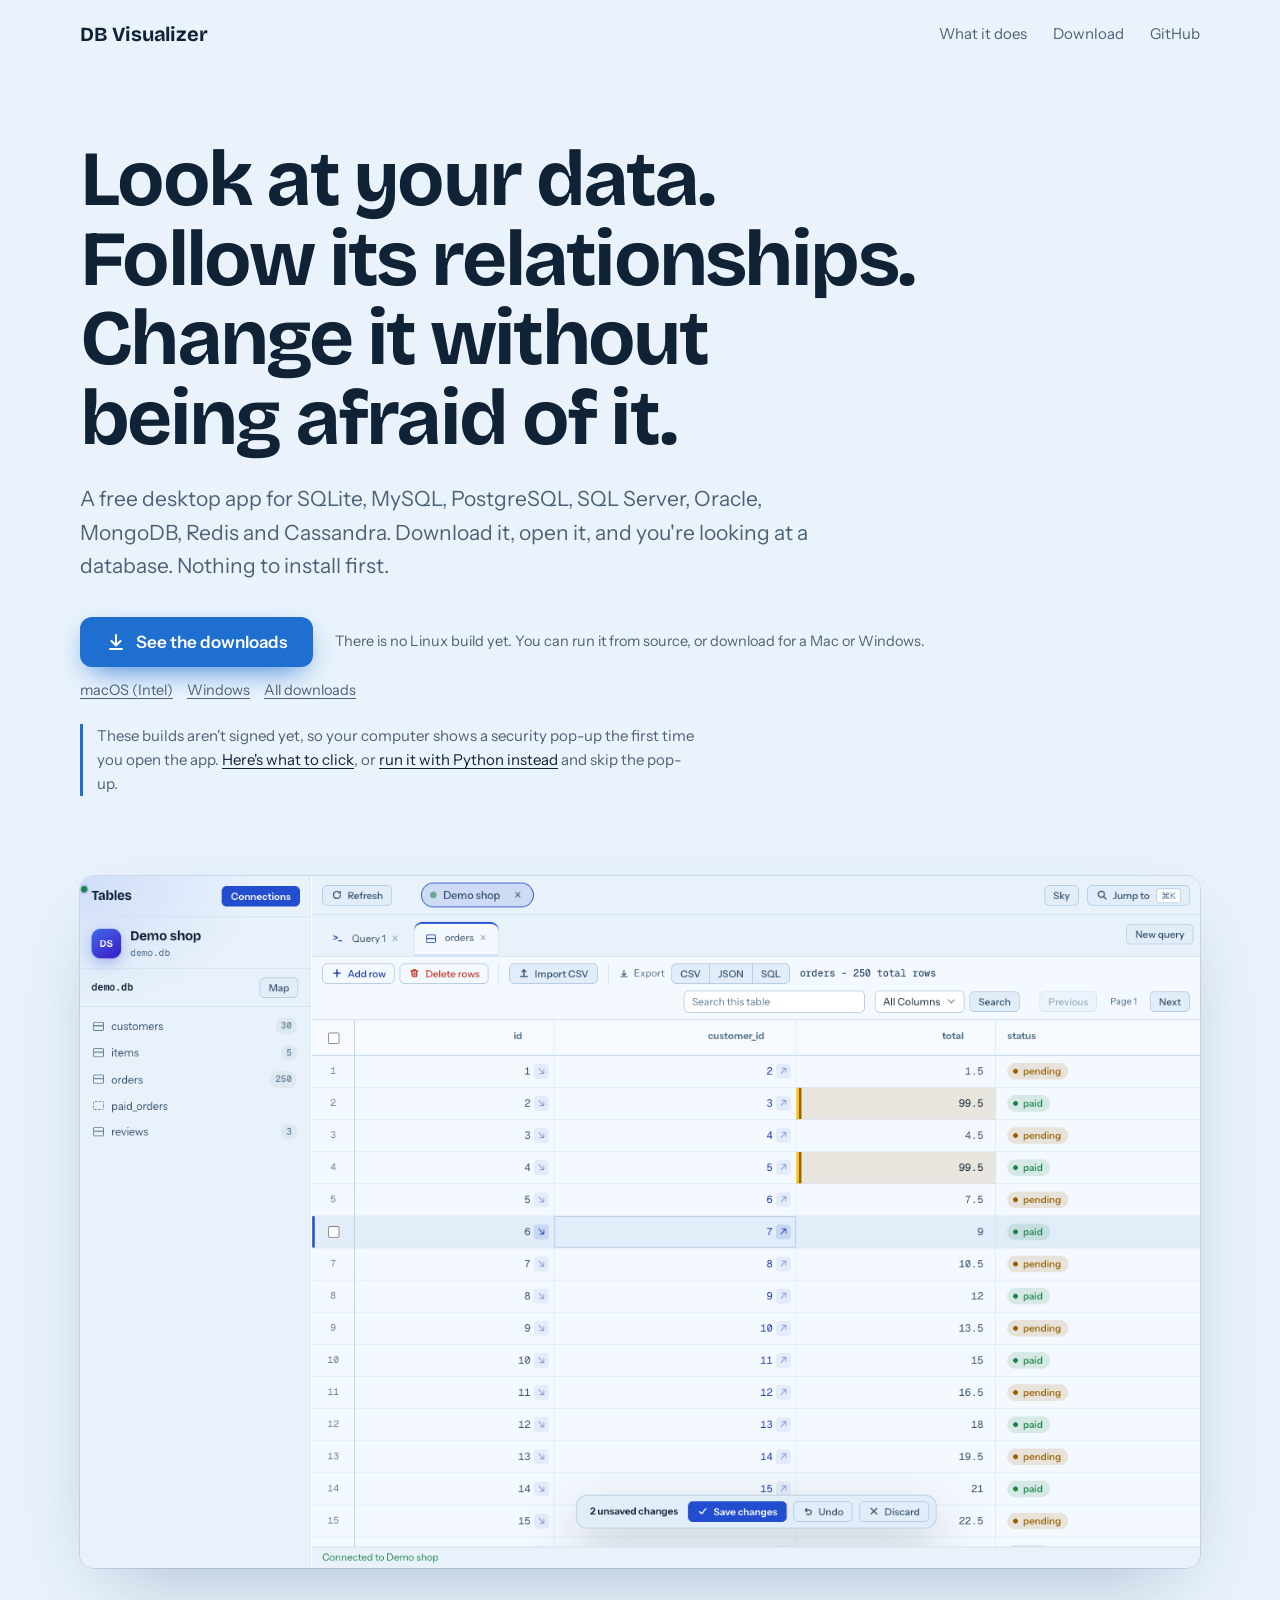
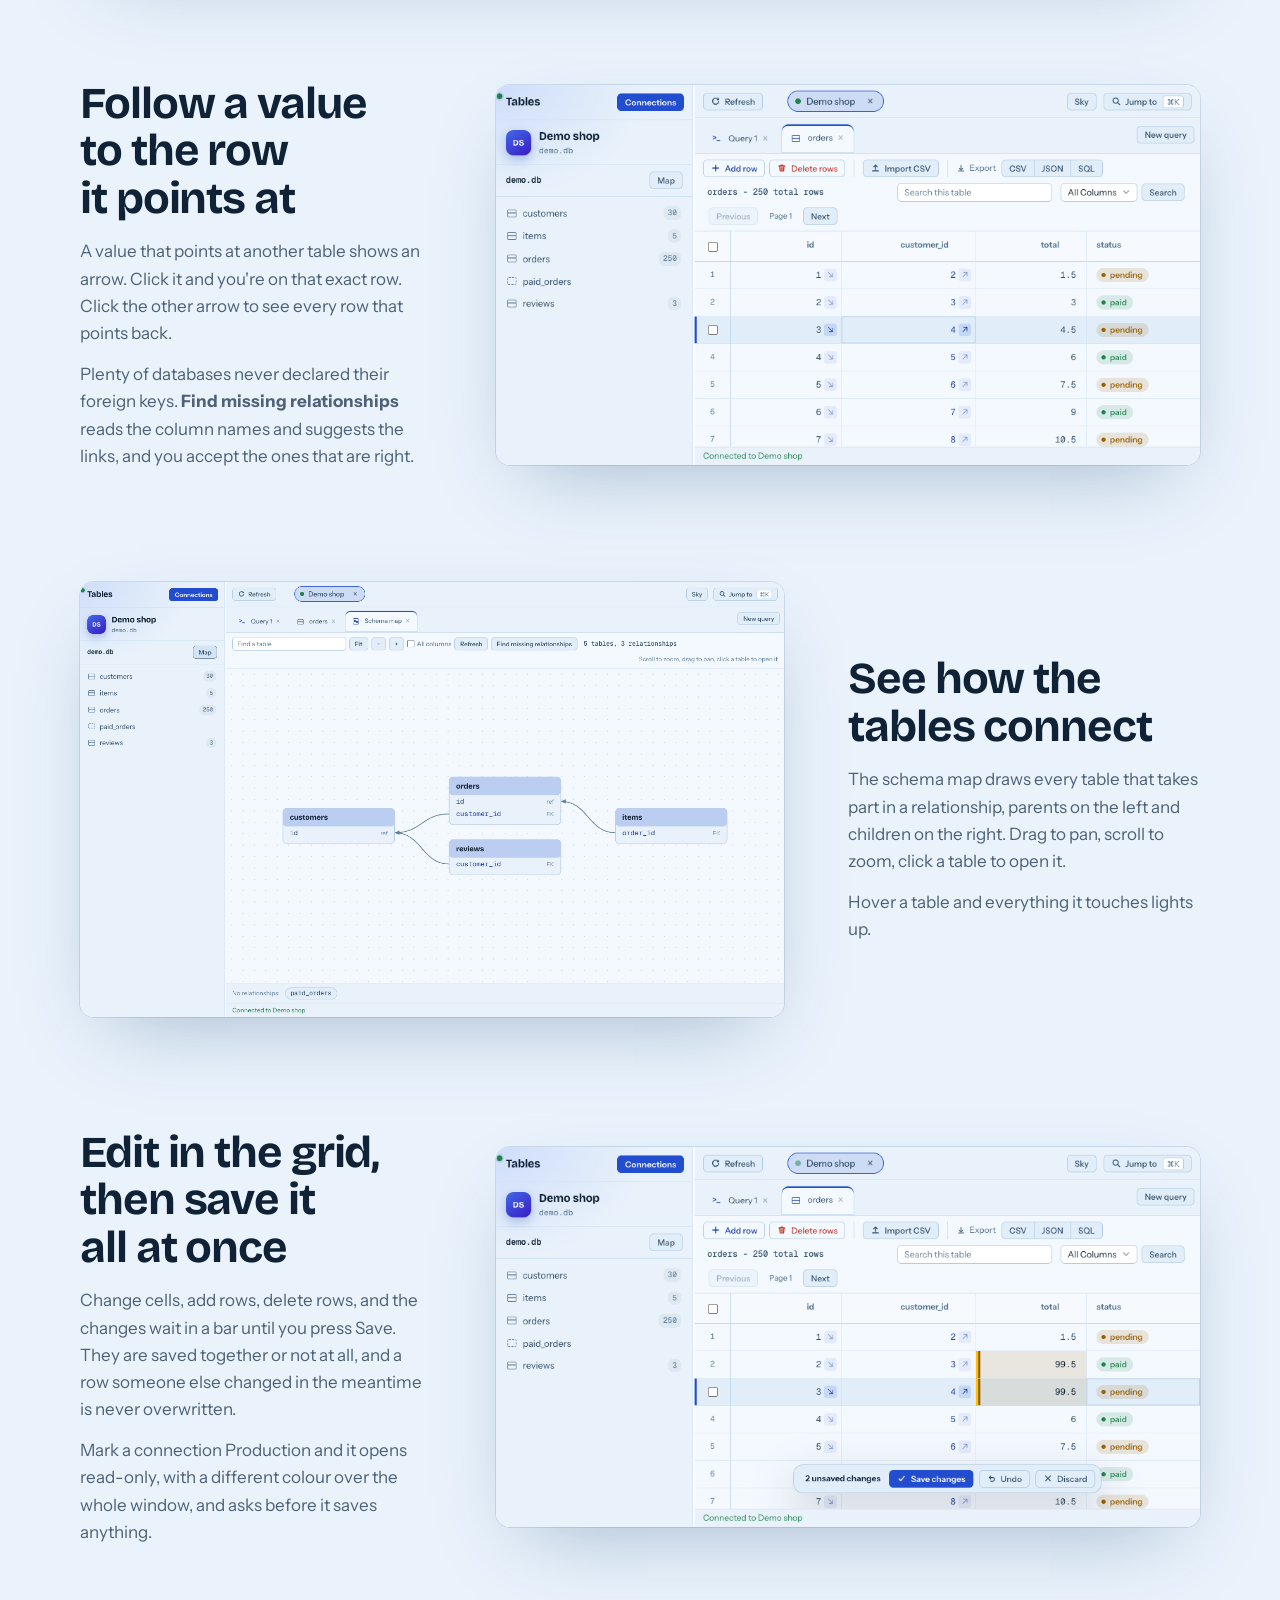
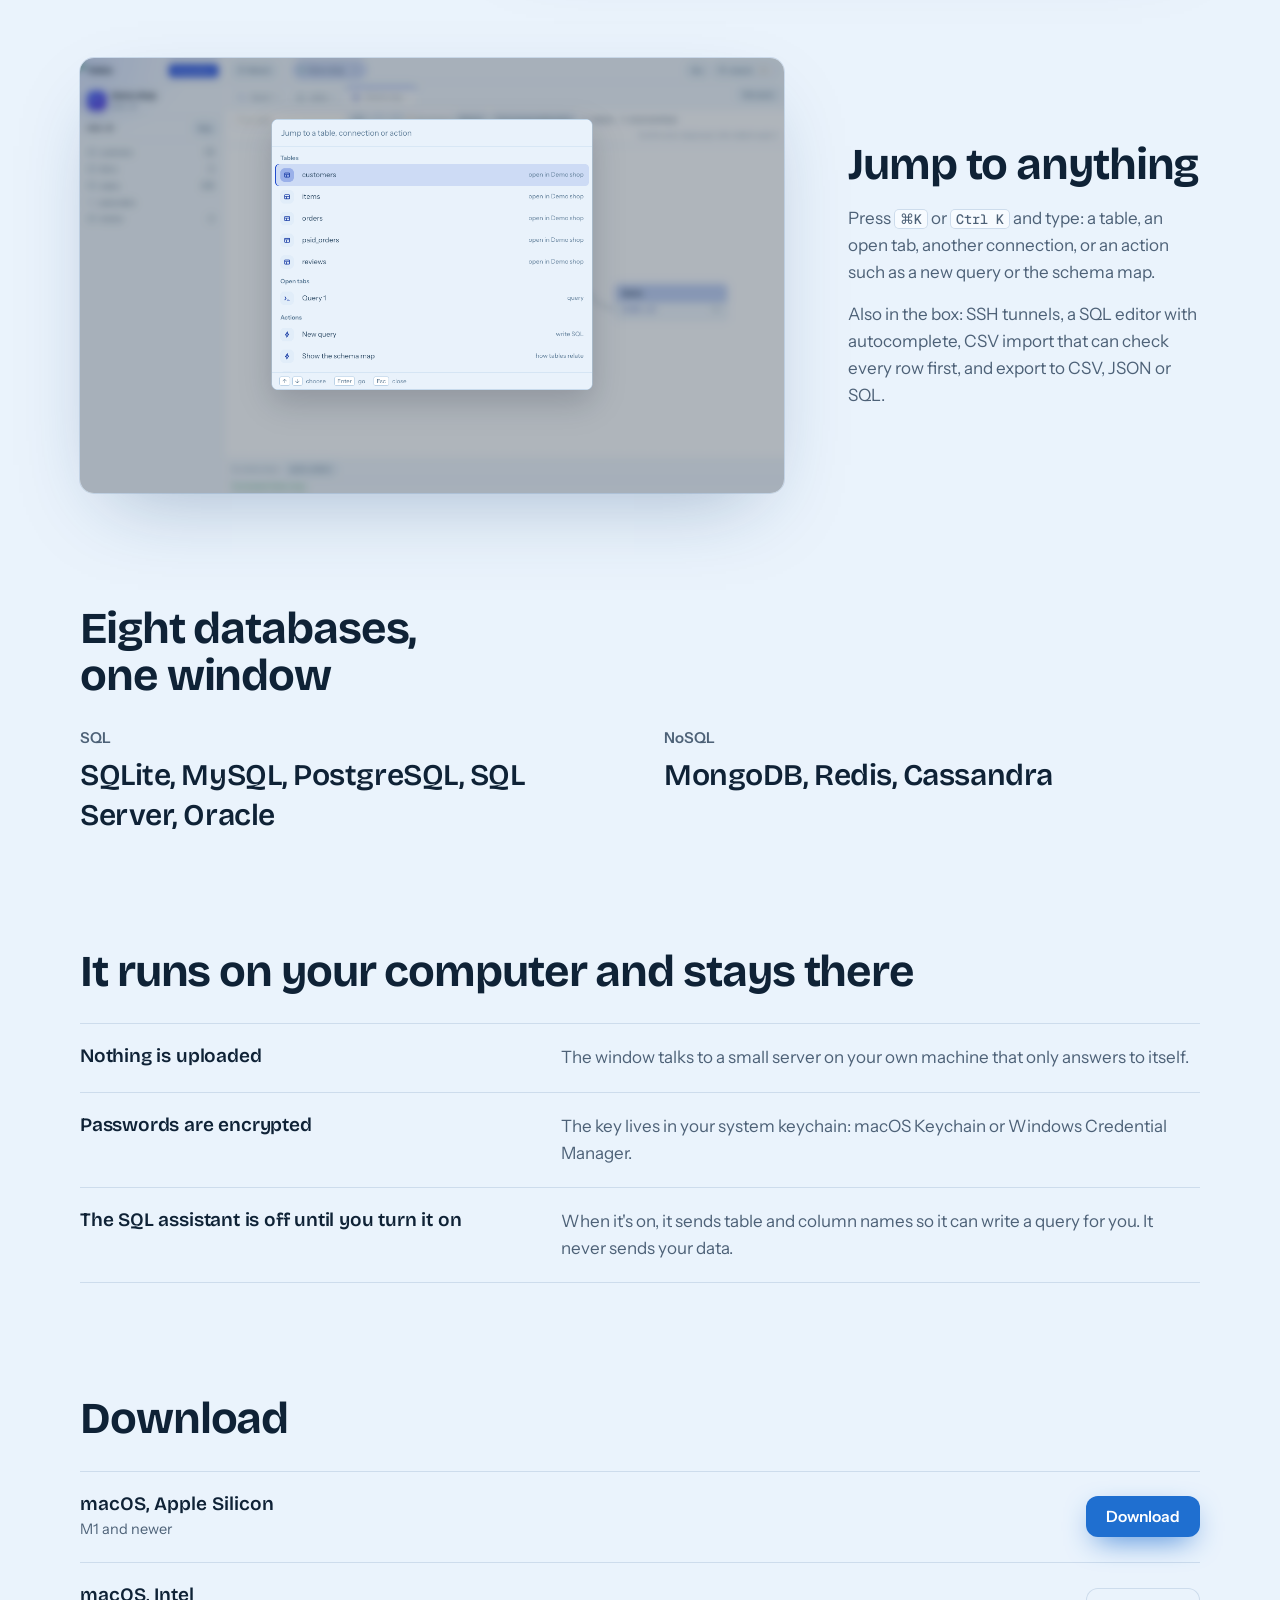
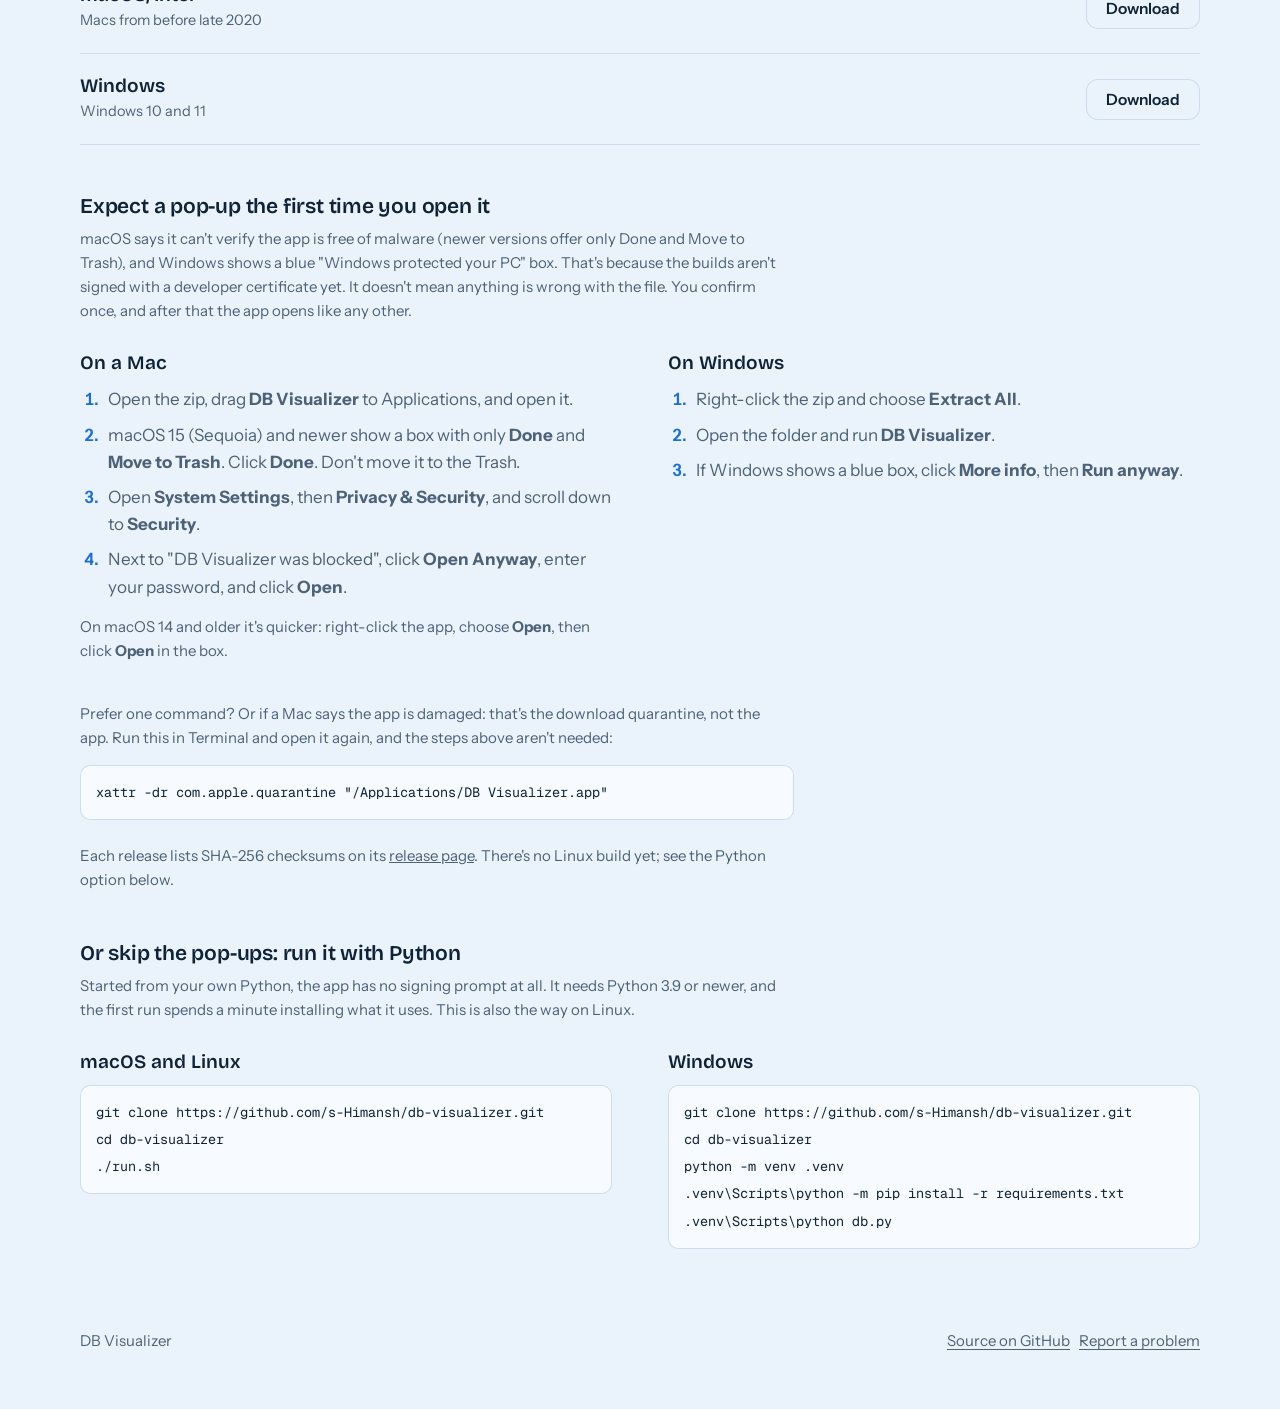
==== site/index.html @ 824e9e9a "First launch on macOS 15 and newer: the dialog has no Open button, so say to use Open Anyway On Sequ" ====
<!doctype html>
<html lang="en">
<head>
<meta charset="utf-8">
<meta name="viewport" content="width=device-width, initial-scale=1">
<title>DB Visualizer: browse and edit your databases</title>
<meta name="description" content="A free desktop app for SQLite, MySQL, PostgreSQL, SQL Server, Oracle, MongoDB, Redis and Cassandra. Follow the links between tables and change data without being afraid of it. Download and open, nothing to install.">
<meta name="color-scheme" content="light dark">
<meta property="og:title" content="DB Visualizer">
<meta property="og:description" content="Look at your data, follow its relationships, and change it without being afraid of it.">
<meta property="og:image" content="img/grid-sky.png">
<link rel="icon" href="data:image/svg+xml,%3Csvg xmlns='http://www.w3.org/2000/svg' viewBox='0 0 32 32'%3E%3Crect width='32' height='32' rx='8' fill='%231f6fd0'/%3E%3Cpath d='M8 11h16M8 16h16M8 21h16' stroke='white' stroke-width='2.4' stroke-linecap='round'/%3E%3C/svg%3E">
<link rel="stylesheet" href="fonts.css">
<link rel="stylesheet" href="style.css">
<link rel="preload" href="fonts/bricolage-grotesque-latin.woff2" as="font" type="font/woff2" crossorigin>
</head>
<body>

<div class="wrap">
  <header class="bar">
    <a class="brand" href="#">DB Visualizer</a>
    <nav aria-label="Page">
      <a href="#features">What it does</a>
      <a href="#download">Download</a>
      <a href="https://github.com/s-Himansh/db-visualizer">GitHub</a>
    </nav>
  </header>

  <main>
  <div class="hero">
    <h1>Look at your data. Follow its relationships. Change it without being afraid of it.</h1>
    <p class="lede">A free desktop app for SQLite, MySQL, PostgreSQL, SQL Server, Oracle, MongoDB, Redis and Cassandra. Download it, open it, and you're looking at a database. Nothing to install first.</p>

    <div class="get" id="get">
      <a class="btn" id="get-btn" data-dl="mac-arm" href="https://github.com/s-Himansh/db-visualizer/releases/latest/download/DB-Visualizer-macOS-AppleSilicon.zip">
        <svg viewBox="0 0 20 20" fill="none" stroke="currentColor" stroke-width="2" stroke-linecap="round" stroke-linejoin="round" aria-hidden="true"><path d="M10 3v10M5.5 9 10 13.5 14.5 9M4 17h12"/></svg>
        <span id="get-label">Download for macOS</span>
      </a>
      <span class="get-note" id="get-note">Free. Your data never leaves your computer.</span>
    </div>
    <p class="other" id="other">
      <a href="#download">macOS (Intel)</a><a href="#download">Windows</a><a href="#download">All downloads</a>
    </p>
    <p class="heads-up">These builds aren't signed yet, so your computer shows a security pop-up the first time you open the app. <a href="#first-launch">Here's what to click</a>, or <a href="#source">run it with Python instead</a> and skip the pop-up.</p>

    <picture class="shot">
      <source srcset="img/grid-obsidian.png" media="(prefers-color-scheme: dark)">
      <img src="img/grid-sky.png" width="1360" height="840" alt="The orders table in DB Visualizer: paid and pending shown as coloured labels, links to related rows, and a bar at the bottom saying two unsaved changes with Save, Undo and Discard.">
    </picture>
  </div>

  <section id="features" aria-labelledby="f1">
    <div class="row">
      <div class="text">
        <h2 id="f1">Follow a value to the row it points at</h2>
        <p>A value that points at another table shows an arrow. Click it and you're on that exact row. Click the other arrow to see every row that points back.</p>
        <p>Plenty of databases never declared their foreign keys. <b>Find missing relationships</b> reads the column names and suggests the links, and you accept the ones that are right.</p>
      </div>
      <picture class="shot">
        <source srcset="img/links-obsidian.png" media="(prefers-color-scheme: dark)">
        <img src="img/links-sky.png" width="1000" height="540" loading="lazy" alt="The orders table with arrows beside each customer_id that open the customer they point at.">
      </picture>
    </div>
  </section>

  <section aria-labelledby="f2">
    <div class="row flip">
      <div class="text">
        <h2 id="f2">See how the tables connect</h2>
        <p>The schema map draws every table that takes part in a relationship, parents on the left and children on the right. Drag to pan, scroll to zoom, click a table to open it.</p>
        <p>Hover a table and everything it touches lights up.</p>
      </div>
      <picture class="shot">
        <source srcset="img/map-obsidian.png" media="(prefers-color-scheme: dark)">
        <img src="img/map-sky.png" width="1360" height="840" loading="lazy" alt="The schema map: customers, orders, reviews and items joined by arrows.">
      </picture>
    </div>
  </section>

  <section aria-labelledby="f3">
    <div class="row">
      <div class="text">
        <h2 id="f3">Edit in the grid, then save it all at once</h2>
        <p>Change cells, add rows, delete rows, and the changes wait in a bar until you press Save. They are saved together or not at all, and a row someone else changed in the meantime is never overwritten.</p>
        <p>Mark a connection Production and it opens read-only, with a different colour over the whole window, and asks before it saves anything.</p>
      </div>
      <picture class="shot">
        <source srcset="img/save-obsidian.png" media="(prefers-color-scheme: dark)">
        <img src="img/save-sky.png" width="1000" height="540" loading="lazy" alt="Two edited cells highlighted, and a bar reading 2 unsaved changes with Save changes, Undo and Discard.">
      </picture>
    </div>
  </section>

  <section aria-labelledby="f4">
    <div class="row flip">
      <div class="text">
        <h2 id="f4">Jump to anything</h2>
        <p>Press <kbd>⌘K</kbd> or <kbd>Ctrl K</kbd> and type: a table, an open tab, another connection, or an action such as a new query or the schema map.</p>
        <p>Also in the box: SSH tunnels, a SQL editor with autocomplete, CSV import that can check every row first, and export to CSV, JSON or SQL.</p>
      </div>
      <picture class="shot">
        <source srcset="img/palette-obsidian.png" media="(prefers-color-scheme: dark)">
        <img src="img/palette-sky.png" width="1360" height="840" loading="lazy" alt="The jump menu listing tables, open tabs and actions.">
      </picture>
    </div>
  </section>

  <section class="dbs" aria-labelledby="dbs">
    <h2 id="dbs">Eight databases, one window</h2>
    <div class="dbgroups">
      <div><h3>SQL</h3><p>SQLite, MySQL, PostgreSQL, SQL Server, Oracle</p></div>
      <div><h3>NoSQL</h3><p>MongoDB, Redis, Cassandra</p></div>
    </div>
  </section>

  <section class="trust" aria-labelledby="trust">
    <h2 id="trust">It runs on your computer and stays there</h2>
    <ul>
      <li><strong>Nothing is uploaded</strong><span>The window talks to a small server on your own machine that only answers to itself.</span></li>
      <li><strong>Passwords are encrypted</strong><span>The key lives in your system keychain: macOS Keychain or Windows Credential Manager.</span></li>
      <li><strong>The SQL assistant is off until you turn it on</strong><span>When it's on, it sends table and column names so it can write a query for you. It never sends your data.</span></li>
    </ul>
  </section>

  <section id="download" aria-labelledby="dl">
    <h2 id="dl">Download</h2>
    <div class="all">
      <div class="item"><div><b>macOS, Apple Silicon</b><small>M1 and newer <span data-size="mac-arm"></span></small></div><a class="btn" data-dl="mac-arm" href="https://github.com/s-Himansh/db-visualizer/releases/latest/download/DB-Visualizer-macOS-AppleSilicon.zip">Download</a></div>
      <div class="item"><div><b>macOS, Intel</b><small>Macs from before late 2020 <span data-size="mac-intel"></span></small></div><a class="btn quiet" data-dl="mac-intel" href="https://github.com/s-Himansh/db-visualizer/releases/latest/download/DB-Visualizer-macOS-Intel.zip">Download</a></div>
      <div class="item"><div><b>Windows</b><small>Windows 10 and 11 <span data-size="win"></span></small></div><a class="btn quiet" data-dl="win" href="https://github.com/s-Himansh/db-visualizer/releases/latest/download/DB-Visualizer-Windows.zip">Download</a></div>
    </div>

    <h3 class="sub" id="first-launch">Expect a pop-up the first time you open it</h3>
    <p class="fine">macOS says it can't verify the app is free of malware (newer versions offer only Done and Move to Trash), and Windows shows a blue "Windows protected your PC" box. That's because the builds aren't signed with a developer certificate yet. It doesn't mean anything is wrong with the file. You confirm once, and after that the app opens like any other.</p>
    <div class="launch">
      <div>
        <h3>On a Mac</h3>
        <ol>
          <li>Open the zip, drag <b>DB Visualizer</b> to Applications, and open it.</li>
          <li>macOS 15 (Sequoia) and newer show a box with only <b>Done</b> and <b>Move to Trash</b>. Click <b>Done</b>. Don't move it to the Trash.</li>
          <li>Open <b>System Settings</b>, then <b>Privacy &amp; Security</b>, and scroll down to <b>Security</b>.</li>
          <li>Next to "DB Visualizer was blocked", click <b>Open Anyway</b>, enter your password, and click <b>Open</b>.</li>
        </ol>
        <p class="fine" style="margin-top: 14px">On macOS 14 and older it's quicker: right-click the app, choose <b>Open</b>, then click <b>Open</b> in the box.</p>
      </div>
      <div>
        <h3>On Windows</h3>
        <ol>
          <li>Right-click the zip and choose <b>Extract All</b>.</li>
          <li>Open the folder and run <b>DB Visualizer</b>.</li>
          <li>If Windows shows a blue box, click <b>More info</b>, then <b>Run anyway</b>.</li>
        </ol>
      </div>
    </div>
    <p class="fine">Prefer one command? Or if a Mac says the app is damaged: that's the download quarantine, not the app. Run this in Terminal and open it again, and the steps above aren't needed:</p>
    <pre class="narrow"><code>xattr -dr com.apple.quarantine "/Applications/DB Visualizer.app"</code></pre>
    <p class="fine">Each release lists SHA-256 checksums on its <a href="https://github.com/s-Himansh/db-visualizer/releases/latest">release page</a>. There's no Linux build yet; see the Python option below.</p>

    <h3 class="sub" id="source">Or skip the pop-ups: run it with Python</h3>
    <p class="fine">Started from your own Python, the app has no signing prompt at all. It needs Python 3.9 or newer, and the first run spends a minute installing what it uses. This is also the way on Linux.</p>
    <div class="launch">
      <div>
        <h3>macOS and Linux</h3>
        <pre><code>git clone https://github.com/s-Himansh/db-visualizer.git
cd db-visualizer
./run.sh</code></pre>
      </div>
      <div>
        <h3>Windows</h3>
        <pre><code>git clone https://github.com/s-Himansh/db-visualizer.git
cd db-visualizer
python -m venv .venv
.venv\Scripts\python -m pip install -r requirements.txt
.venv\Scripts\python db.py</code></pre>
      </div>
    </div>
  </section>
  </main>

  <footer>
    <span>DB Visualizer <span id="version"></span></span>
    <span><a href="https://github.com/s-Himansh/db-visualizer">Source on GitHub</a> &nbsp; <a href="https://github.com/s-Himansh/db-visualizer/issues">Report a problem</a></span>
  </footer>
</div>

<script src="app.js"></script>
</body>
</html>
---- site/fonts.css ----
/* The same three typefaces as the app (SIL Open Font License, see fonts/), served from this site: nothing comes from the internet. */

/* Instrument Sans: the interface */
@font-face { font-family: 'Instrument Sans'; font-style: normal; font-weight: 400 700; font-display: swap;
  src: url('fonts/instrument-sans-latin-ext.woff2') format('woff2');
  unicode-range: U+0100-02BA, U+02BD-02C5, U+02C7-02CC, U+02CE-02D7, U+02DD-02FF, U+0304, U+0308, U+0329, U+1D00-1DBF, U+1E00-1E9F, U+1EF2-1EFF, U+2020, U+20A0-20AB, U+20AD-20C0, U+2113, U+2C60-2C7F, U+A720-A7FF; }
@font-face { font-family: 'Instrument Sans'; font-style: normal; font-weight: 400 700; font-display: swap;
  src: url('fonts/instrument-sans-latin.woff2') format('woff2');
  unicode-range: U+0000-00FF, U+0131, U+0152-0153, U+02BB-02BC, U+02C6, U+02DA, U+02DC, U+0304, U+0308, U+0329, U+2000-206F, U+20AC, U+2122, U+2191, U+2193, U+2212, U+2215, U+FEFF, U+FFFD; }

/* Bricolage Grotesque: titles and the big headline on the picker screen */
@font-face { font-family: 'Bricolage Grotesque'; font-style: normal; font-weight: 200 800; font-display: swap;
  src: url('fonts/bricolage-grotesque-latin-ext.woff2') format('woff2');
  unicode-range: U+0100-02BA, U+02BD-02C5, U+02C7-02CC, U+02CE-02D7, U+02DD-02FF, U+0304, U+0308, U+0329, U+1D00-1DBF, U+1E00-1E9F, U+1EF2-1EFF, U+2020, U+20A0-20AB, U+20AD-20C0, U+2113, U+2C60-2C7F, U+A720-A7FF; }
@font-face { font-family: 'Bricolage Grotesque'; font-style: normal; font-weight: 200 800; font-display: swap;
  src: url('fonts/bricolage-grotesque-latin.woff2') format('woff2');
  unicode-range: U+0000-00FF, U+0131, U+0152-0153, U+02BB-02BC, U+02C6, U+02DA, U+02DC, U+0304, U+0308, U+0329, U+2000-206F, U+20AC, U+2122, U+2191, U+2193, U+2212, U+2215, U+FEFF, U+FFFD; }

/* Geist Mono: data, numbers, SQL and addresses */
@font-face { font-family: 'Geist Mono'; font-style: normal; font-weight: 100 900; font-display: swap;
  src: url('fonts/geist-mono-latin-ext.woff2') format('woff2');
  unicode-range: U+0100-02BA, U+02BD-02C5, U+02C7-02CC, U+02CE-02D7, U+02DD-02FF, U+0304, U+0308, U+0329, U+1D00-1DBF, U+1E00-1E9F, U+1EF2-1EFF, U+2020, U+20A0-20AB, U+20AD-20C0, U+2113, U+2C60-2C7F, U+A720-A7FF; }
@font-face { font-family: 'Geist Mono'; font-style: normal; font-weight: 100 900; font-display: swap;
  src: url('fonts/geist-mono-latin.woff2') format('woff2');
  unicode-range: U+0000-00FF, U+0131, U+0152-0153, U+02BB-02BC, U+02C6, U+02DA, U+02DC, U+0304, U+0308, U+0329, U+2000-206F, U+20AC, U+2122, U+2191, U+2193, U+2212, U+2215, U+FEFF, U+FFFD; }
---- site/style.css ----
/* The page wears the app's own two looks: Sky when your system is light, Obsidian when it is dark. */
:root {
  --bg: #eaf3fc; --surface: #f7fbff; --ink: #0f2236; --muted: #4d6177; --faint: #7a8da1;
  --line: #cddcec; --accent: #1f6fd0; --accent-ink: #ffffff; --accent-wash: #dbe9fa; --shadow: 0 30px 80px -30px rgba(20, 60, 110, .35);
  --display: 'Bricolage Grotesque', 'Instrument Sans', system-ui, sans-serif;
  --body: 'Instrument Sans', system-ui, -apple-system, 'Segoe UI', sans-serif;
  --mono: 'Geist Mono', ui-monospace, 'SF Mono', Menlo, Consolas, monospace;
  --gutter: clamp(16px, 4vw, 40px);
}
@media (prefers-color-scheme: dark) {
  :root { --bg: #0b0b0d; --surface: #141418; --ink: #ece9f7; --muted: #a29fb6; --faint: #77748a;
    --line: #26262e; --accent: #8b7cf6; --accent-ink: #0b0b0d; --accent-wash: #1d1a33; --shadow: 0 30px 80px -30px rgba(0, 0, 0, .8); }
}
* { box-sizing: border-box; }
html { scroll-behavior: smooth; }
body { margin: 0; background: var(--bg); color: var(--ink); font: 400 17px/1.6 var(--body); -webkit-font-smoothing: antialiased; }
img { display: block; max-width: 100%; height: auto; }
a { color: inherit; }
:focus-visible { outline: 2px solid var(--accent); outline-offset: 3px; border-radius: 4px; }
.wrap { width: min(1120px, 100% - 2 * var(--gutter)); margin-inline: auto; }

/* top bar */
.bar { display: flex; align-items: center; justify-content: space-between; padding-block: 22px; }
.brand { white-space: nowrap; font: 700 20px var(--display); letter-spacing: -.01em; text-decoration: none; }
.bar nav { display: flex; gap: 26px; font-size: 15px; color: var(--muted); }
.bar nav a { text-decoration: none; }
.bar nav a:hover { color: var(--ink); }

/* hero */
.hero { padding-top: clamp(28px, 6vw, 72px); }
h1 { font: 700 clamp(38px, 6.4vw, 78px)/1.02 var(--display); letter-spacing: -.035em; margin: 0; max-width: 17ch; text-wrap: balance; }
.lede { font-size: clamp(18px, 2vw, 21px); color: var(--muted); max-width: 52ch; margin: 24px 0 0; }
.get { margin-top: 34px; display: flex; flex-wrap: wrap; align-items: center; gap: 14px 22px; }
.btn { display: inline-flex; align-items: center; gap: 10px; background: var(--accent); color: var(--accent-ink); font: 600 17px var(--body);
  padding: 15px 26px; border-radius: 12px; text-decoration: none; box-shadow: 0 10px 30px -10px var(--accent); transition: transform .15s, box-shadow .15s; }
.btn:hover { transform: translateY(-2px); box-shadow: 0 16px 34px -10px var(--accent); }
.btn svg { width: 20px; height: 20px; flex: none; }
.btn.quiet { background: transparent; color: var(--ink); box-shadow: inset 0 0 0 1px var(--line); }
.btn.quiet:hover { box-shadow: inset 0 0 0 1px var(--accent); }
.get-note { font-size: 14.5px; color: var(--muted); }
.get-note a { color: var(--ink); text-underline-offset: 3px; }
.get-note .mono { font-family: var(--mono); font-size: 13px; }
.other { margin-top: 12px; font-size: 14.5px; color: var(--muted); }
.other a { margin-right: 14px; text-underline-offset: 3px; }

/* the product, framed. This is the one big thing on the page. */
picture.shot { display: block; }
.shot { border-radius: 14px; overflow: hidden; background: var(--surface); box-shadow: var(--shadow), 0 0 0 1px var(--line); }
.shot img { width: 100%; }
.hero .shot { margin-top: clamp(40px, 7vw, 80px); animation: rise .9s cubic-bezier(.2, .8, .2, 1) both .15s; }
@keyframes rise { from { opacity: 0; transform: translateY(28px); } }
@media (prefers-reduced-motion: reduce) { .hero .shot { animation: none; } html { scroll-behavior: auto; } .btn { transition: none; } }

/* feature rows: text beside a picture, sides alternate */
section { padding-block: clamp(56px, 9vw, 112px) 0; }
.row { display: grid; grid-template-columns: minmax(0, 4fr) minmax(0, 8fr); gap: clamp(28px, 5vw, 72px); align-items: center; }
.row.flip { grid-template-columns: minmax(0, 8fr) minmax(0, 4fr); }
.row.flip .text { order: 2; }
h2 { font: 700 clamp(28px, 3.6vw, 44px)/1.08 var(--display); letter-spacing: -.025em; margin: 0 0 16px; text-wrap: balance; }
.text p { margin: 0 0 14px; color: var(--muted); max-width: 46ch; }
.text p:last-child { margin-bottom: 0; }
kbd { font: 500 .8em var(--mono); background: var(--surface); box-shadow: inset 0 0 0 1px var(--line); border-radius: 5px; padding: 1px 6px; }

/* databases */
.dbs h2 { max-width: 20ch; }
.dbgroups { display: grid; grid-template-columns: repeat(2, minmax(0, 1fr)); gap: 28px 48px; margin-top: 28px; }
.dbgroups h3 { font: 600 15px var(--body); color: var(--muted); margin: 0 0 8px; }
.dbgroups p { font: 600 clamp(22px, 2.6vw, 30px)/1.35 var(--display); letter-spacing: -.015em; margin: 0; }

/* trust: a plain list, not cards */
.trust ul { list-style: none; padding: 0; margin: 28px 0 0; border-top: 1px solid var(--line); }
.trust li { display: grid; grid-template-columns: minmax(0, 5fr) minmax(0, 7fr); gap: 24px; padding: 20px 0; border-bottom: 1px solid var(--line); }
.trust strong { font: 600 19px var(--display); letter-spacing: -.01em; }
.trust span { color: var(--muted); }

/* first launch: a real sequence, so it is numbered */
.launch { display: grid; grid-template-columns: repeat(2, minmax(0, 1fr)); gap: 28px 56px; margin-top: 28px; }
.launch h3 { font: 600 19px var(--display); margin: 0 0 12px; }
.launch ol { margin: 0; padding: 0 0 0 1.3em; color: var(--muted); }
.launch li { padding-left: 6px; margin-bottom: 8px; }
.launch li::marker { color: var(--accent); font-weight: 600; }
.launch code, .fine code { font: 13px var(--mono); background: var(--surface); box-shadow: inset 0 0 0 1px var(--line); border-radius: 6px; padding: 2px 7px; word-break: break-all; }
.fine { font-size: 15px; color: var(--muted); margin-top: 24px; max-width: 70ch; }

/* the heads-up under the big button, and the sub-headings in the download section */
.heads-up { margin: 22px 0 0; max-width: 62ch; font-size: 15px; color: var(--muted); padding-left: 14px; border-left: 3px solid var(--accent); }
.heads-up a { color: var(--ink); text-underline-offset: 3px; }
h3.sub { font: 600 21px var(--display); letter-spacing: -.01em; margin: 48px 0 0; scroll-margin-top: 20px; }
h3.sub + .fine { margin-top: 8px; }
pre { margin: 0; background: var(--surface); box-shadow: inset 0 0 0 1px var(--line); border-radius: 10px; padding: 14px 16px; overflow-x: auto; }
pre.narrow { max-width: 70ch; margin-top: 12px; }
pre code, .launch pre code { font: 13.5px/1.7 var(--mono); background: none; box-shadow: none; padding: 0; word-break: normal; white-space: pre; }

/* all downloads */
.all { margin-top: 28px; border-top: 1px solid var(--line); }
.all .item { display: flex; flex-wrap: wrap; align-items: center; justify-content: space-between; gap: 12px 24px; padding: 20px 0; border-bottom: 1px solid var(--line); }
.item b { font: 600 19px var(--display); display: block; }
.item small { color: var(--muted); font-size: 14.5px; }
.item .btn { padding: 11px 20px; font-size: 15.5px; }

footer { padding-block: 80px 56px; color: var(--muted); font-size: 15px; display: flex; flex-wrap: wrap; gap: 12px 32px; justify-content: space-between; }
footer a { text-underline-offset: 3px; }

@media (max-width: 560px) { .bar nav a:first-child { display: none; } }
@media (max-width: 860px) {
  .row, .row.flip { grid-template-columns: 1fr; }
  .row.flip .text { order: 0; }
  .trust li, .launch, .dbgroups { grid-template-columns: minmax(0, 1fr); }
  .bar nav { gap: 18px; }
}
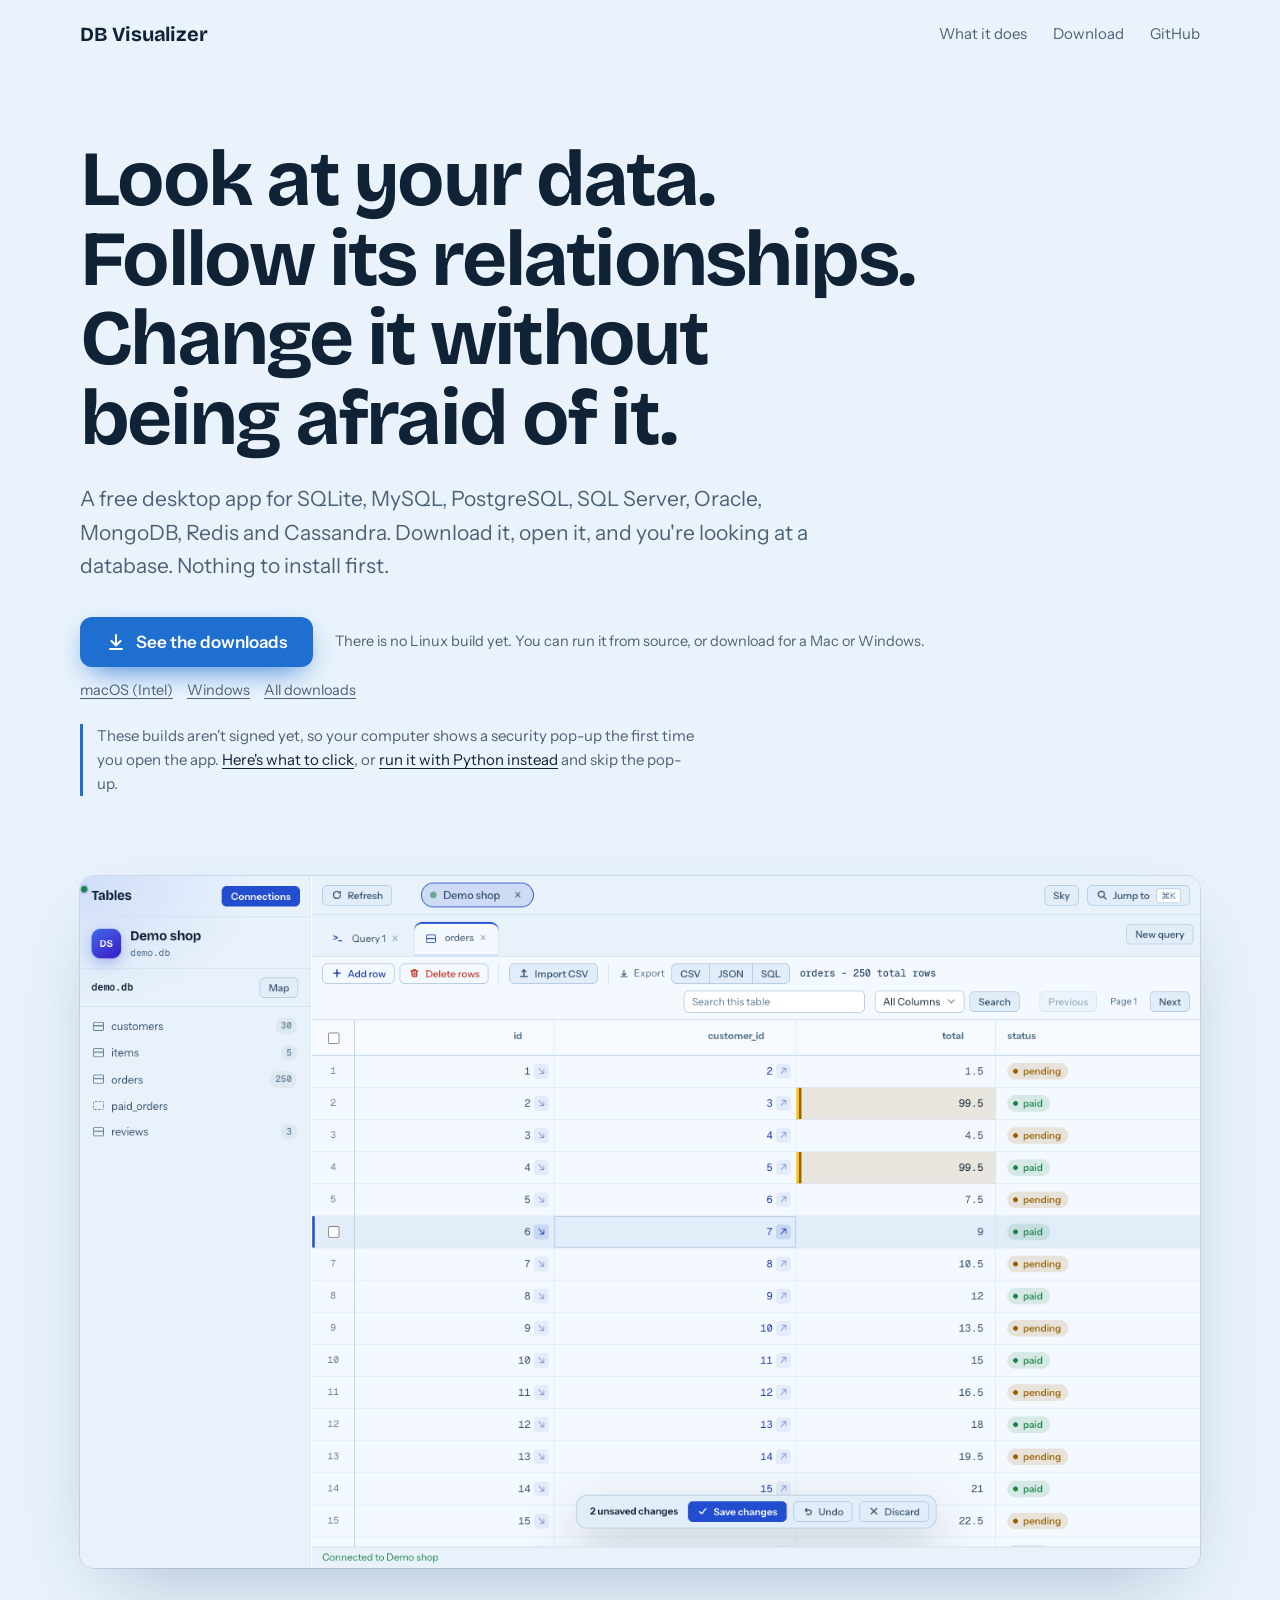
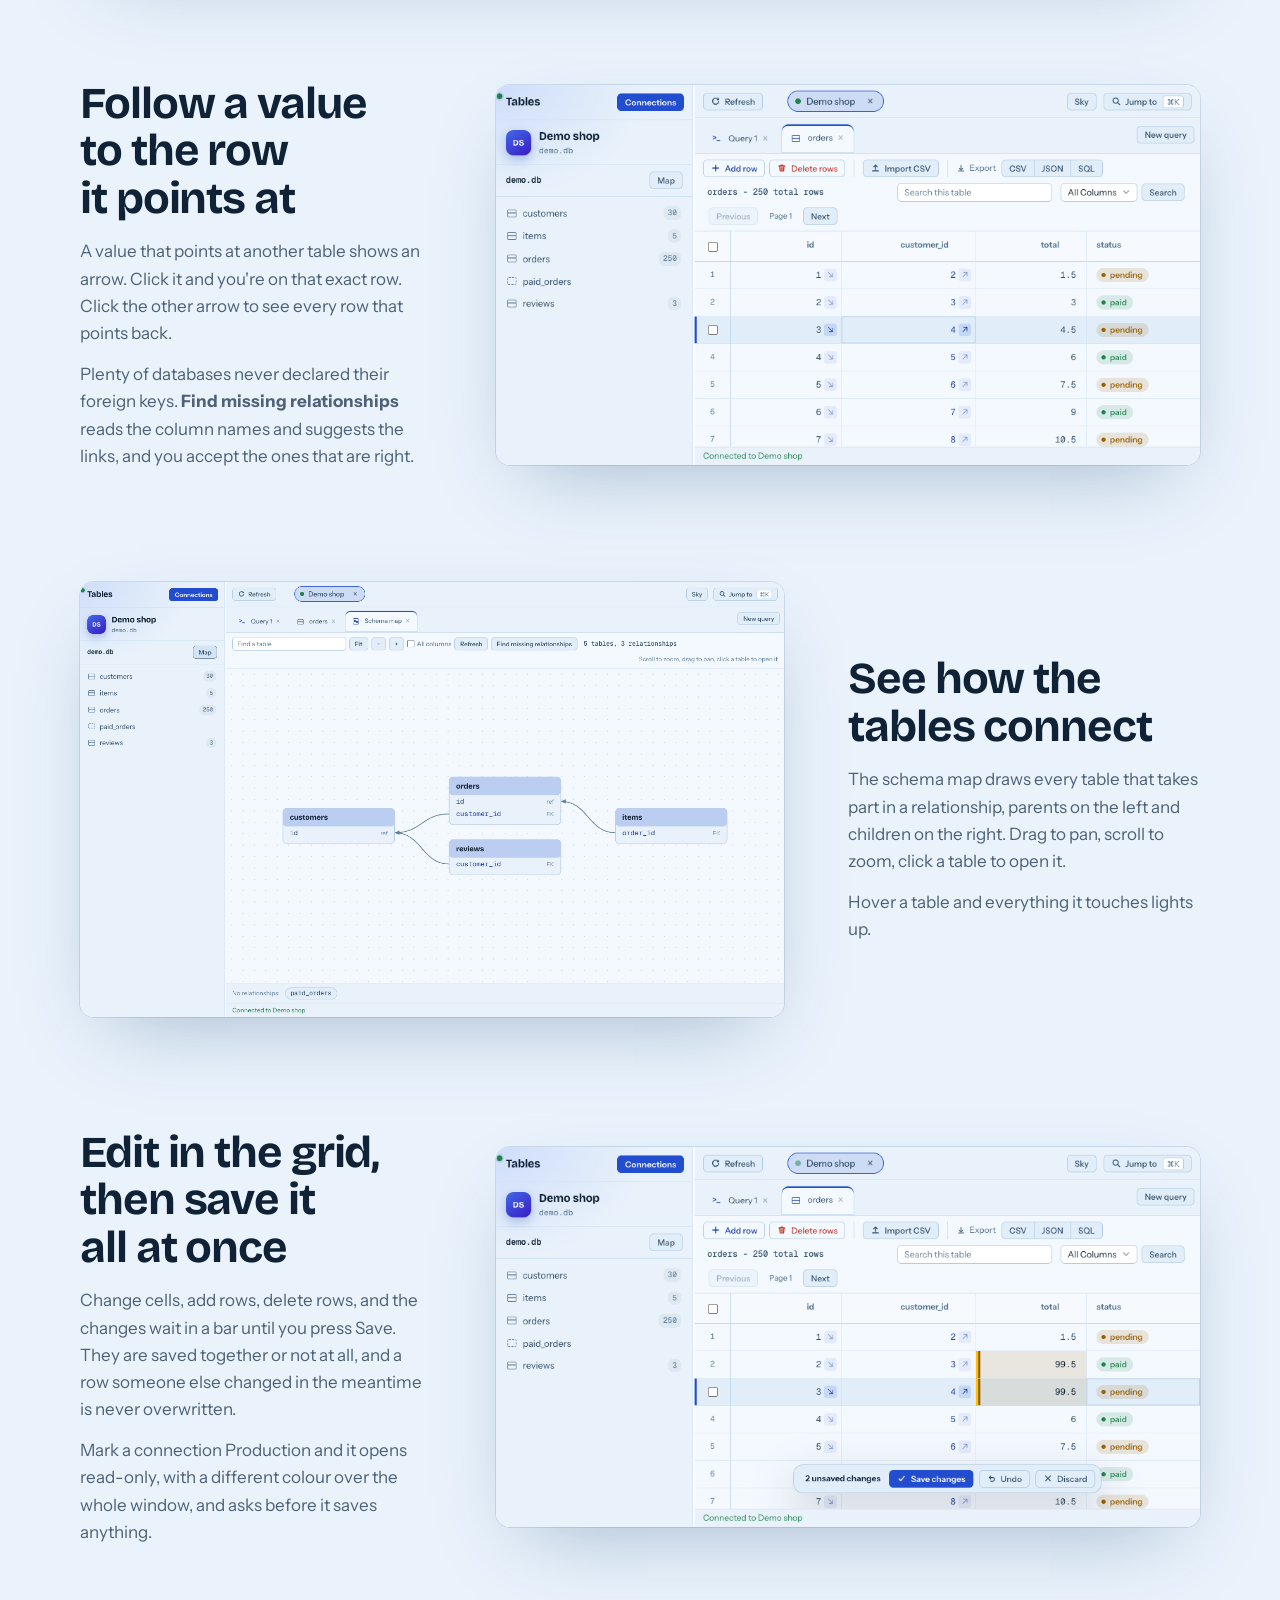
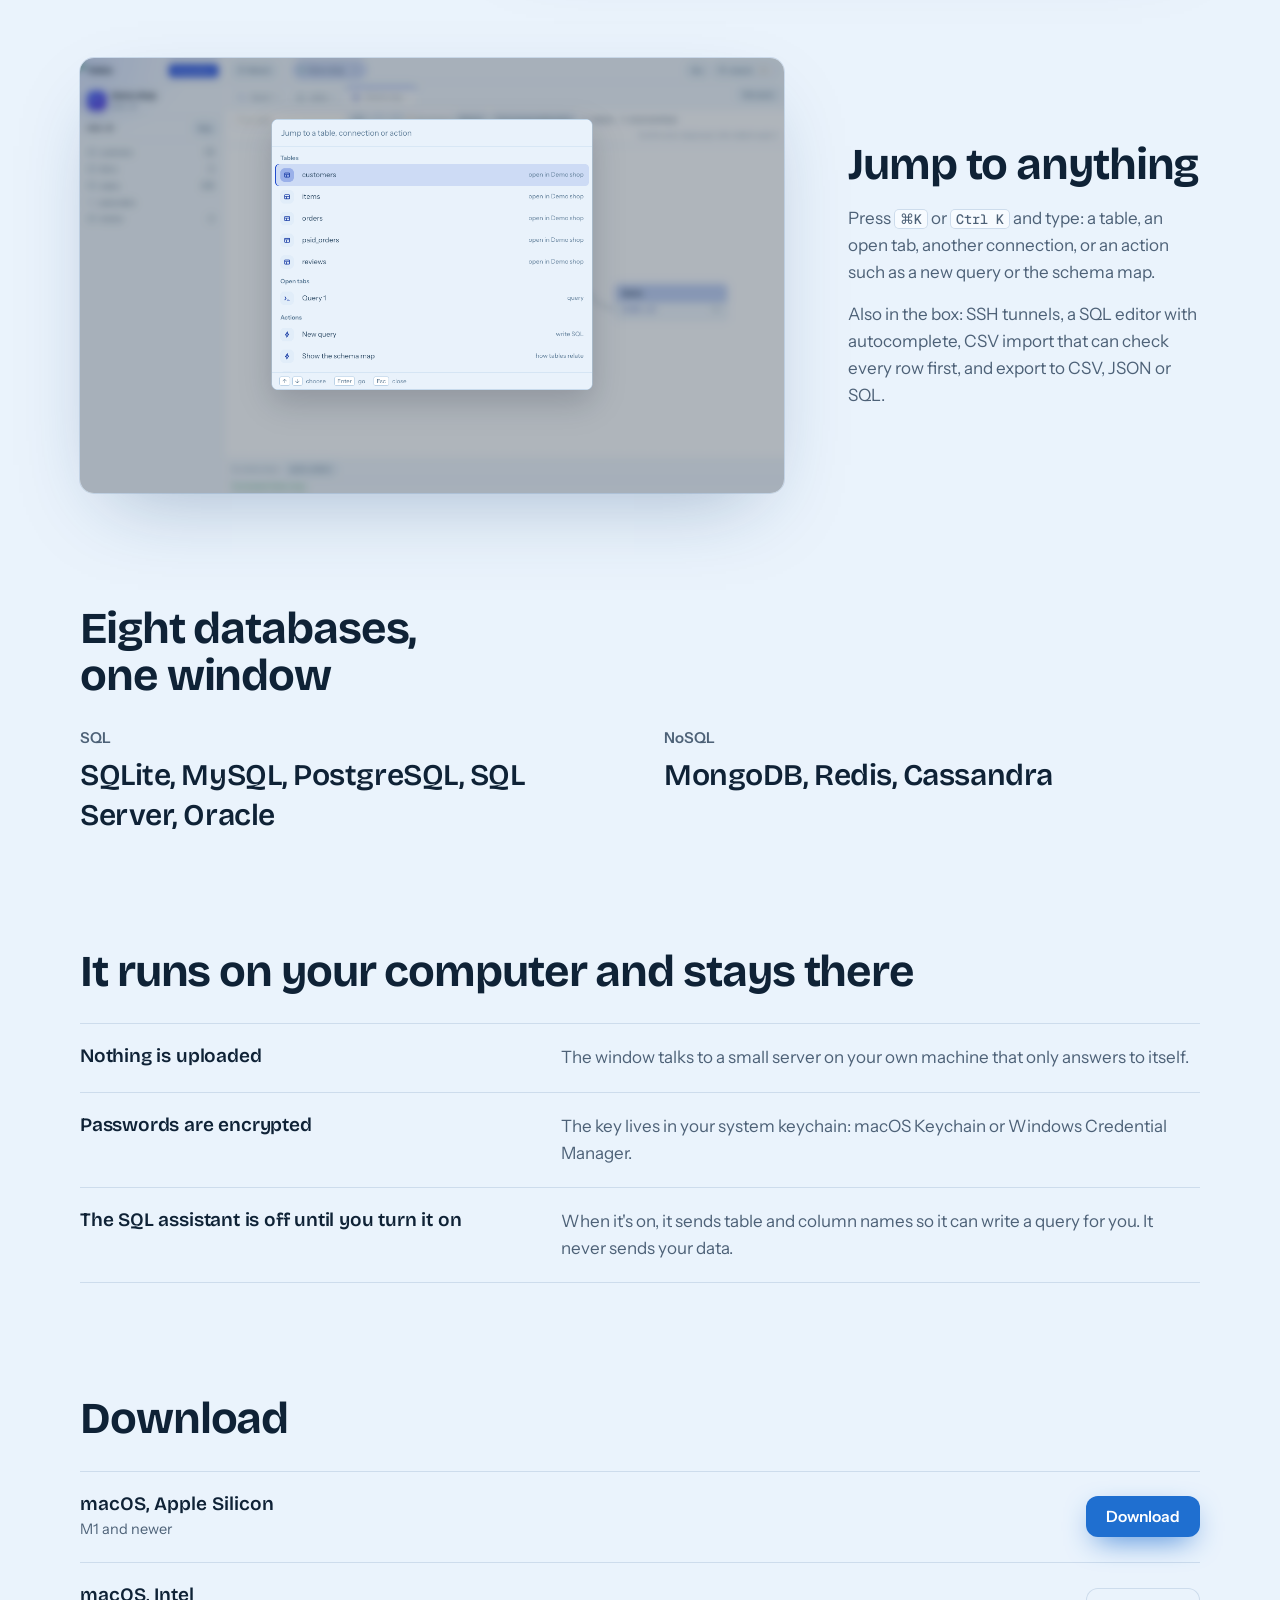
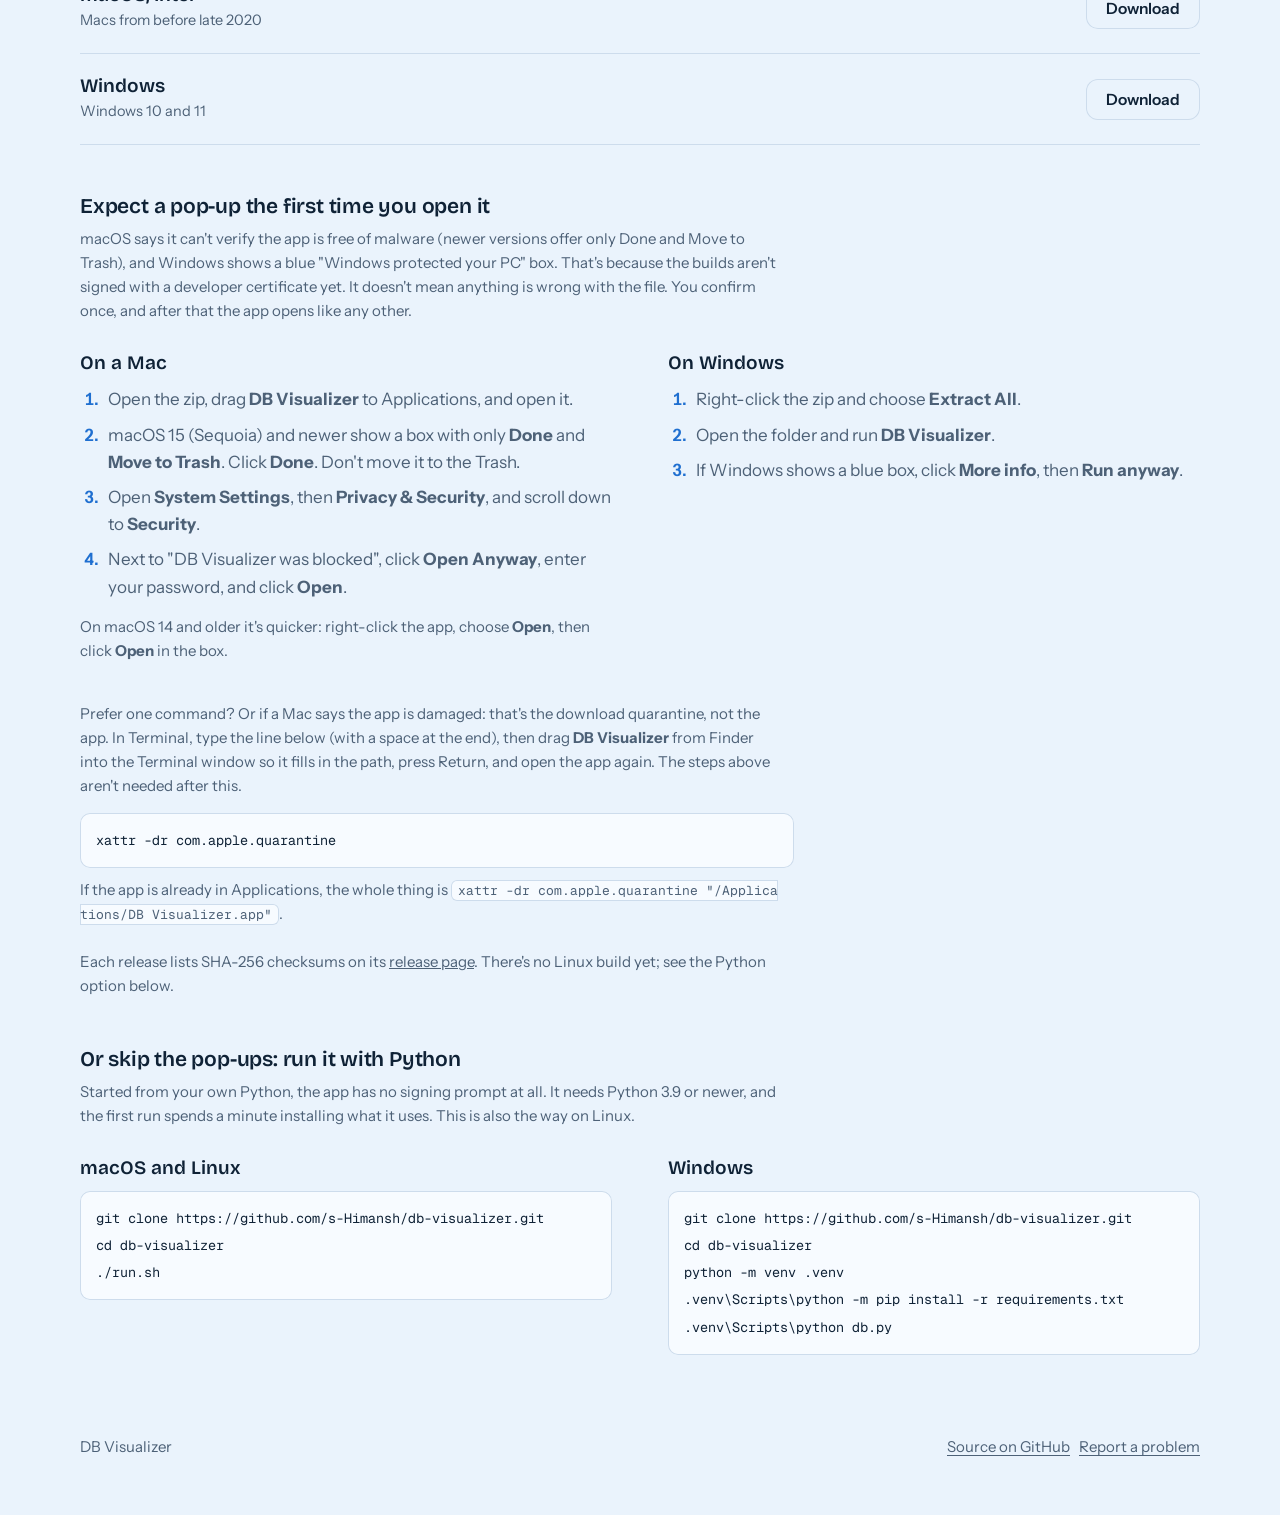
==== commit 2812b0dc: "Page: the quarantine command works wherever the app is (drag it into Terminal)" ====
--- a/site/index.html
+++ b/site/index.html
@@ -152,8 +152,9 @@
         </ol>
       </div>
     </div>
-    <p class="fine">Prefer one command? Or if a Mac says the app is damaged: that's the download quarantine, not the app. Run this in Terminal and open it again, and the steps above aren't needed:</p>
-    <pre class="narrow"><code>xattr -dr com.apple.quarantine "/Applications/DB Visualizer.app"</code></pre>
+    <p class="fine">Prefer one command? Or if a Mac says the app is damaged: that's the download quarantine, not the app. In Terminal, type the line below (with a space at the end), then drag <b>DB Visualizer</b> from Finder into the Terminal window so it fills in the path, press Return, and open the app again. The steps above aren't needed after this.</p>
+    <pre class="narrow"><code>xattr -dr com.apple.quarantine </code></pre>
+    <p class="fine" style="margin-top: 10px">If the app is already in Applications, the whole thing is <code>xattr -dr com.apple.quarantine "/Applications/DB Visualizer.app"</code>.</p>
     <p class="fine">Each release lists SHA-256 checksums on its <a href="https://github.com/s-Himansh/db-visualizer/releases/latest">release page</a>. There's no Linux build yet; see the Python option below.</p>
 
     <h3 class="sub" id="source">Or skip the pop-ups: run it with Python</h3>
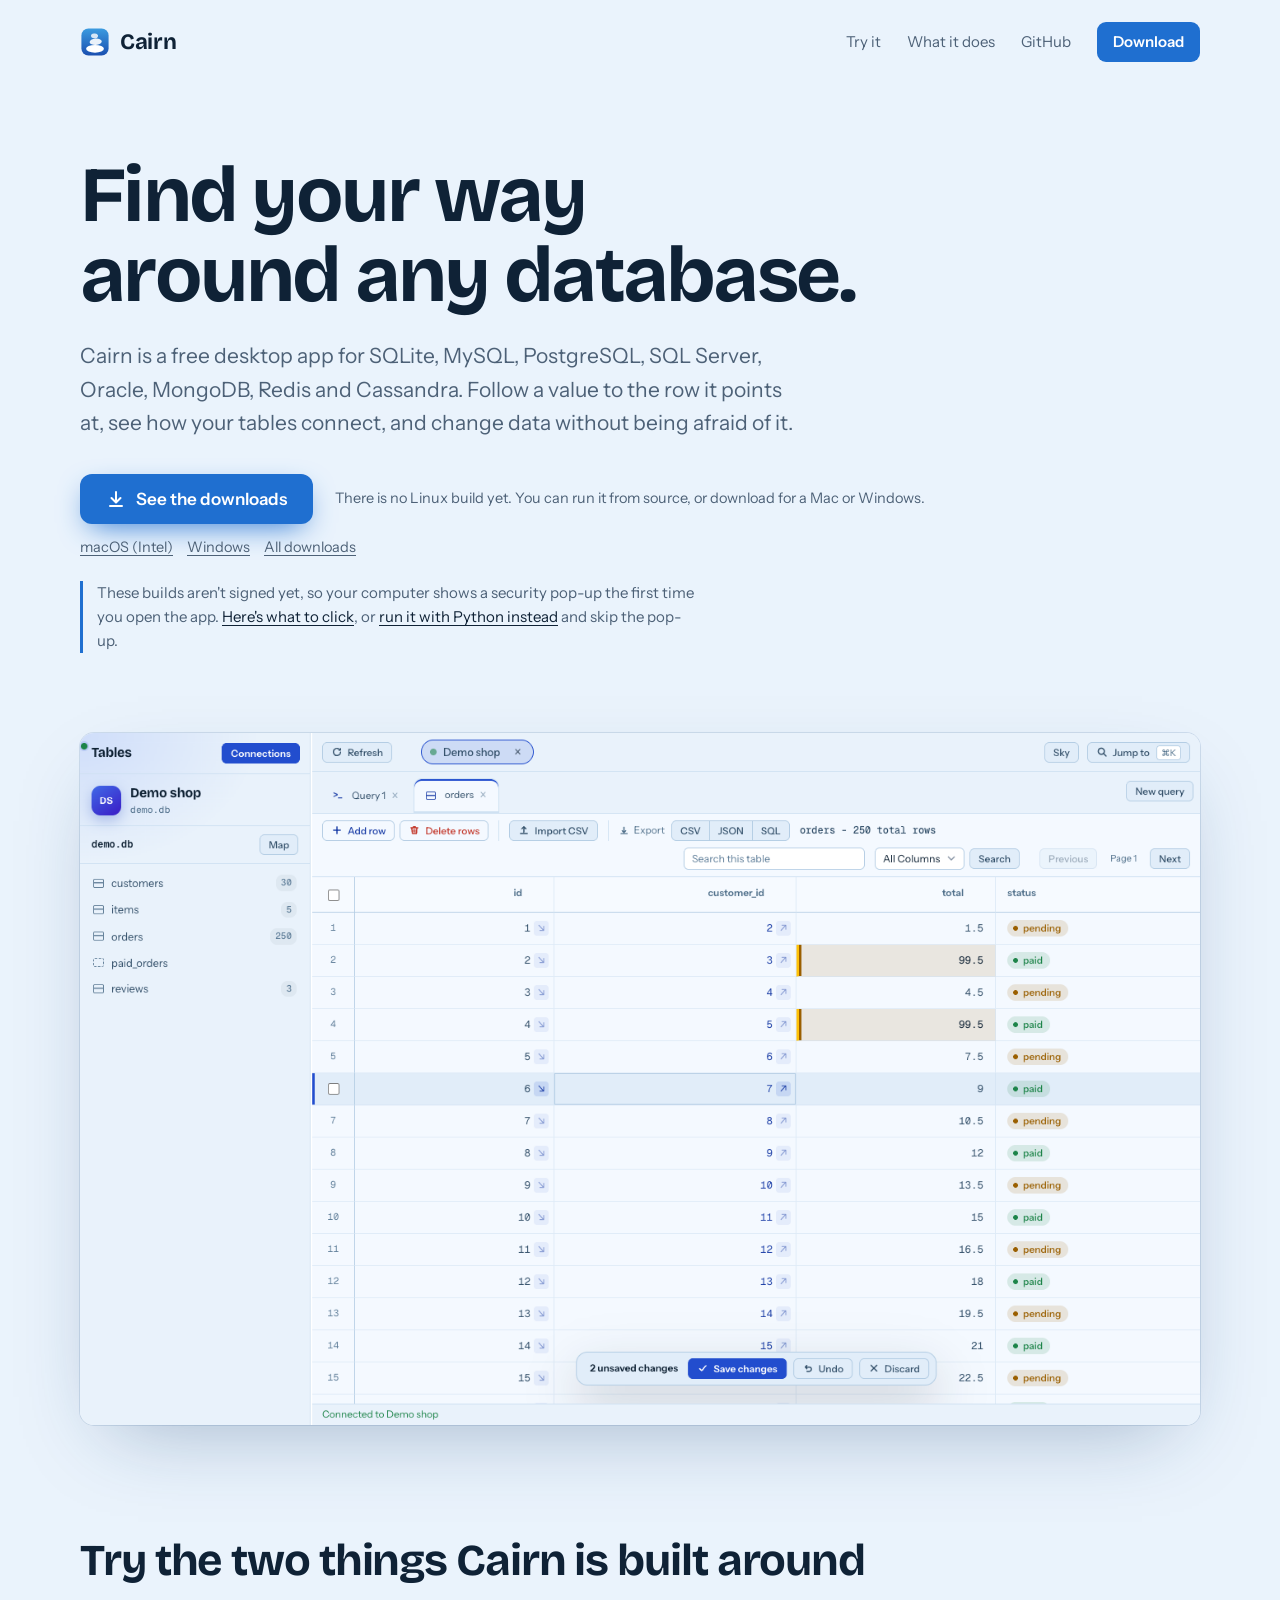
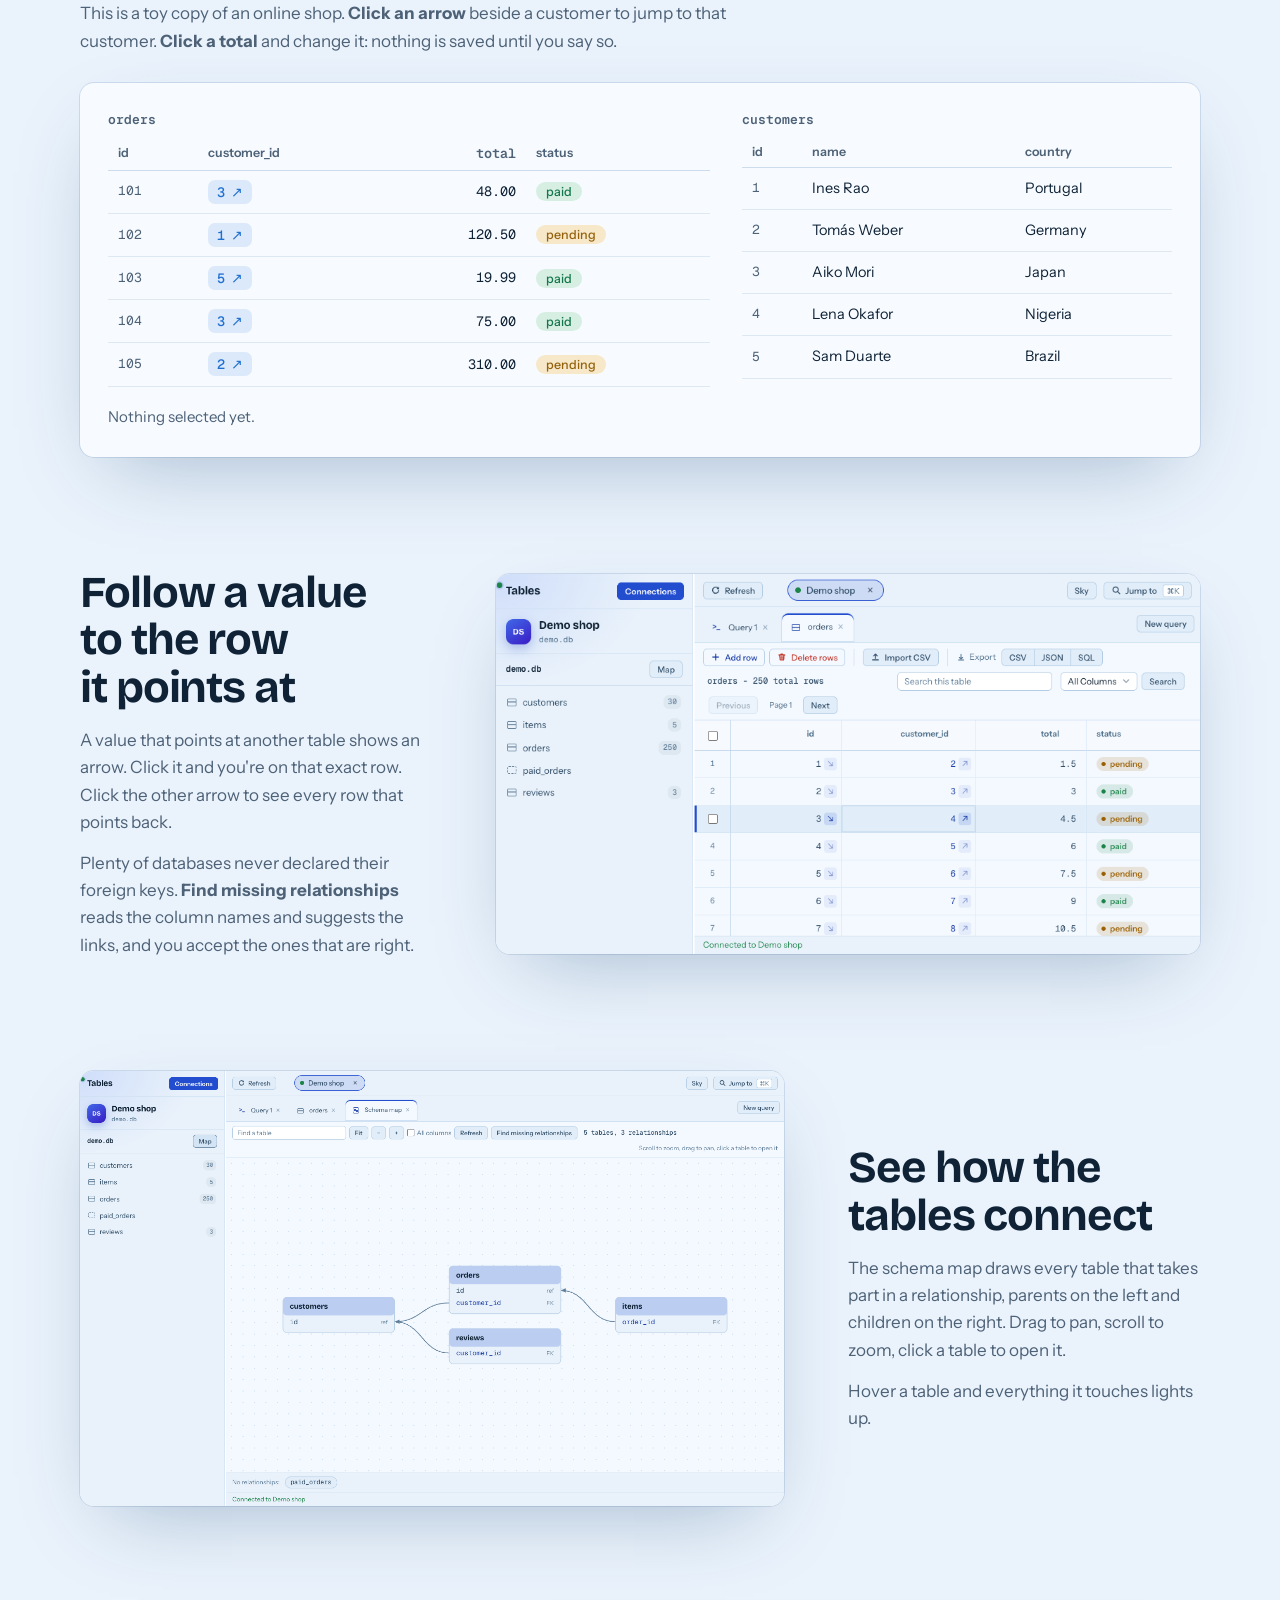
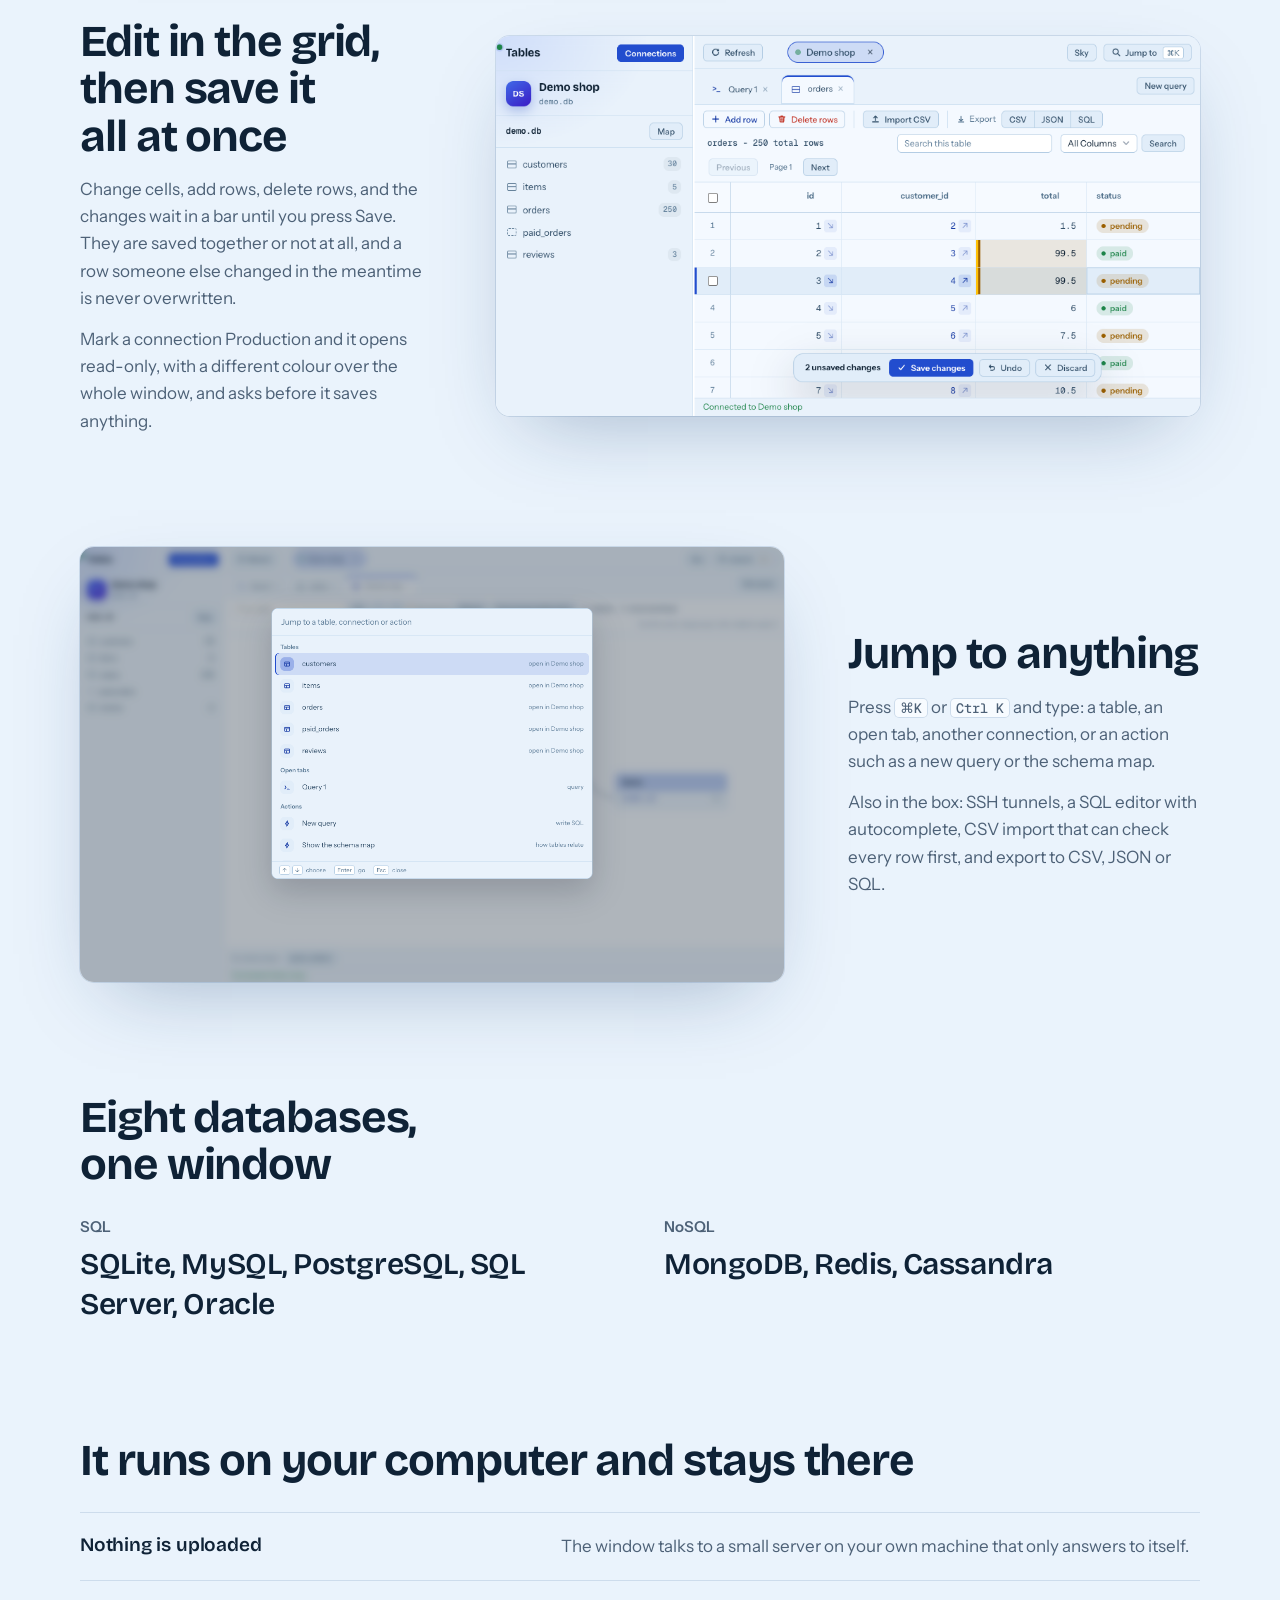
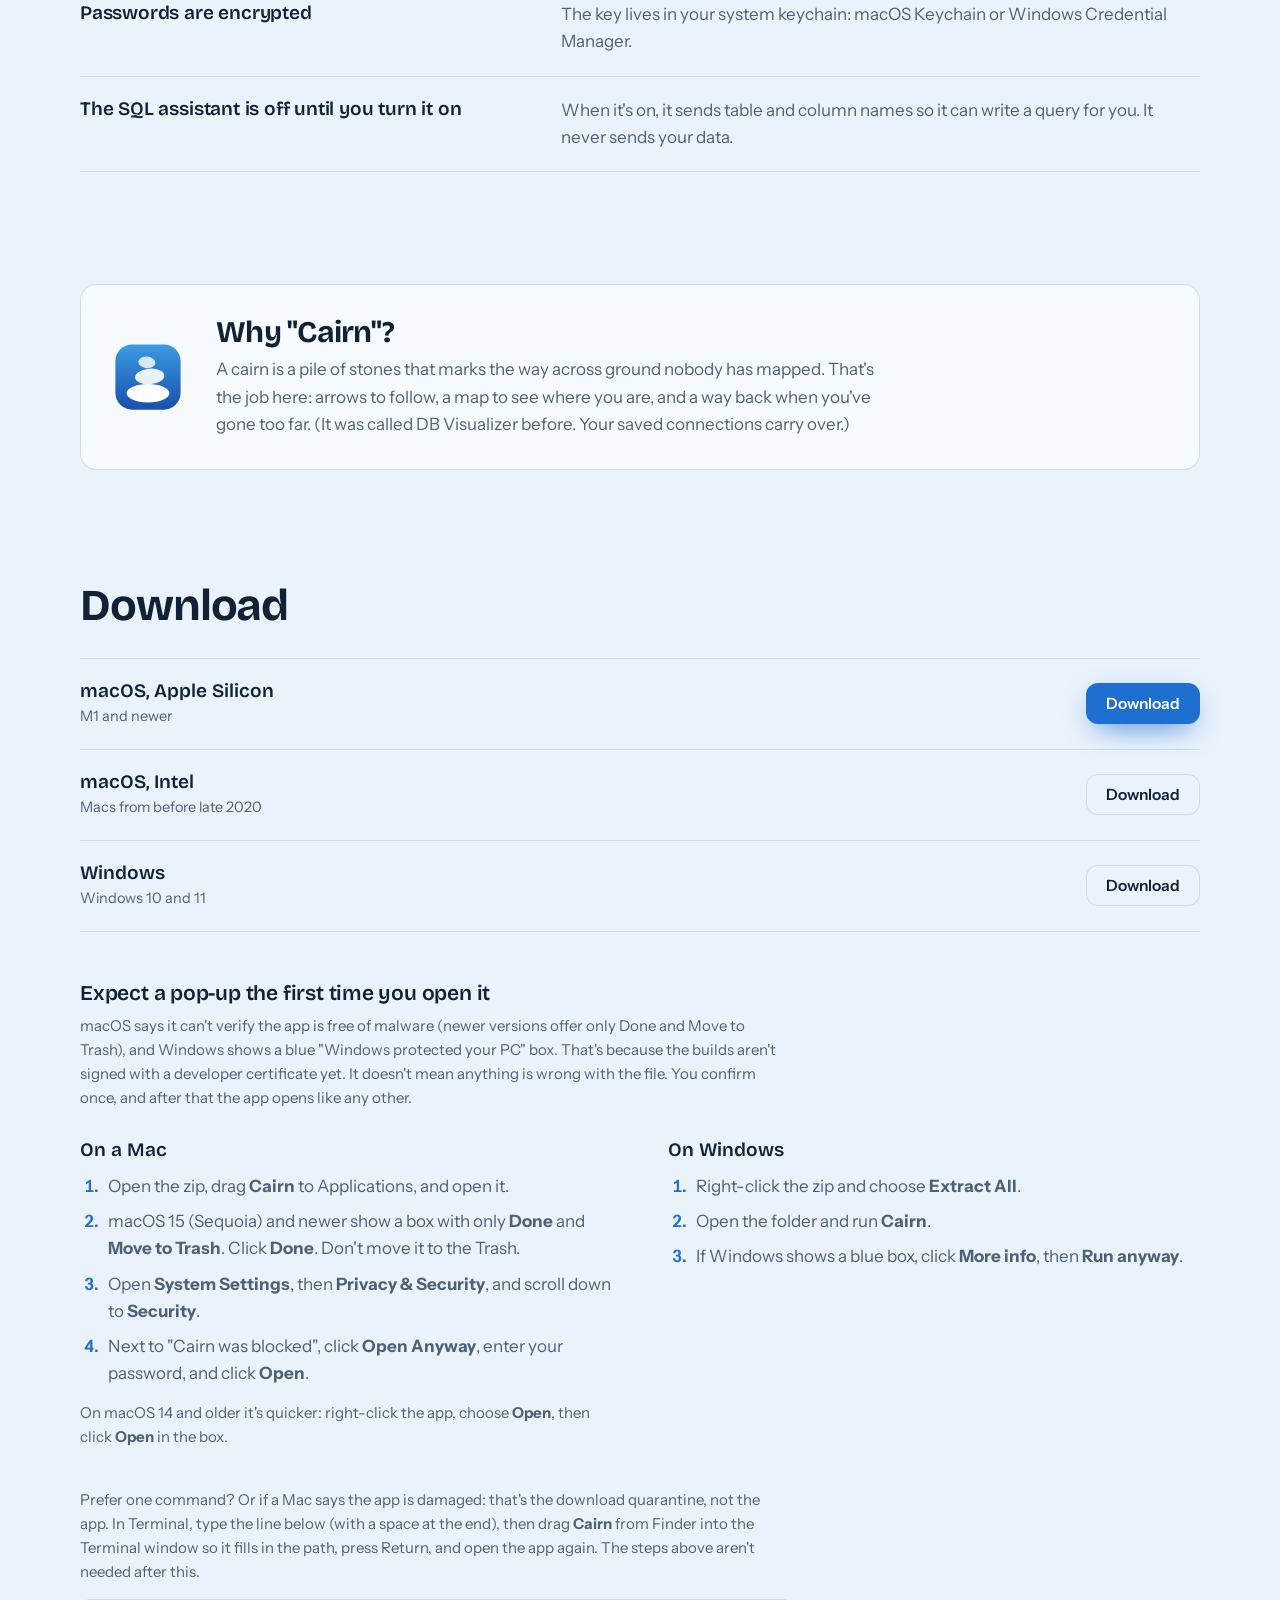
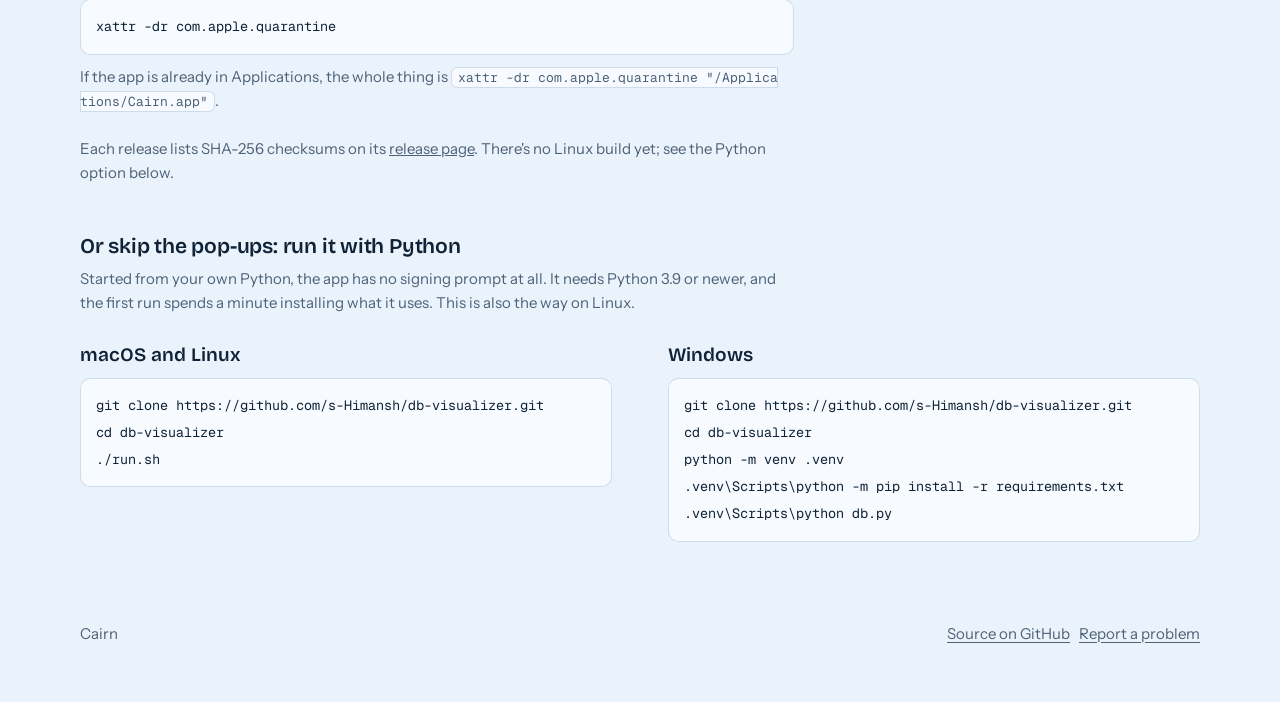
==== commit 55866aee: "Rebrand to Cairn: new name, logo and app icons, and a landing page you can touch DB Visualizer becom" ====
--- a/site/index.html
+++ b/site/index.html
@@ -3,13 +3,13 @@
 <head>
 <meta charset="utf-8">
 <meta name="viewport" content="width=device-width, initial-scale=1">
-<title>DB Visualizer: browse and edit your databases</title>
-<meta name="description" content="A free desktop app for SQLite, MySQL, PostgreSQL, SQL Server, Oracle, MongoDB, Redis and Cassandra. Follow the links between tables and change data without being afraid of it. Download and open, nothing to install.">
+<title>Cairn: find your way around any database</title>
+<meta name="description" content="Cairn is a free desktop app for SQLite, MySQL, PostgreSQL, SQL Server, Oracle, MongoDB, Redis and Cassandra. Follow a value to the row it points at, see how tables connect, and change data without being afraid of it. Download and open, nothing to install.">
 <meta name="color-scheme" content="light dark">
-<meta property="og:title" content="DB Visualizer">
-<meta property="og:description" content="Look at your data, follow its relationships, and change it without being afraid of it.">
+<meta property="og:title" content="Cairn: find your way around any database">
+<meta property="og:description" content="Follow a value to the row it points at, see how tables connect, and change data without being afraid of it.">
 <meta property="og:image" content="img/grid-sky.png">
-<link rel="icon" href="data:image/svg+xml,%3Csvg xmlns='http://www.w3.org/2000/svg' viewBox='0 0 32 32'%3E%3Crect width='32' height='32' rx='8' fill='%231f6fd0'/%3E%3Cpath d='M8 11h16M8 16h16M8 21h16' stroke='white' stroke-width='2.4' stroke-linecap='round'/%3E%3C/svg%3E">
+<link rel="icon" type="image/svg+xml" href="img/cairn.svg">
 <link rel="stylesheet" href="fonts.css">
 <link rel="stylesheet" href="style.css">
 <link rel="preload" href="fonts/bricolage-grotesque-latin.woff2" as="font" type="font/woff2" crossorigin>
@@ -18,21 +18,22 @@
 
 <div class="wrap">
   <header class="bar">
-    <a class="brand" href="#">DB Visualizer</a>
+    <a class="brand" href="#"><img src="img/cairn.svg" width="30" height="30" alt="">Cairn</a>
     <nav aria-label="Page">
+      <a href="#try">Try it</a>
       <a href="#features">What it does</a>
-      <a href="#download">Download</a>
       <a href="https://github.com/s-Himansh/db-visualizer">GitHub</a>
+      <a class="nav-get" href="#download">Download</a>
     </nav>
   </header>
 
   <main>
   <div class="hero">
-    <h1>Look at your data. Follow its relationships. Change it without being afraid of it.</h1>
-    <p class="lede">A free desktop app for SQLite, MySQL, PostgreSQL, SQL Server, Oracle, MongoDB, Redis and Cassandra. Download it, open it, and you're looking at a database. Nothing to install first.</p>
+    <h1>Find your way around any database.</h1>
+    <p class="lede">Cairn is a free desktop app for SQLite, MySQL, PostgreSQL, SQL Server, Oracle, MongoDB, Redis and Cassandra. Follow a value to the row it points at, see how your tables connect, and change data without being afraid of it.</p>
 
     <div class="get" id="get">
-      <a class="btn" id="get-btn" data-dl="mac-arm" href="https://github.com/s-Himansh/db-visualizer/releases/latest/download/DB-Visualizer-macOS-AppleSilicon.zip">
+      <a class="btn" id="get-btn" data-dl="mac-arm" href="https://github.com/s-Himansh/db-visualizer/releases/latest/download/Cairn-macOS-AppleSilicon.zip">
         <svg viewBox="0 0 20 20" fill="none" stroke="currentColor" stroke-width="2" stroke-linecap="round" stroke-linejoin="round" aria-hidden="true"><path d="M10 3v10M5.5 9 10 13.5 14.5 9M4 17h12"/></svg>
         <span id="get-label">Download for macOS</span>
       </a>
@@ -45,9 +46,39 @@
 
     <picture class="shot">
       <source srcset="img/grid-obsidian.png" media="(prefers-color-scheme: dark)">
-      <img src="img/grid-sky.png" width="1360" height="840" alt="The orders table in DB Visualizer: paid and pending shown as coloured labels, links to related rows, and a bar at the bottom saying two unsaved changes with Save, Undo and Discard.">
+      <img src="img/grid-sky.png" width="1360" height="840" alt="The orders table in Cairn: paid and pending shown as coloured labels, links to related rows, and a bar at the bottom saying two unsaved changes with Save, Undo and Discard.">
     </picture>
   </div>
+
+  <section id="try" class="try" aria-labelledby="try-h">
+    <h2 id="try-h">Try the two things Cairn is built around</h2>
+    <p class="try-lede">This is a toy copy of an online shop. <b>Click an arrow</b> beside a customer to jump to that customer. <b>Click a total</b> and change it: nothing is saved until you say so.</p>
+
+    <div class="demo" id="demo">
+      <div class="demo-tables">
+        <div class="demo-pane">
+          <div class="demo-name">orders</div>
+          <table aria-label="Orders">
+            <thead><tr><th>id</th><th>customer_id</th><th class="num">total</th><th>status</th></tr></thead>
+            <tbody id="demo-orders"></tbody>
+          </table>
+        </div>
+        <div class="demo-pane">
+          <div class="demo-name">customers</div>
+          <table aria-label="Customers">
+            <thead><tr><th>id</th><th>name</th><th>country</th></tr></thead>
+            <tbody id="demo-customers"></tbody>
+          </table>
+        </div>
+      </div>
+      <p class="demo-live" id="demo-live" aria-live="polite">Nothing selected yet.</p>
+      <div class="demo-bar" id="demo-bar" hidden>
+        <b id="demo-count">1 unsaved change</b>
+        <button type="button" class="demo-save" id="demo-save">Save changes</button>
+        <button type="button" id="demo-undo">Undo</button>
+      </div>
+    </div>
+  </section>
 
   <section id="features" aria-labelledby="f1">
     <div class="row">
@@ -122,12 +153,22 @@
     </ul>
   </section>
 
+  <section class="name" aria-labelledby="name">
+    <div class="name-row">
+      <img src="img/cairn.svg" width="72" height="72" alt="">
+      <div>
+        <h2 id="name">Why "Cairn"?</h2>
+        <p>A cairn is a pile of stones that marks the way across ground nobody has mapped. That's the job here: arrows to follow, a map to see where you are, and a way back when you've gone too far. (It was called DB Visualizer before. Your saved connections carry over.)</p>
+      </div>
+    </div>
+  </section>
+
   <section id="download" aria-labelledby="dl">
     <h2 id="dl">Download</h2>
     <div class="all">
-      <div class="item"><div><b>macOS, Apple Silicon</b><small>M1 and newer <span data-size="mac-arm"></span></small></div><a class="btn" data-dl="mac-arm" href="https://github.com/s-Himansh/db-visualizer/releases/latest/download/DB-Visualizer-macOS-AppleSilicon.zip">Download</a></div>
-      <div class="item"><div><b>macOS, Intel</b><small>Macs from before late 2020 <span data-size="mac-intel"></span></small></div><a class="btn quiet" data-dl="mac-intel" href="https://github.com/s-Himansh/db-visualizer/releases/latest/download/DB-Visualizer-macOS-Intel.zip">Download</a></div>
-      <div class="item"><div><b>Windows</b><small>Windows 10 and 11 <span data-size="win"></span></small></div><a class="btn quiet" data-dl="win" href="https://github.com/s-Himansh/db-visualizer/releases/latest/download/DB-Visualizer-Windows.zip">Download</a></div>
+      <div class="item"><div><b>macOS, Apple Silicon</b><small>M1 and newer <span data-size="mac-arm"></span></small></div><a class="btn" data-dl="mac-arm" href="https://github.com/s-Himansh/db-visualizer/releases/latest/download/Cairn-macOS-AppleSilicon.zip">Download</a></div>
+      <div class="item"><div><b>macOS, Intel</b><small>Macs from before late 2020 <span data-size="mac-intel"></span></small></div><a class="btn quiet" data-dl="mac-intel" href="https://github.com/s-Himansh/db-visualizer/releases/latest/download/Cairn-macOS-Intel.zip">Download</a></div>
+      <div class="item"><div><b>Windows</b><small>Windows 10 and 11 <span data-size="win"></span></small></div><a class="btn quiet" data-dl="win" href="https://github.com/s-Himansh/db-visualizer/releases/latest/download/Cairn-Windows.zip">Download</a></div>
     </div>
 
     <h3 class="sub" id="first-launch">Expect a pop-up the first time you open it</h3>
@@ -136,10 +177,10 @@
       <div>
         <h3>On a Mac</h3>
         <ol>
-          <li>Open the zip, drag <b>DB Visualizer</b> to Applications, and open it.</li>
+          <li>Open the zip, drag <b>Cairn</b> to Applications, and open it.</li>
           <li>macOS 15 (Sequoia) and newer show a box with only <b>Done</b> and <b>Move to Trash</b>. Click <b>Done</b>. Don't move it to the Trash.</li>
           <li>Open <b>System Settings</b>, then <b>Privacy &amp; Security</b>, and scroll down to <b>Security</b>.</li>
-          <li>Next to "DB Visualizer was blocked", click <b>Open Anyway</b>, enter your password, and click <b>Open</b>.</li>
+          <li>Next to "Cairn was blocked", click <b>Open Anyway</b>, enter your password, and click <b>Open</b>.</li>
         </ol>
         <p class="fine" style="margin-top: 14px">On macOS 14 and older it's quicker: right-click the app, choose <b>Open</b>, then click <b>Open</b> in the box.</p>
       </div>
@@ -147,14 +188,14 @@
         <h3>On Windows</h3>
         <ol>
           <li>Right-click the zip and choose <b>Extract All</b>.</li>
-          <li>Open the folder and run <b>DB Visualizer</b>.</li>
+          <li>Open the folder and run <b>Cairn</b>.</li>
           <li>If Windows shows a blue box, click <b>More info</b>, then <b>Run anyway</b>.</li>
         </ol>
       </div>
     </div>
-    <p class="fine">Prefer one command? Or if a Mac says the app is damaged: that's the download quarantine, not the app. In Terminal, type the line below (with a space at the end), then drag <b>DB Visualizer</b> from Finder into the Terminal window so it fills in the path, press Return, and open the app again. The steps above aren't needed after this.</p>
+    <p class="fine">Prefer one command? Or if a Mac says the app is damaged: that's the download quarantine, not the app. In Terminal, type the line below (with a space at the end), then drag <b>Cairn</b> from Finder into the Terminal window so it fills in the path, press Return, and open the app again. The steps above aren't needed after this.</p>
     <pre class="narrow"><code>xattr -dr com.apple.quarantine </code></pre>
-    <p class="fine" style="margin-top: 10px">If the app is already in Applications, the whole thing is <code>xattr -dr com.apple.quarantine "/Applications/DB Visualizer.app"</code>.</p>
+    <p class="fine" style="margin-top: 10px">If the app is already in Applications, the whole thing is <code>xattr -dr com.apple.quarantine "/Applications/Cairn.app"</code>.</p>
     <p class="fine">Each release lists SHA-256 checksums on its <a href="https://github.com/s-Himansh/db-visualizer/releases/latest">release page</a>. There's no Linux build yet; see the Python option below.</p>
 
     <h3 class="sub" id="source">Or skip the pop-ups: run it with Python</h3>
@@ -179,7 +220,7 @@
   </main>
 
   <footer>
-    <span>DB Visualizer <span id="version"></span></span>
+    <span>Cairn <span id="version"></span></span>
     <span><a href="https://github.com/s-Himansh/db-visualizer">Source on GitHub</a> &nbsp; <a href="https://github.com/s-Himansh/db-visualizer/issues">Report a problem</a></span>
   </footer>
 </div>
--- a/site/style.css
+++ b/site/style.css
@@ -1,7 +1,7 @@
 /* The page wears the app's own two looks: Sky when your system is light, Obsidian when it is dark. */
 :root {
   --bg: #eaf3fc; --surface: #f7fbff; --ink: #0f2236; --muted: #4d6177; --faint: #7a8da1;
-  --line: #cddcec; --accent: #1f6fd0; --accent-ink: #ffffff; --accent-wash: #dbe9fa; --shadow: 0 30px 80px -30px rgba(20, 60, 110, .35);
+  --ok: #14764a; --ok-wash: #d6efe2; --warn: #94600a; --warn-wash: #f6e8c9; --line: #cddcec; --accent: #1f6fd0; --accent-ink: #ffffff; --accent-wash: #dbe9fa; --shadow: 0 30px 80px -30px rgba(20, 60, 110, .35);
   --display: 'Bricolage Grotesque', 'Instrument Sans', system-ui, sans-serif;
   --body: 'Instrument Sans', system-ui, -apple-system, 'Segoe UI', sans-serif;
   --mono: 'Geist Mono', ui-monospace, 'SF Mono', Menlo, Consolas, monospace;
@@ -9,7 +9,7 @@
 }
 @media (prefers-color-scheme: dark) {
   :root { --bg: #0b0b0d; --surface: #141418; --ink: #ece9f7; --muted: #a29fb6; --faint: #77748a;
-    --line: #26262e; --accent: #8b7cf6; --accent-ink: #0b0b0d; --accent-wash: #1d1a33; --shadow: 0 30px 80px -30px rgba(0, 0, 0, .8); }
+    --ok: #5fd39a; --ok-wash: #14291f; --warn: #f0b955; --warn-wash: #2e2410; --line: #26262e; --accent: #8b7cf6; --accent-ink: #0b0b0d; --accent-wash: #1d1a33; --shadow: 0 30px 80px -30px rgba(0, 0, 0, .8); }
 }
 * { box-sizing: border-box; }
 html { scroll-behavior: smooth; }
@@ -21,8 +21,11 @@
 
 /* top bar */
 .bar { display: flex; align-items: center; justify-content: space-between; padding-block: 22px; }
-.brand { white-space: nowrap; font: 700 20px var(--display); letter-spacing: -.01em; text-decoration: none; }
-.bar nav { display: flex; gap: 26px; font-size: 15px; color: var(--muted); }
+.brand { display: inline-flex; align-items: center; gap: 10px; white-space: nowrap; font: 700 22px var(--display); letter-spacing: -.015em; text-decoration: none; }
+.brand img { border-radius: 8px; }
+.bar nav { display: flex; align-items: center; gap: 26px; font-size: 15px; color: var(--muted); }
+.bar nav .nav-get { color: var(--accent-ink); background: var(--accent); padding: 8px 16px; border-radius: 9px; font-weight: 600; }
+.bar nav .nav-get:hover { color: var(--accent-ink); filter: brightness(1.08); }
 .bar nav a { text-decoration: none; }
 .bar nav a:hover { color: var(--ink); }
 
@@ -101,10 +104,48 @@
 footer { padding-block: 80px 56px; color: var(--muted); font-size: 15px; display: flex; flex-wrap: wrap; gap: 12px 32px; justify-content: space-between; }
 footer a { text-underline-offset: 3px; }
 
-@media (max-width: 560px) { .bar nav a:first-child { display: none; } }
+@media (max-width: 640px) { .bar nav a:not(.nav-get) { display: none; } }
 @media (max-width: 860px) {
   .row, .row.flip { grid-template-columns: 1fr; }
   .row.flip .text { order: 0; }
   .trust li, .launch, .dbgroups { grid-template-columns: minmax(0, 1fr); }
   .bar nav { gap: 18px; }
 }
+
+
+/* the live demo */
+.try-lede { color: var(--muted); max-width: 60ch; margin: 0 0 28px; }
+.demo { background: var(--surface); border-radius: 14px; box-shadow: var(--shadow), 0 0 0 1px var(--line); padding: clamp(14px, 3vw, 28px); position: relative; }
+.demo-tables { display: grid; grid-template-columns: minmax(0, 7fr) minmax(0, 5fr); gap: clamp(16px, 3vw, 32px); }
+.demo-name { font: 600 13px var(--mono); color: var(--muted); margin-bottom: 8px; }
+.demo table { width: 100%; border-collapse: collapse; font-size: 14.5px; }
+.demo th { text-align: left; font: 600 12.5px var(--body); color: var(--muted); padding: 8px 10px; border-bottom: 1px solid var(--line); }
+.demo td { padding: 9px 10px; border-bottom: 1px solid color-mix(in srgb, var(--line) 60%, transparent); font-variant-numeric: tabular-nums; transition: background .2s, box-shadow .2s; }
+.demo .num, .demo td.num { text-align: right; font-family: var(--mono); font-size: 13.5px; }
+.demo td.idc { font-family: var(--mono); font-size: 13px; color: var(--muted); }
+.demo .link { font: 500 13.5px var(--mono); color: var(--accent); background: var(--accent-wash); border: 0; border-radius: 7px; padding: 3px 9px; cursor: pointer; display: inline-flex; gap: 6px; align-items: center; }
+.demo .link:hover { filter: brightness(.96); }
+.demo .edit { cursor: text; border-radius: 6px; outline: none; }
+.demo .edit:hover { box-shadow: inset 0 0 0 1px var(--line); }
+.demo .edit:focus { box-shadow: inset 0 0 0 2px var(--accent); background: var(--bg); }
+.demo td.changed { background: var(--warn-wash); box-shadow: inset 3px 0 0 var(--warn); }
+.demo tr.target td { background: var(--accent-wash); }
+.demo tr.target td:first-child { box-shadow: inset 3px 0 0 var(--accent); }
+.pill { display: inline-block; font: 500 12.5px var(--body); padding: 2px 10px; border-radius: 99px; }
+.pill.paid { color: var(--ok); background: var(--ok-wash); }
+.pill.pending { color: var(--warn); background: var(--warn-wash); }
+.demo-live { margin: 18px 0 0; min-height: 1.6em; font-size: 15px; color: var(--muted); }
+.demo-bar { display: flex; align-items: center; gap: 12px; flex-wrap: wrap; margin-top: 14px; padding: 10px 12px 10px 16px; border-radius: 12px; background: var(--bg); box-shadow: 0 10px 30px -12px rgba(0, 0, 0, .35), 0 0 0 1px var(--line); width: fit-content; animation: pop .35s cubic-bezier(.2, .9, .3, 1.2) both; }
+.demo-bar[hidden] { display: none; }
+.demo-bar button { font: 600 14.5px var(--body); border: 0; border-radius: 8px; padding: 8px 14px; cursor: pointer; background: transparent; color: var(--ink); box-shadow: inset 0 0 0 1px var(--line); }
+.demo-bar .demo-save { background: var(--accent); color: var(--accent-ink); box-shadow: none; }
+@keyframes pop { from { opacity: 0; transform: translateY(10px) scale(.98); } }
+@media (prefers-reduced-motion: reduce) { .demo-bar { animation: none; } .demo td { transition: none; } }
+@media (max-width: 860px) { .demo-tables { grid-template-columns: minmax(0, 1fr); } .demo { overflow-x: auto; } }
+
+/* why the name */
+.name-row { display: flex; gap: clamp(18px, 3vw, 32px); align-items: center; padding: clamp(20px, 3vw, 32px); border-radius: 16px; background: var(--surface); box-shadow: inset 0 0 0 1px var(--line); }
+.name-row img { flex: none; border-radius: 18px; }
+.name-row h2 { font-size: clamp(22px, 2.6vw, 30px); margin-bottom: 8px; }
+.name-row p { margin: 0; color: var(--muted); max-width: 62ch; }
+@media (max-width: 560px) { .name-row { flex-direction: column; align-items: flex-start; } }
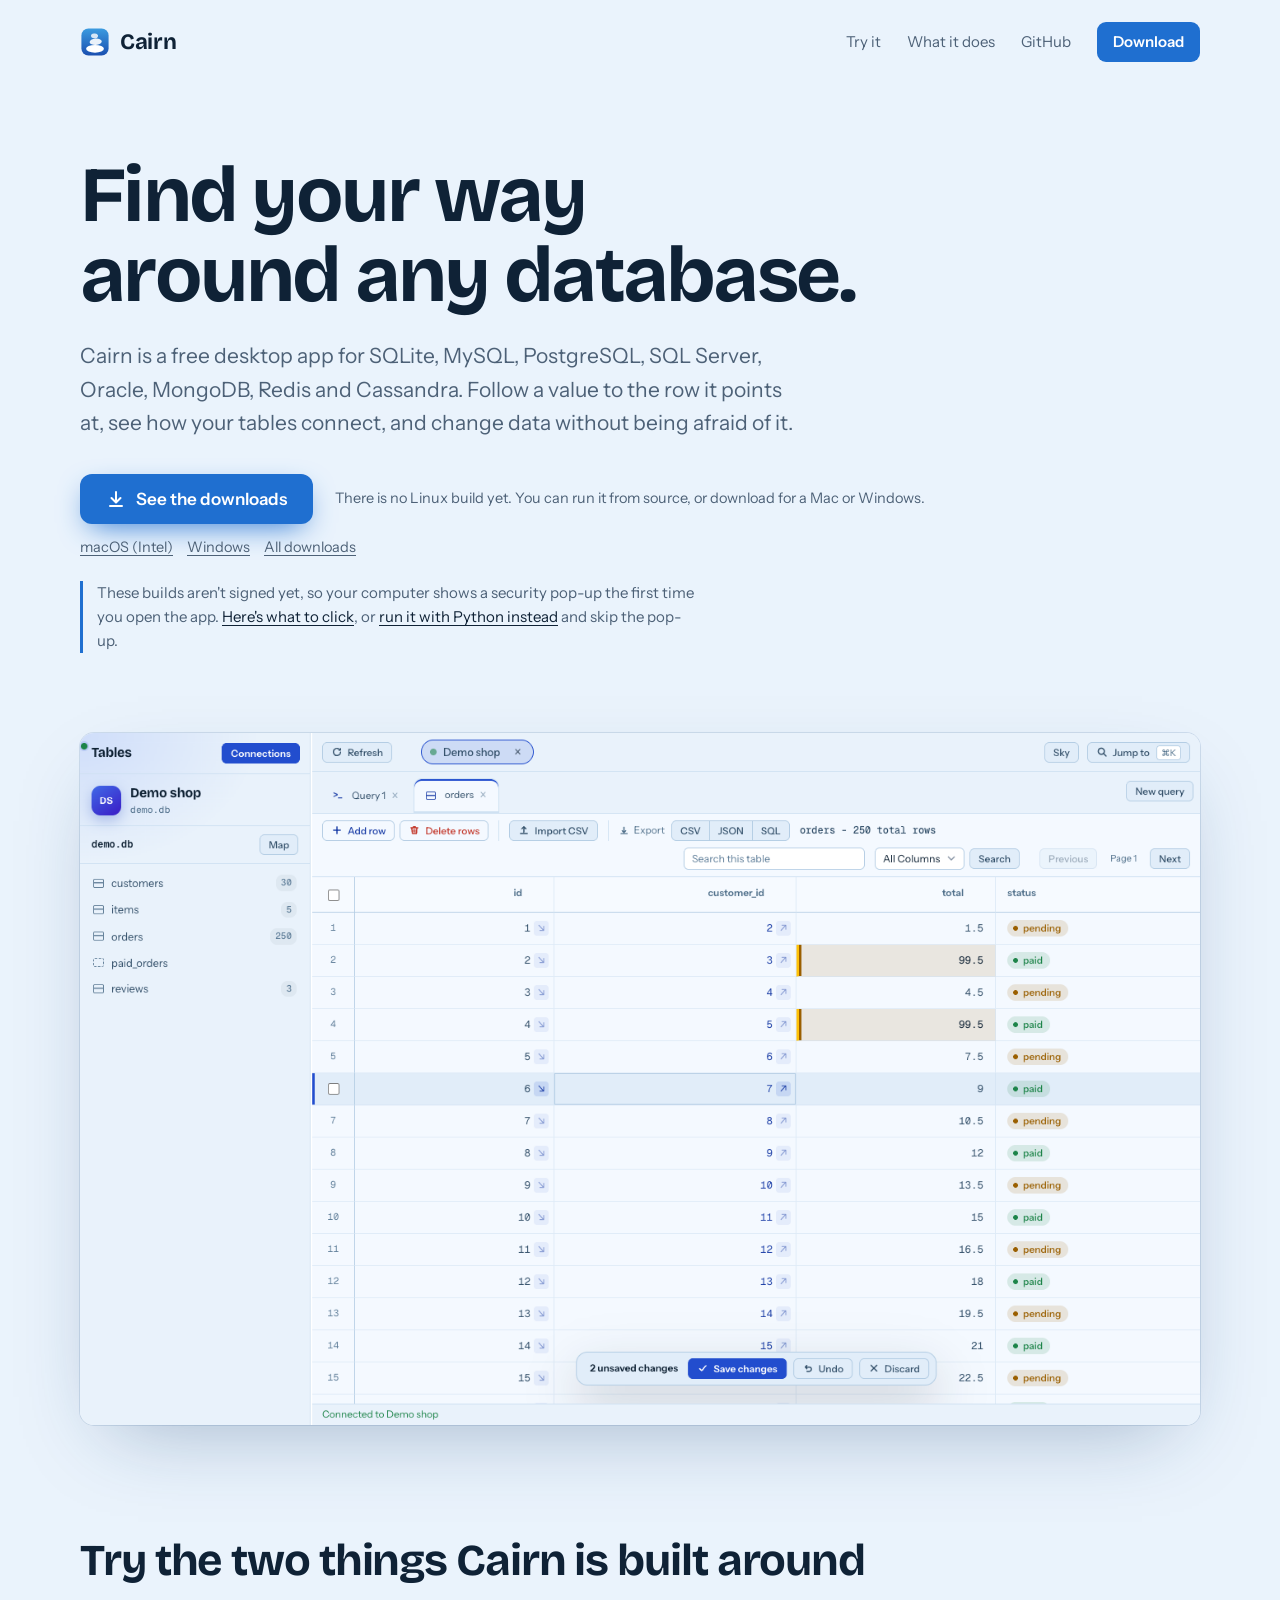
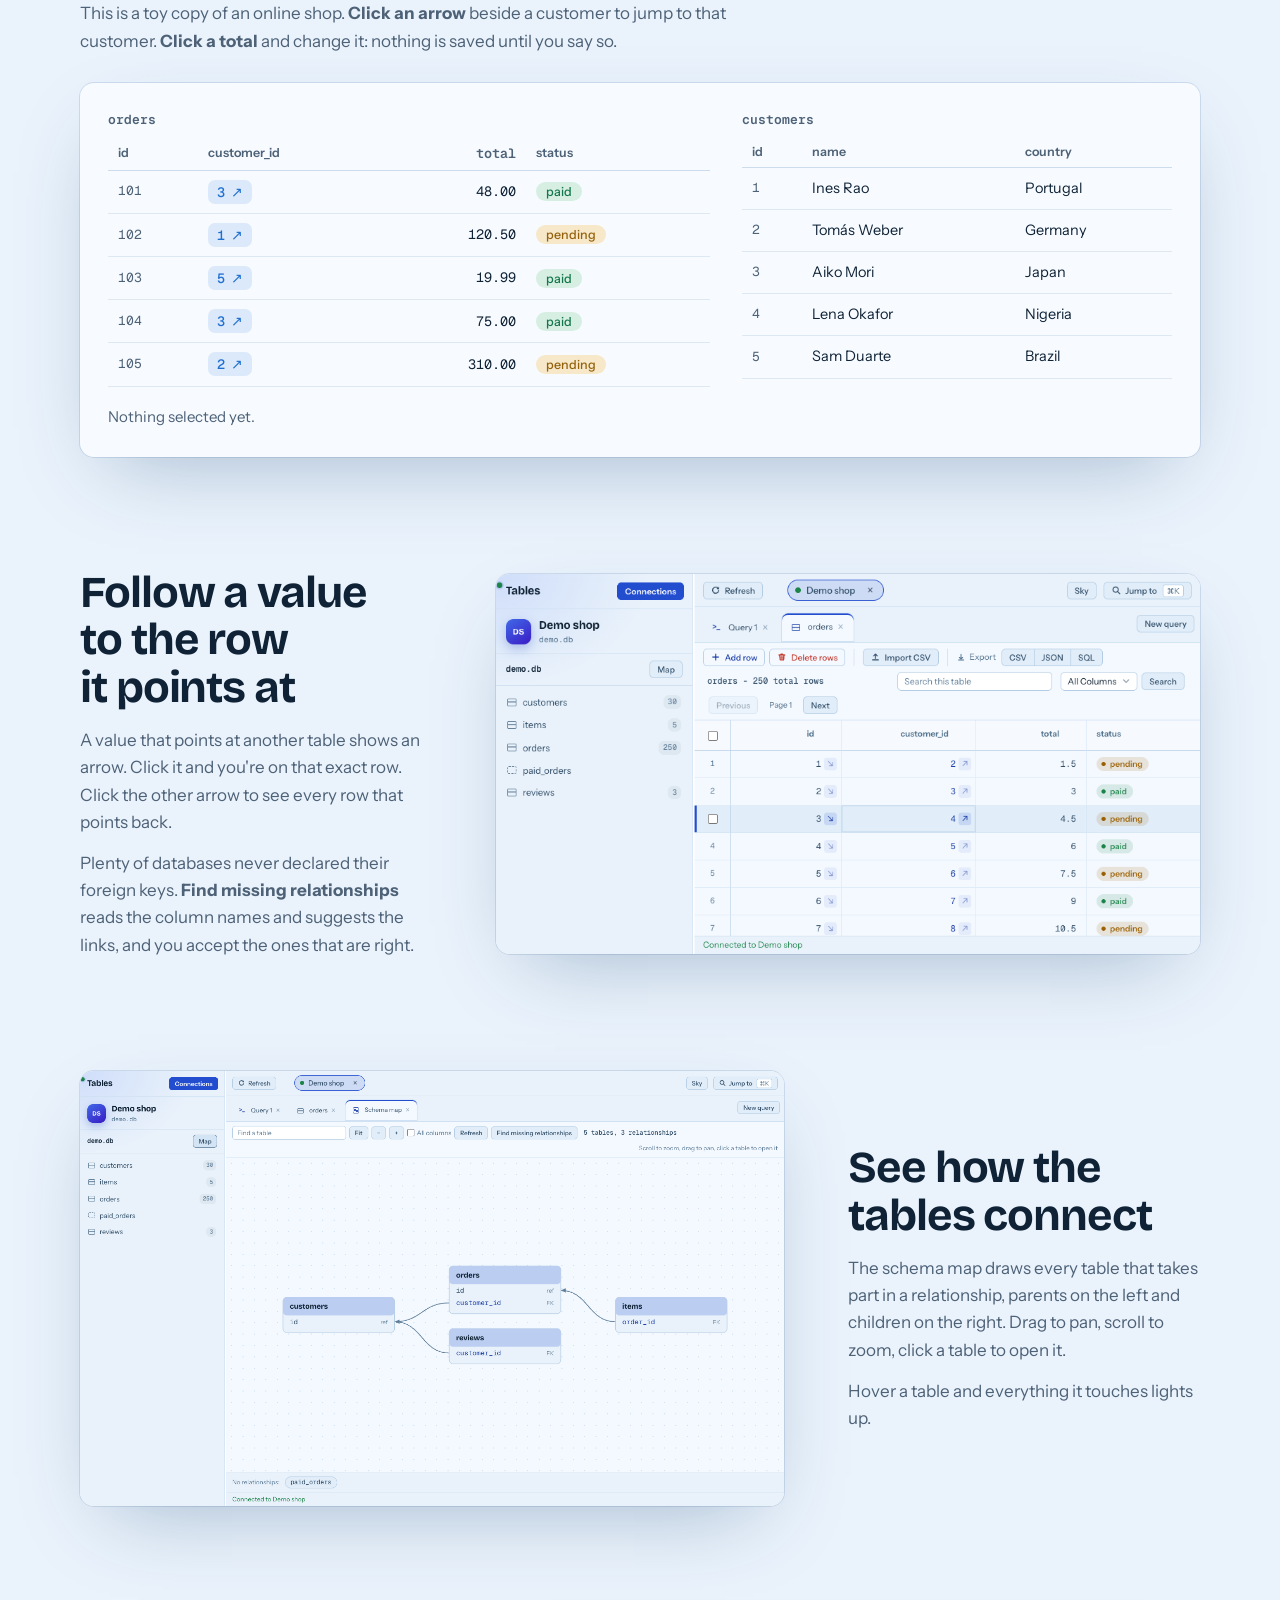
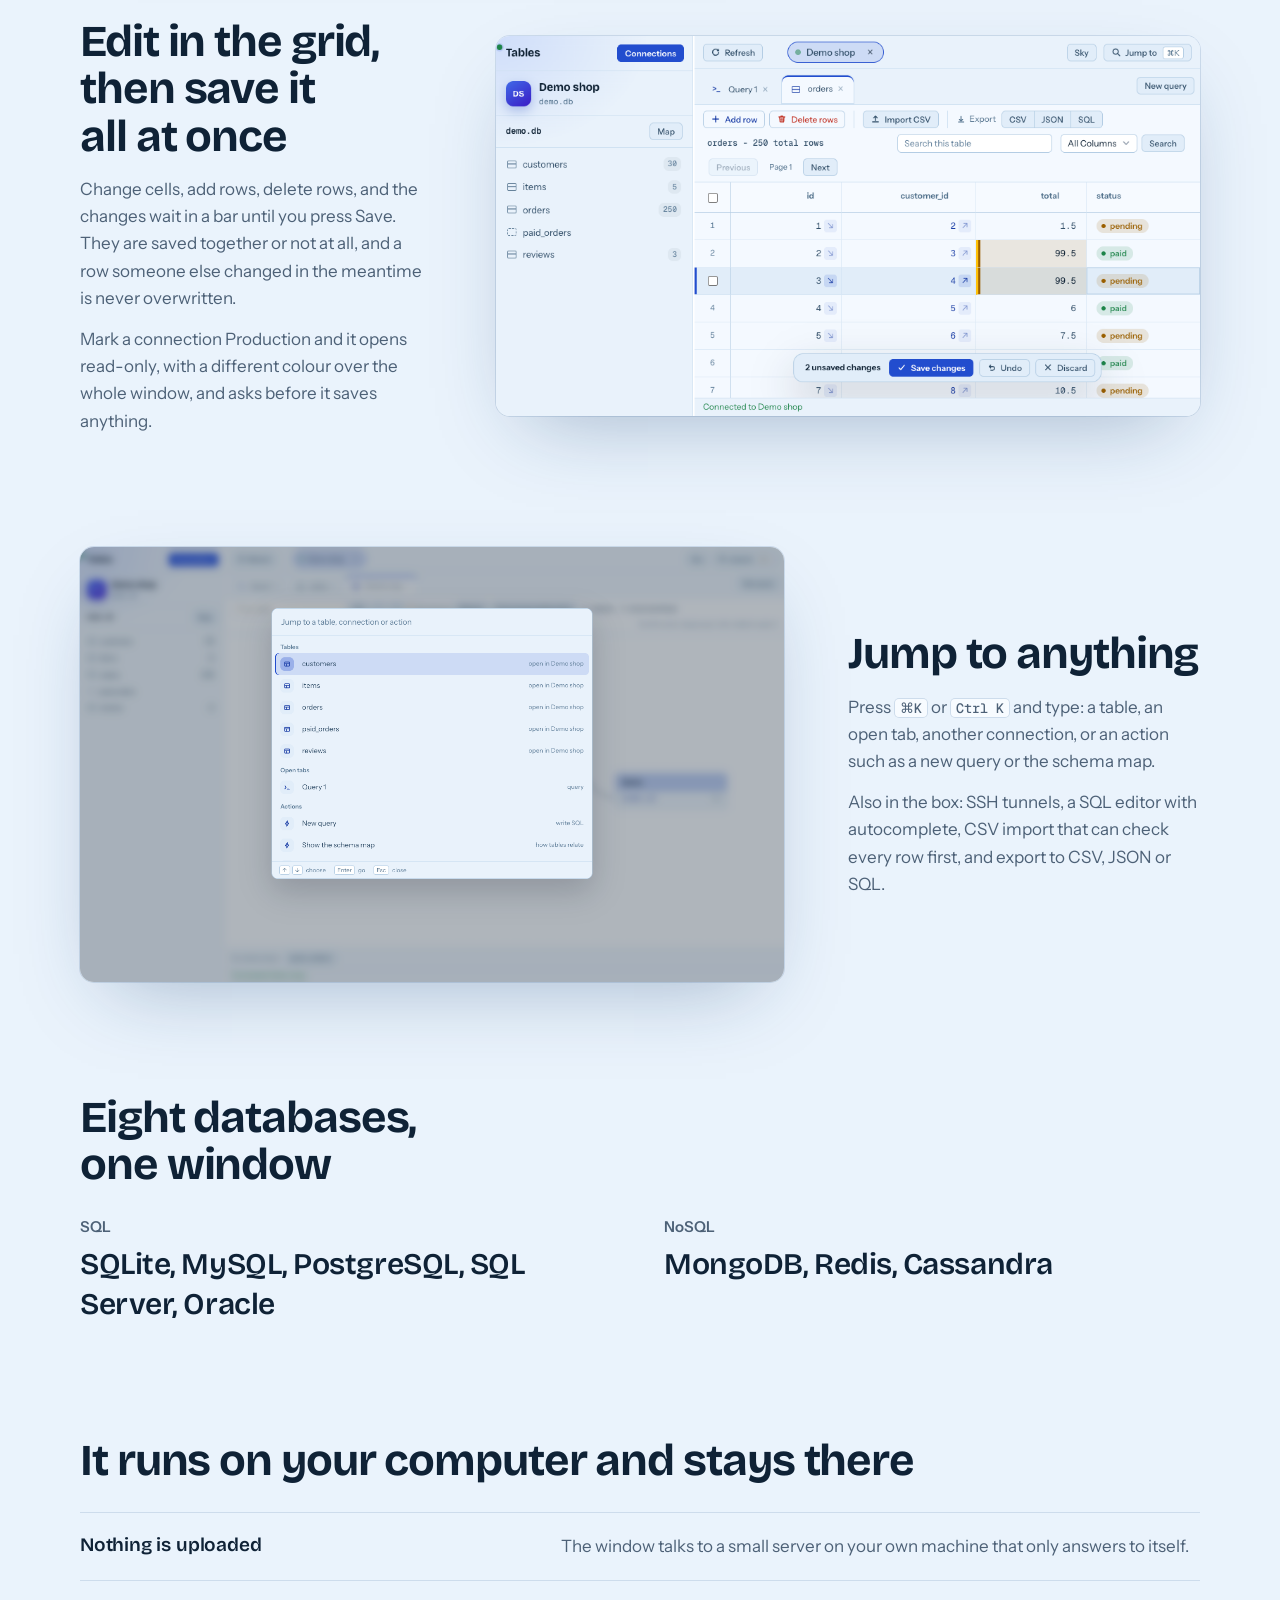
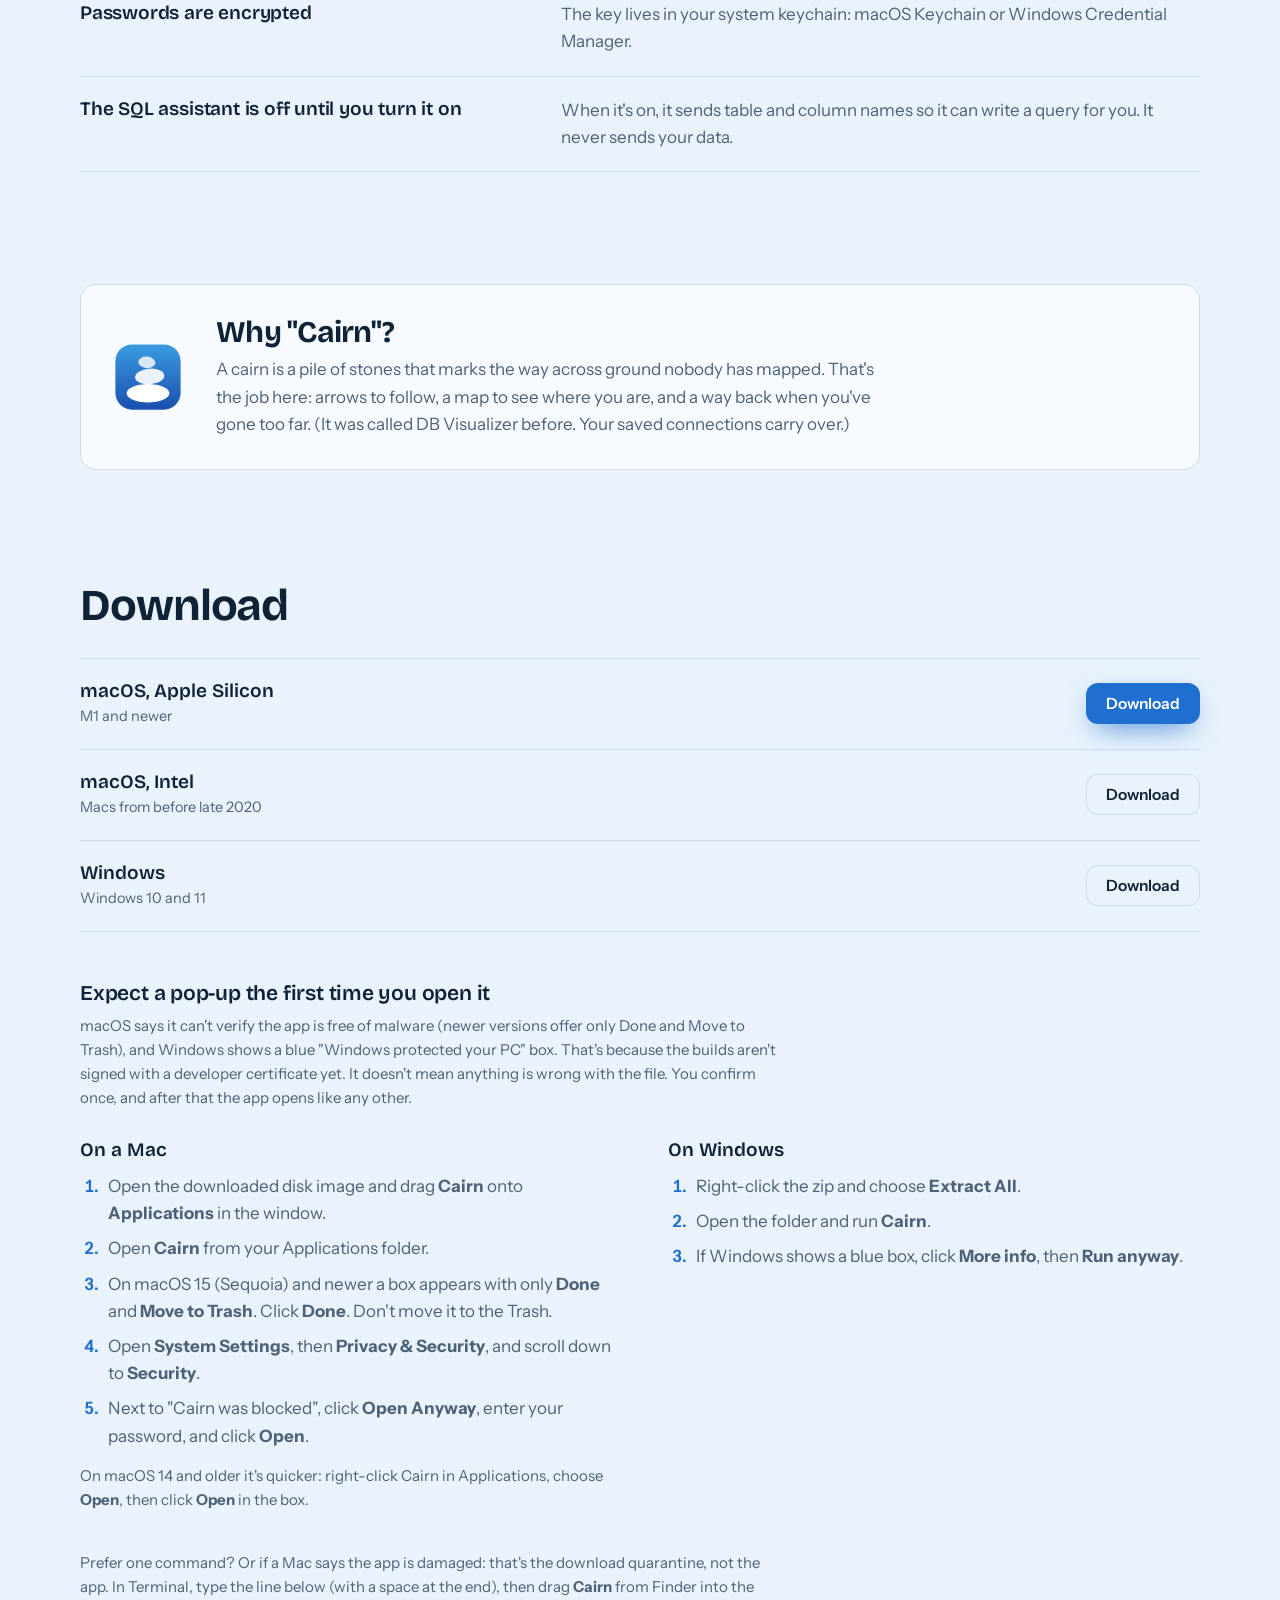
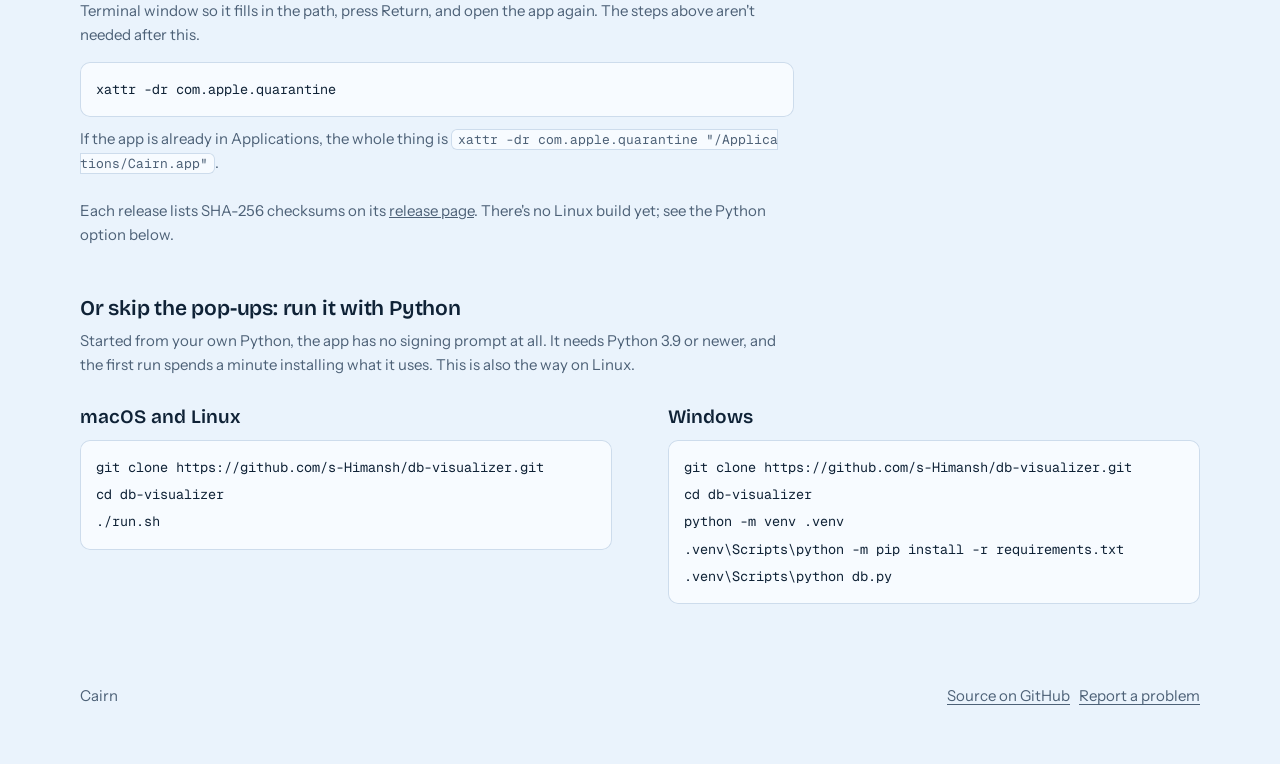
==== commit e9a804c7: "A Mac disk image with the drag-to-Applications window The Mac downloads are now .dmg files: opening " ====
--- a/site/index.html
+++ b/site/index.html
@@ -33,7 +33,7 @@
     <p class="lede">Cairn is a free desktop app for SQLite, MySQL, PostgreSQL, SQL Server, Oracle, MongoDB, Redis and Cassandra. Follow a value to the row it points at, see how your tables connect, and change data without being afraid of it.</p>
 
     <div class="get" id="get">
-      <a class="btn" id="get-btn" data-dl="mac-arm" href="https://github.com/s-Himansh/db-visualizer/releases/latest/download/Cairn-macOS-AppleSilicon.zip">
+      <a class="btn" id="get-btn" data-dl="mac-arm" href="https://github.com/s-Himansh/db-visualizer/releases/latest/download/Cairn-macOS-AppleSilicon.dmg">
         <svg viewBox="0 0 20 20" fill="none" stroke="currentColor" stroke-width="2" stroke-linecap="round" stroke-linejoin="round" aria-hidden="true"><path d="M10 3v10M5.5 9 10 13.5 14.5 9M4 17h12"/></svg>
         <span id="get-label">Download for macOS</span>
       </a>
@@ -166,8 +166,8 @@
   <section id="download" aria-labelledby="dl">
     <h2 id="dl">Download</h2>
     <div class="all">
-      <div class="item"><div><b>macOS, Apple Silicon</b><small>M1 and newer <span data-size="mac-arm"></span></small></div><a class="btn" data-dl="mac-arm" href="https://github.com/s-Himansh/db-visualizer/releases/latest/download/Cairn-macOS-AppleSilicon.zip">Download</a></div>
-      <div class="item"><div><b>macOS, Intel</b><small>Macs from before late 2020 <span data-size="mac-intel"></span></small></div><a class="btn quiet" data-dl="mac-intel" href="https://github.com/s-Himansh/db-visualizer/releases/latest/download/Cairn-macOS-Intel.zip">Download</a></div>
+      <div class="item"><div><b>macOS, Apple Silicon</b><small>M1 and newer <span data-size="mac-arm"></span></small></div><a class="btn" data-dl="mac-arm" href="https://github.com/s-Himansh/db-visualizer/releases/latest/download/Cairn-macOS-AppleSilicon.dmg">Download</a></div>
+      <div class="item"><div><b>macOS, Intel</b><small>Macs from before late 2020 <span data-size="mac-intel"></span></small></div><a class="btn quiet" data-dl="mac-intel" href="https://github.com/s-Himansh/db-visualizer/releases/latest/download/Cairn-macOS-Intel.dmg">Download</a></div>
       <div class="item"><div><b>Windows</b><small>Windows 10 and 11 <span data-size="win"></span></small></div><a class="btn quiet" data-dl="win" href="https://github.com/s-Himansh/db-visualizer/releases/latest/download/Cairn-Windows.zip">Download</a></div>
     </div>
 
@@ -177,12 +177,13 @@
       <div>
         <h3>On a Mac</h3>
         <ol>
-          <li>Open the zip, drag <b>Cairn</b> to Applications, and open it.</li>
-          <li>macOS 15 (Sequoia) and newer show a box with only <b>Done</b> and <b>Move to Trash</b>. Click <b>Done</b>. Don't move it to the Trash.</li>
+          <li>Open the downloaded disk image and drag <b>Cairn</b> onto <b>Applications</b> in the window.</li>
+          <li>Open <b>Cairn</b> from your Applications folder.</li>
+          <li>On macOS 15 (Sequoia) and newer a box appears with only <b>Done</b> and <b>Move to Trash</b>. Click <b>Done</b>. Don't move it to the Trash.</li>
           <li>Open <b>System Settings</b>, then <b>Privacy &amp; Security</b>, and scroll down to <b>Security</b>.</li>
           <li>Next to "Cairn was blocked", click <b>Open Anyway</b>, enter your password, and click <b>Open</b>.</li>
         </ol>
-        <p class="fine" style="margin-top: 14px">On macOS 14 and older it's quicker: right-click the app, choose <b>Open</b>, then click <b>Open</b> in the box.</p>
+        <p class="fine" style="margin-top: 14px">On macOS 14 and older it's quicker: right-click Cairn in Applications, choose <b>Open</b>, then click <b>Open</b> in the box.</p>
       </div>
       <div>
         <h3>On Windows</h3>
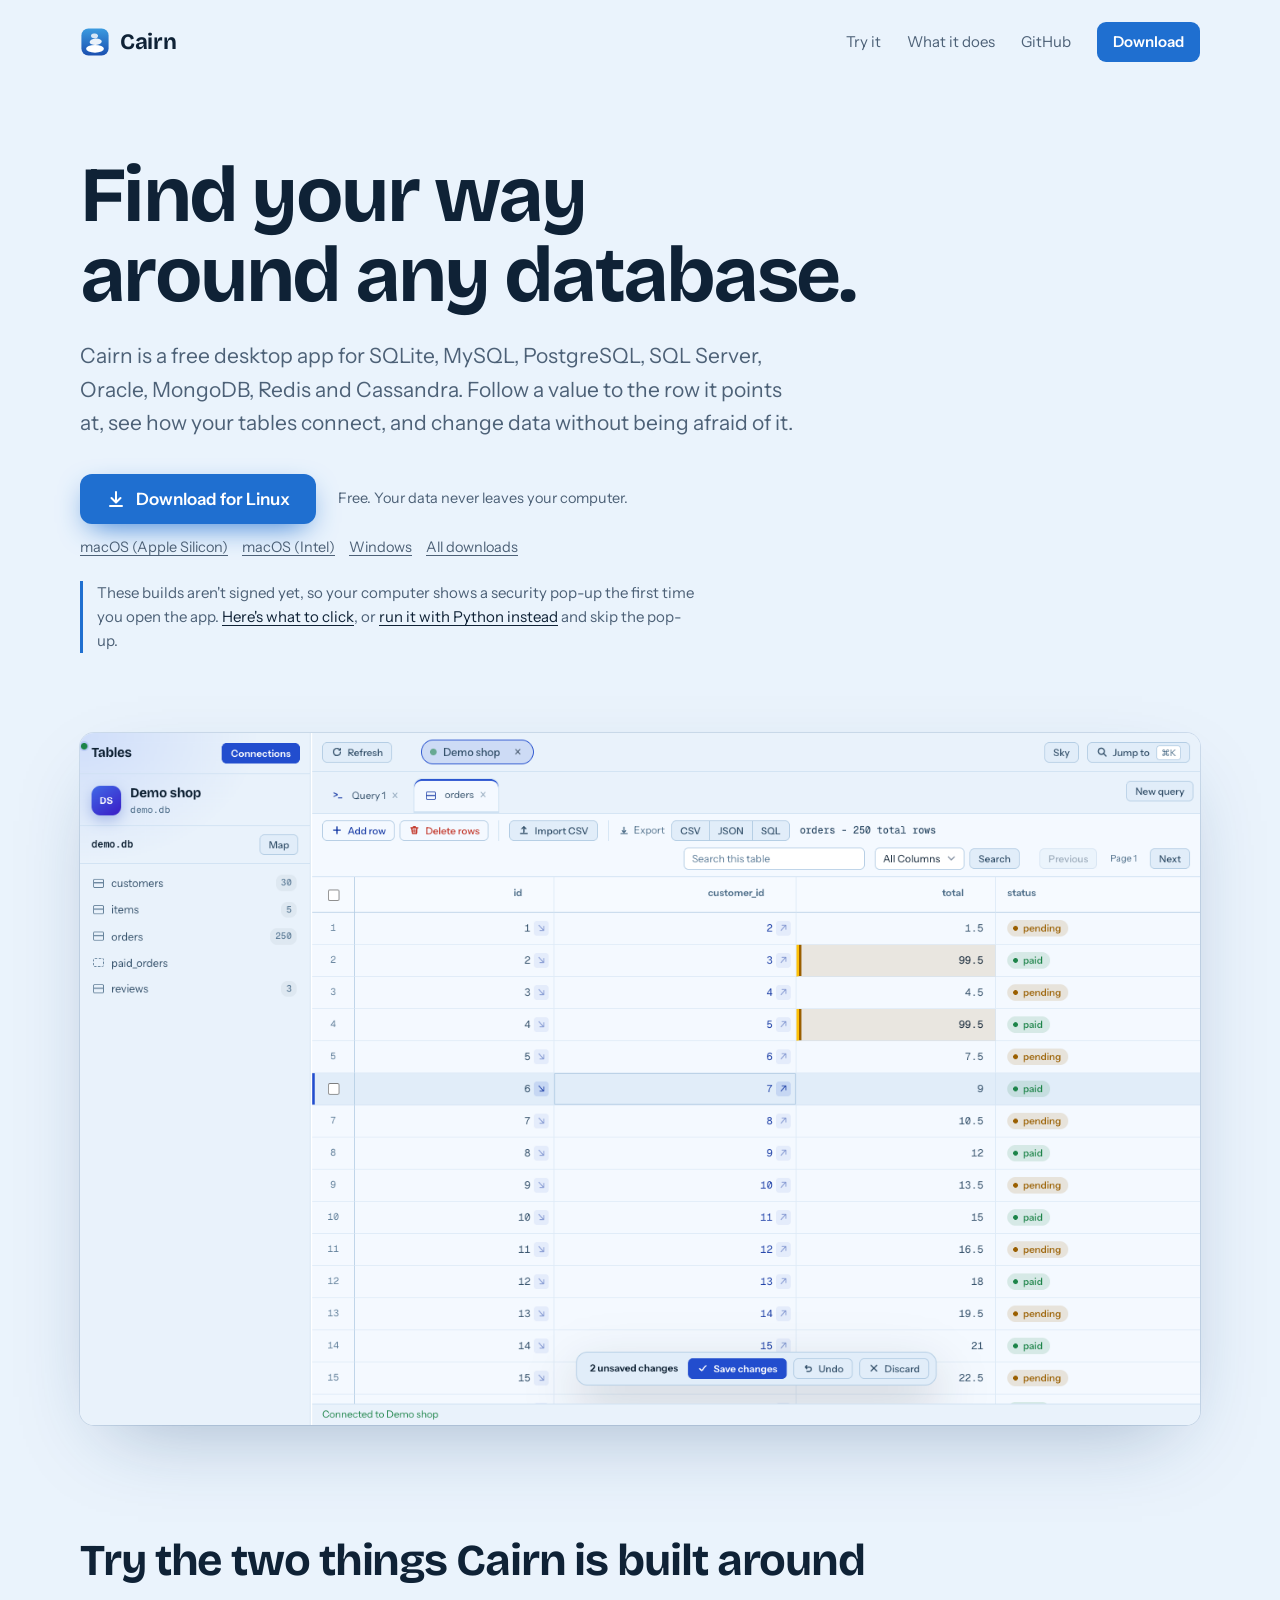
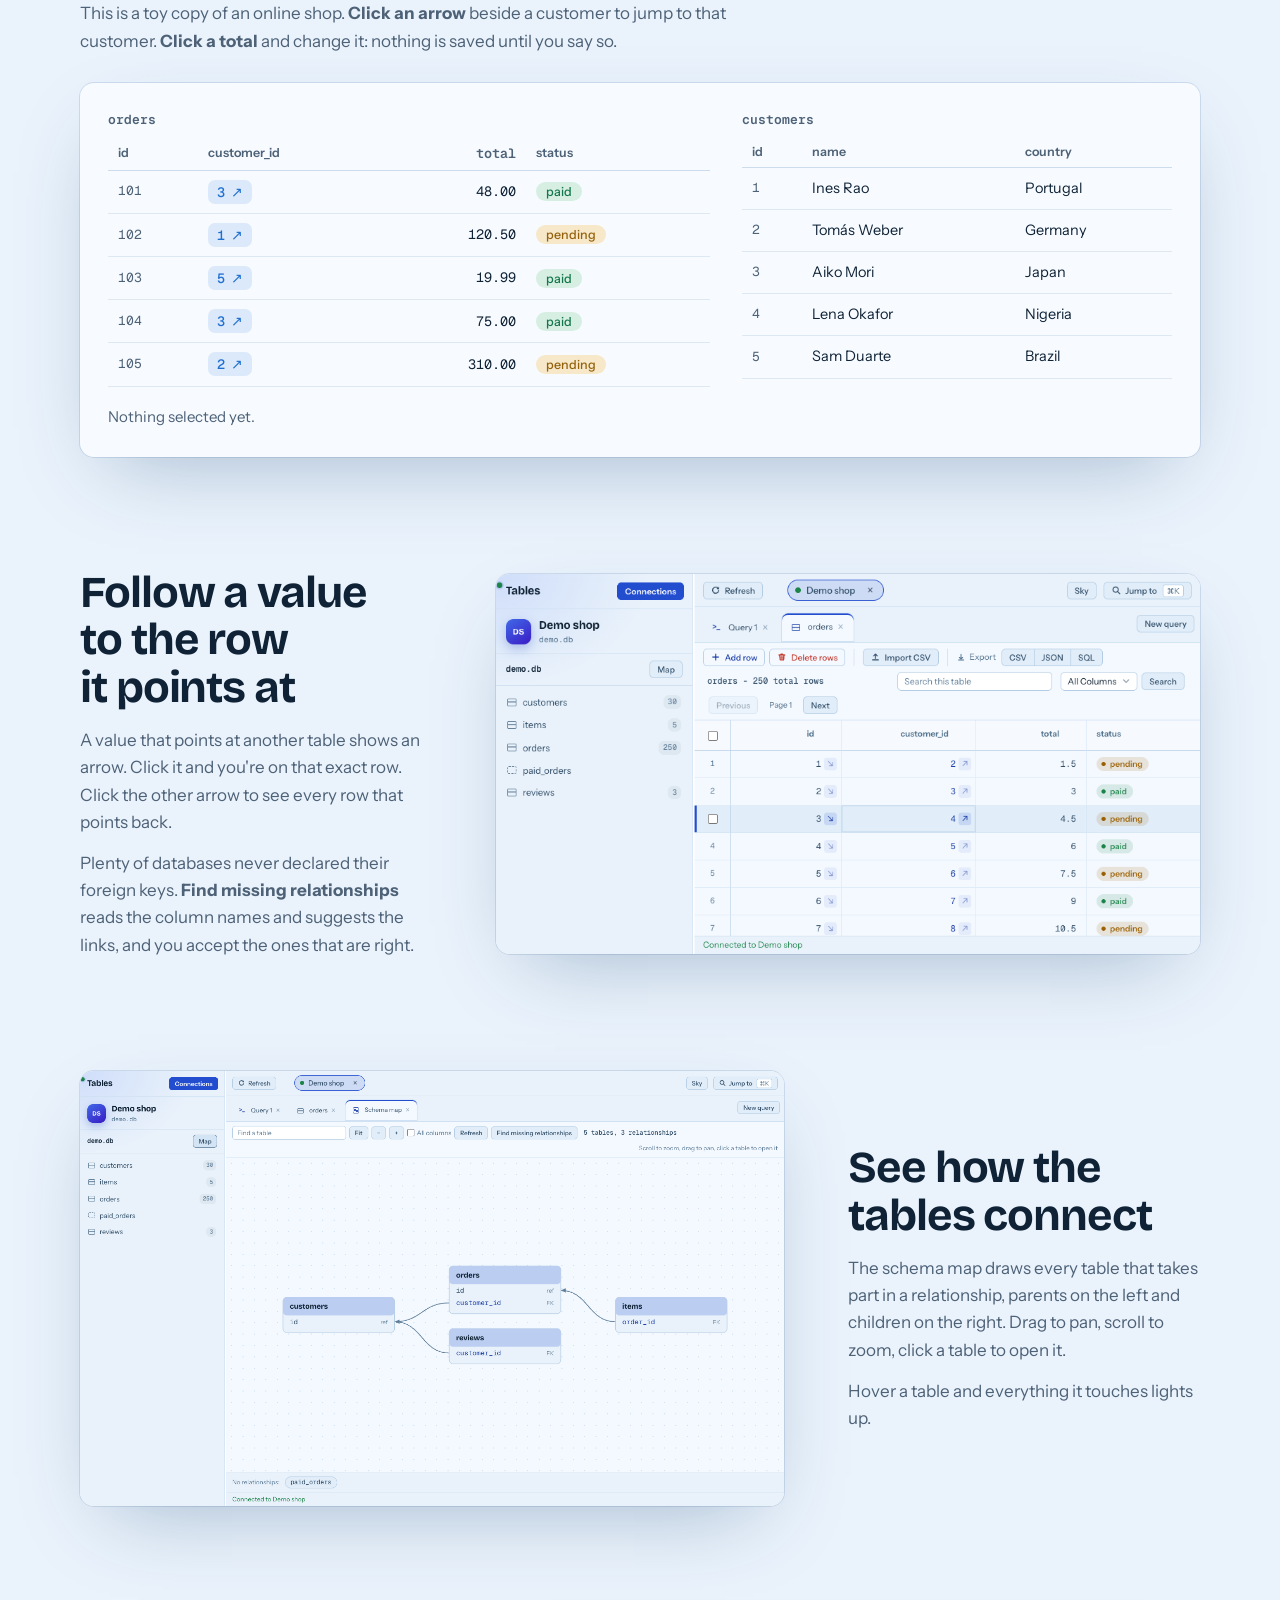
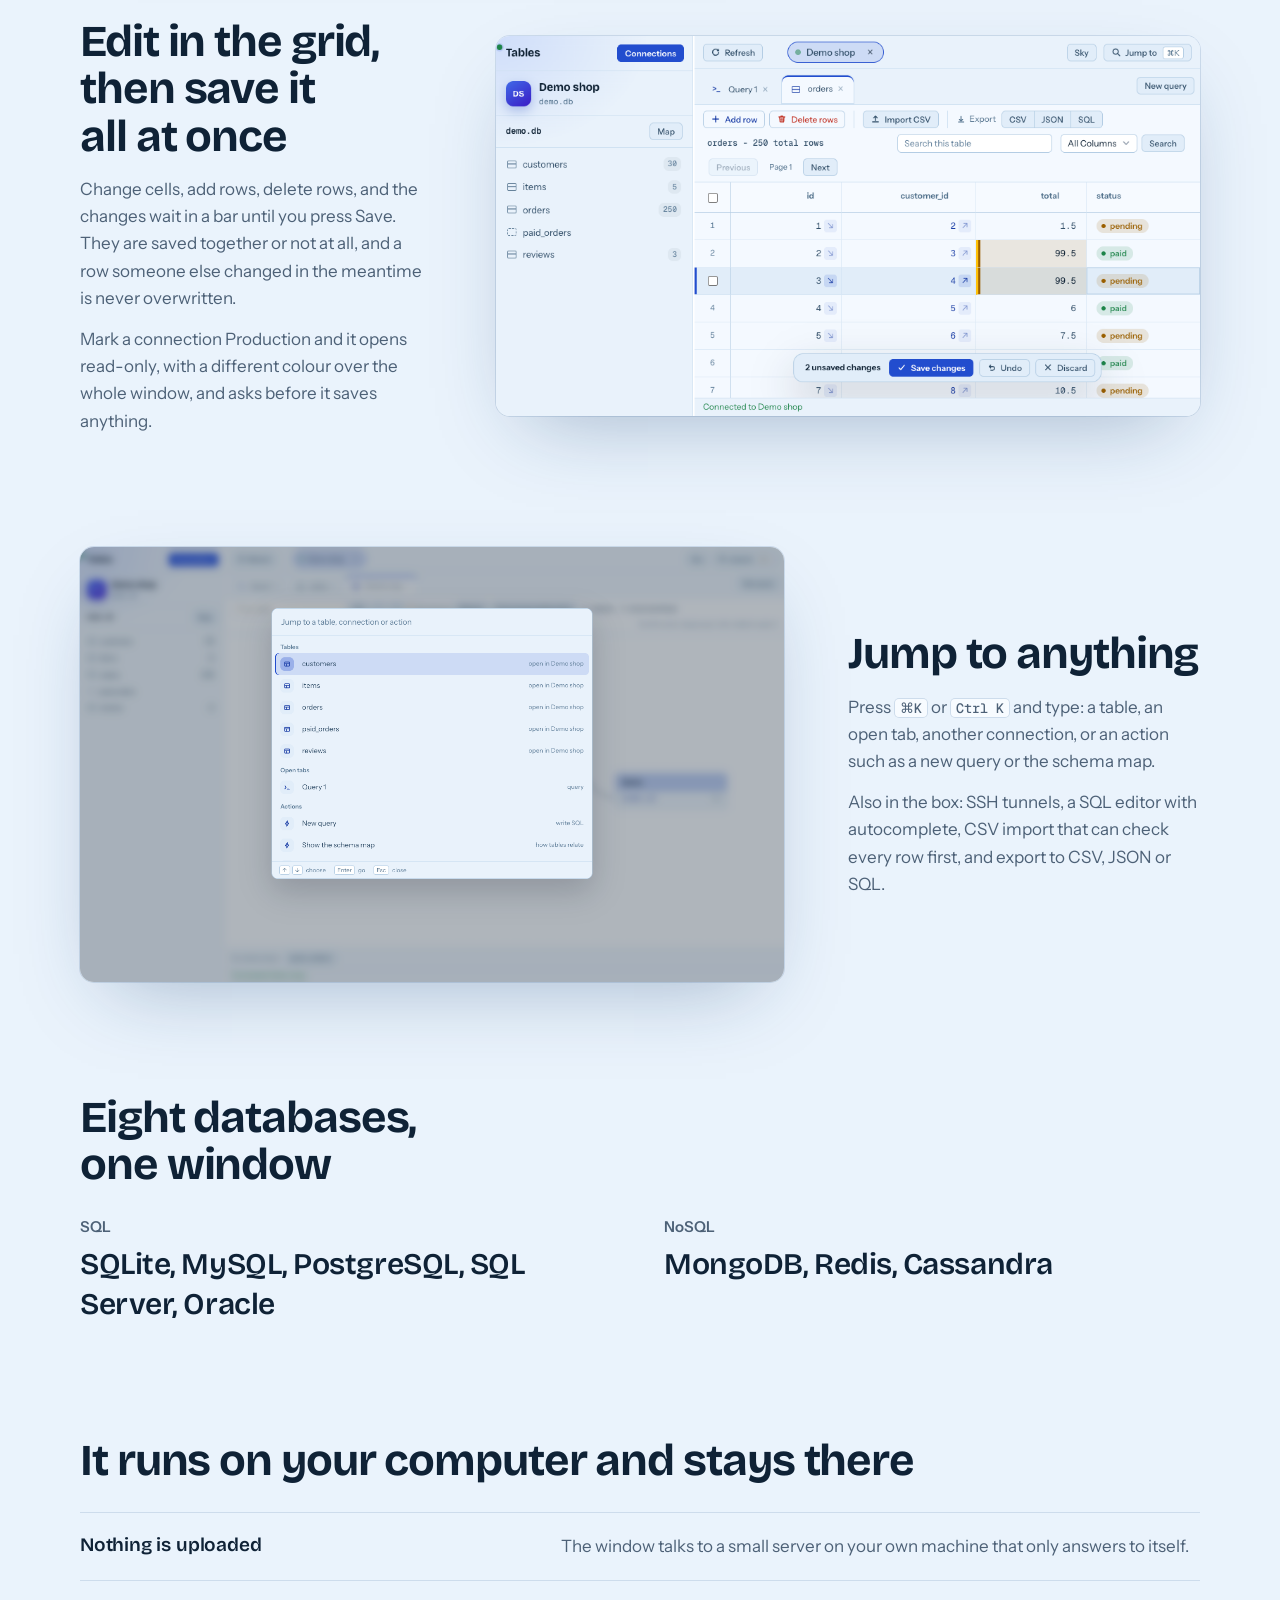
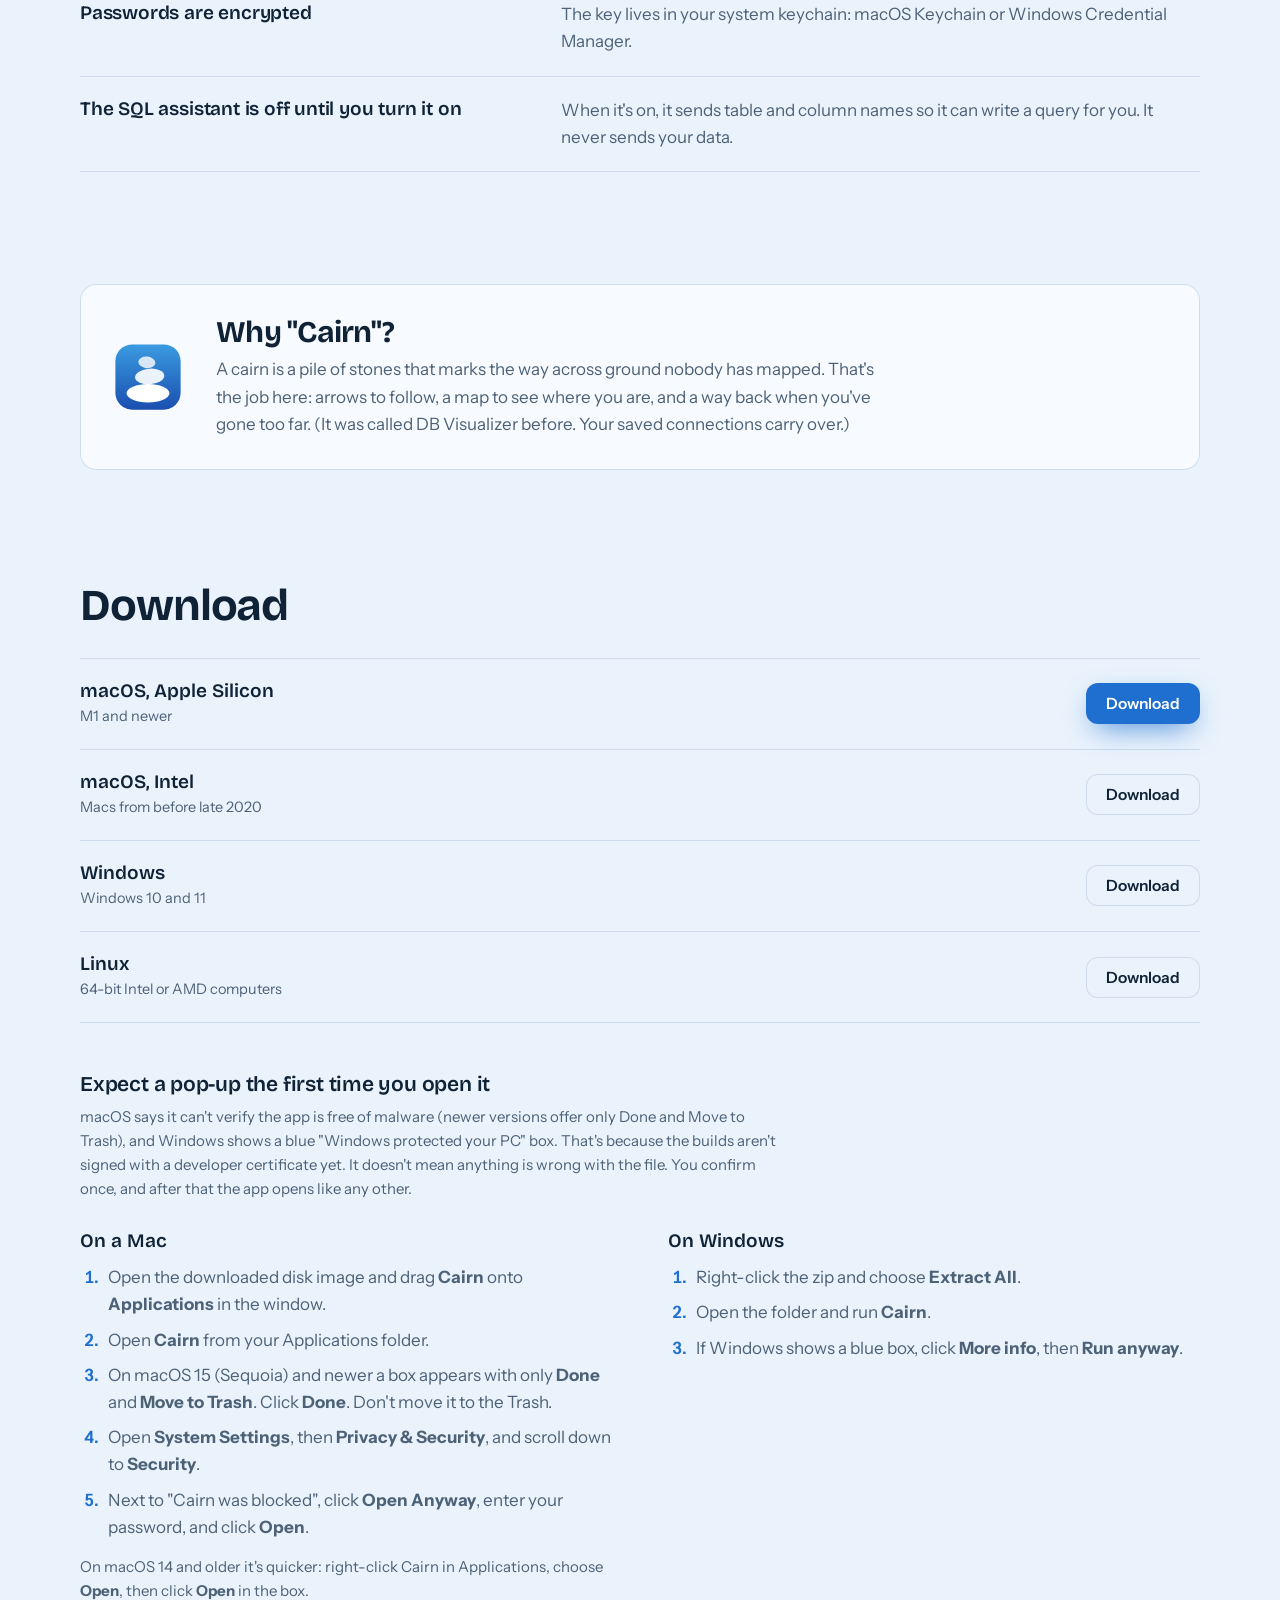
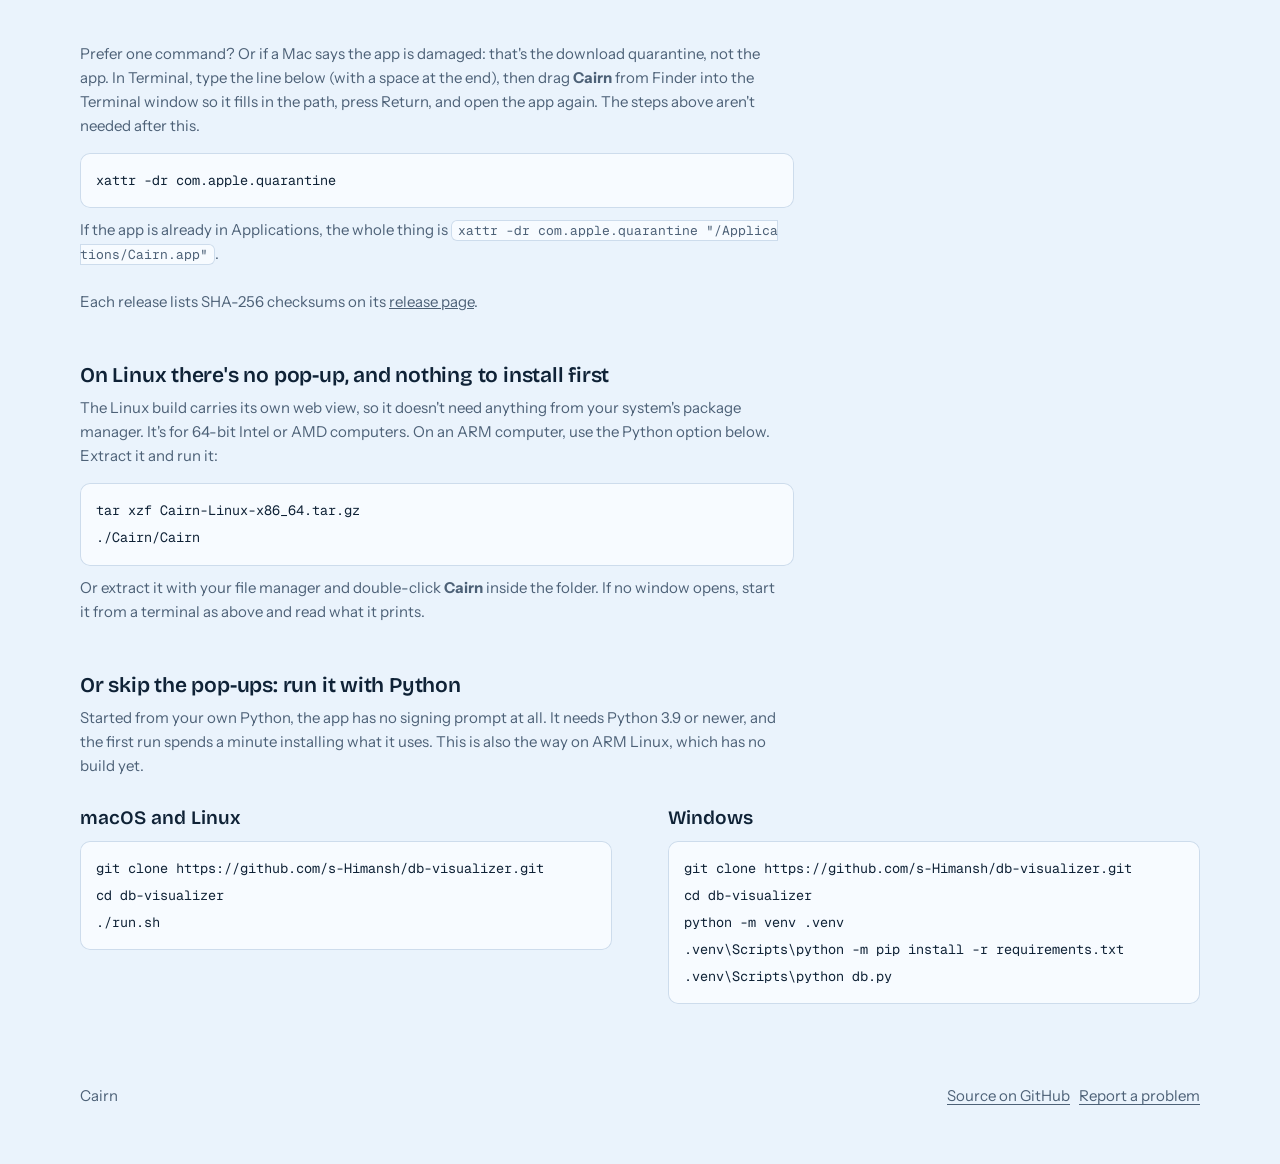
==== commit 12adca0a: "A Linux build: the app carries its own web view, so there is nothing to install Linux has no built-i" ====
--- a/site/index.html
+++ b/site/index.html
@@ -40,7 +40,7 @@
       <span class="get-note" id="get-note">Free. Your data never leaves your computer.</span>
     </div>
     <p class="other" id="other">
-      <a href="#download">macOS (Intel)</a><a href="#download">Windows</a><a href="#download">All downloads</a>
+      <a href="#download">macOS (Intel)</a><a href="#download">Windows</a><a href="#download">Linux</a><a href="#download">All downloads</a>
     </p>
     <p class="heads-up">These builds aren't signed yet, so your computer shows a security pop-up the first time you open the app. <a href="#first-launch">Here's what to click</a>, or <a href="#source">run it with Python instead</a> and skip the pop-up.</p>
 
@@ -169,6 +169,7 @@
       <div class="item"><div><b>macOS, Apple Silicon</b><small>M1 and newer <span data-size="mac-arm"></span></small></div><a class="btn" data-dl="mac-arm" href="https://github.com/s-Himansh/db-visualizer/releases/latest/download/Cairn-macOS-AppleSilicon.dmg">Download</a></div>
       <div class="item"><div><b>macOS, Intel</b><small>Macs from before late 2020 <span data-size="mac-intel"></span></small></div><a class="btn quiet" data-dl="mac-intel" href="https://github.com/s-Himansh/db-visualizer/releases/latest/download/Cairn-macOS-Intel.dmg">Download</a></div>
       <div class="item"><div><b>Windows</b><small>Windows 10 and 11 <span data-size="win"></span></small></div><a class="btn quiet" data-dl="win" href="https://github.com/s-Himansh/db-visualizer/releases/latest/download/Cairn-Windows.zip">Download</a></div>
+      <div class="item"><div><b>Linux</b><small>64-bit Intel or AMD computers <span data-size="linux"></span></small></div><a class="btn quiet" data-dl="linux" href="https://github.com/s-Himansh/db-visualizer/releases/latest/download/Cairn-Linux-x86_64.tar.gz">Download</a></div>
     </div>
 
     <h3 class="sub" id="first-launch">Expect a pop-up the first time you open it</h3>
@@ -197,10 +198,16 @@
     <p class="fine">Prefer one command? Or if a Mac says the app is damaged: that's the download quarantine, not the app. In Terminal, type the line below (with a space at the end), then drag <b>Cairn</b> from Finder into the Terminal window so it fills in the path, press Return, and open the app again. The steps above aren't needed after this.</p>
     <pre class="narrow"><code>xattr -dr com.apple.quarantine </code></pre>
     <p class="fine" style="margin-top: 10px">If the app is already in Applications, the whole thing is <code>xattr -dr com.apple.quarantine "/Applications/Cairn.app"</code>.</p>
-    <p class="fine">Each release lists SHA-256 checksums on its <a href="https://github.com/s-Himansh/db-visualizer/releases/latest">release page</a>. There's no Linux build yet; see the Python option below.</p>
+    <p class="fine">Each release lists SHA-256 checksums on its <a href="https://github.com/s-Himansh/db-visualizer/releases/latest">release page</a>.</p>
+
+    <h3 class="sub" id="linux">On Linux there's no pop-up, and nothing to install first</h3>
+    <p class="fine">The Linux build carries its own web view, so it doesn't need anything from your system's package manager. It's for 64-bit Intel or AMD computers. On an ARM computer, use the Python option below. Extract it and run it:</p>
+    <pre class="narrow"><code>tar xzf Cairn-Linux-x86_64.tar.gz
+./Cairn/Cairn</code></pre>
+    <p class="fine" style="margin-top: 10px">Or extract it with your file manager and double-click <b>Cairn</b> inside the folder. If no window opens, start it from a terminal as above and read what it prints.</p>
 
     <h3 class="sub" id="source">Or skip the pop-ups: run it with Python</h3>
-    <p class="fine">Started from your own Python, the app has no signing prompt at all. It needs Python 3.9 or newer, and the first run spends a minute installing what it uses. This is also the way on Linux.</p>
+    <p class="fine">Started from your own Python, the app has no signing prompt at all. It needs Python 3.9 or newer, and the first run spends a minute installing what it uses. This is also the way on ARM Linux, which has no build yet.</p>
     <div class="launch">
       <div>
         <h3>macOS and Linux</h3>
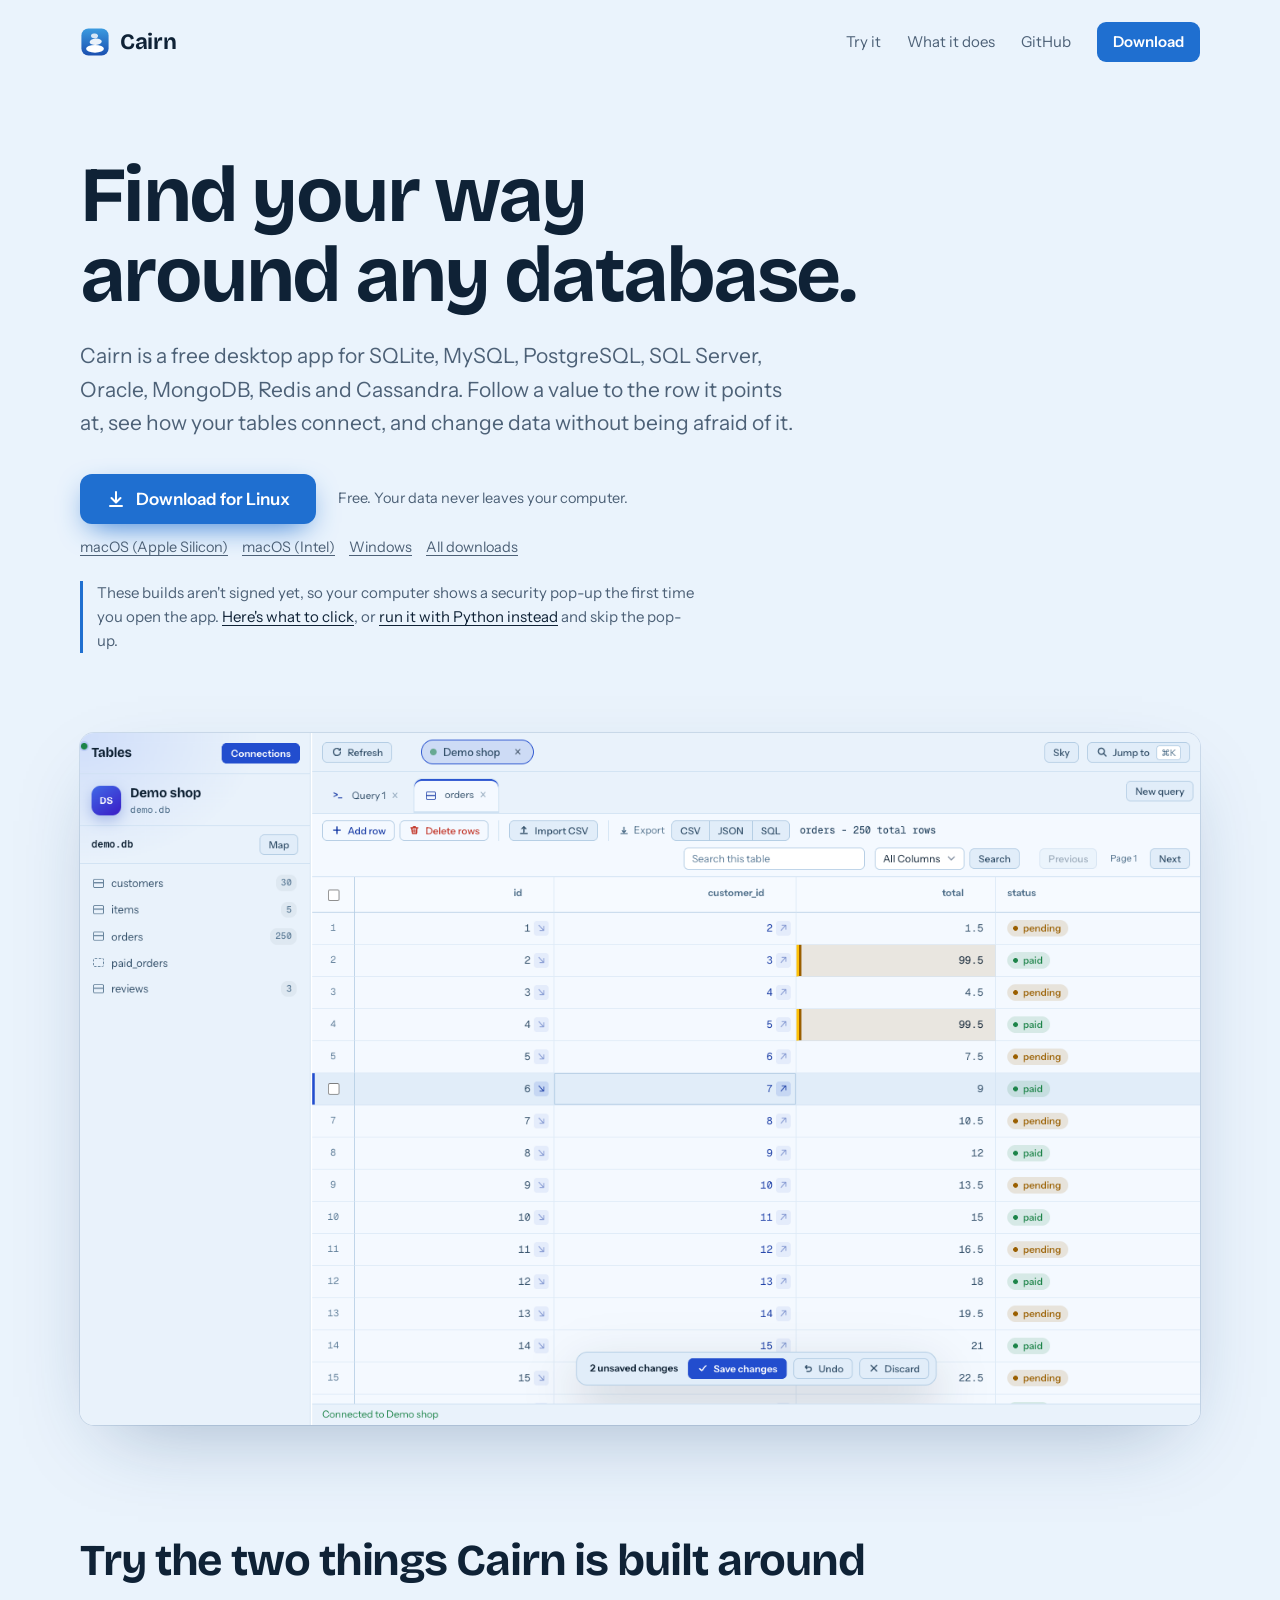
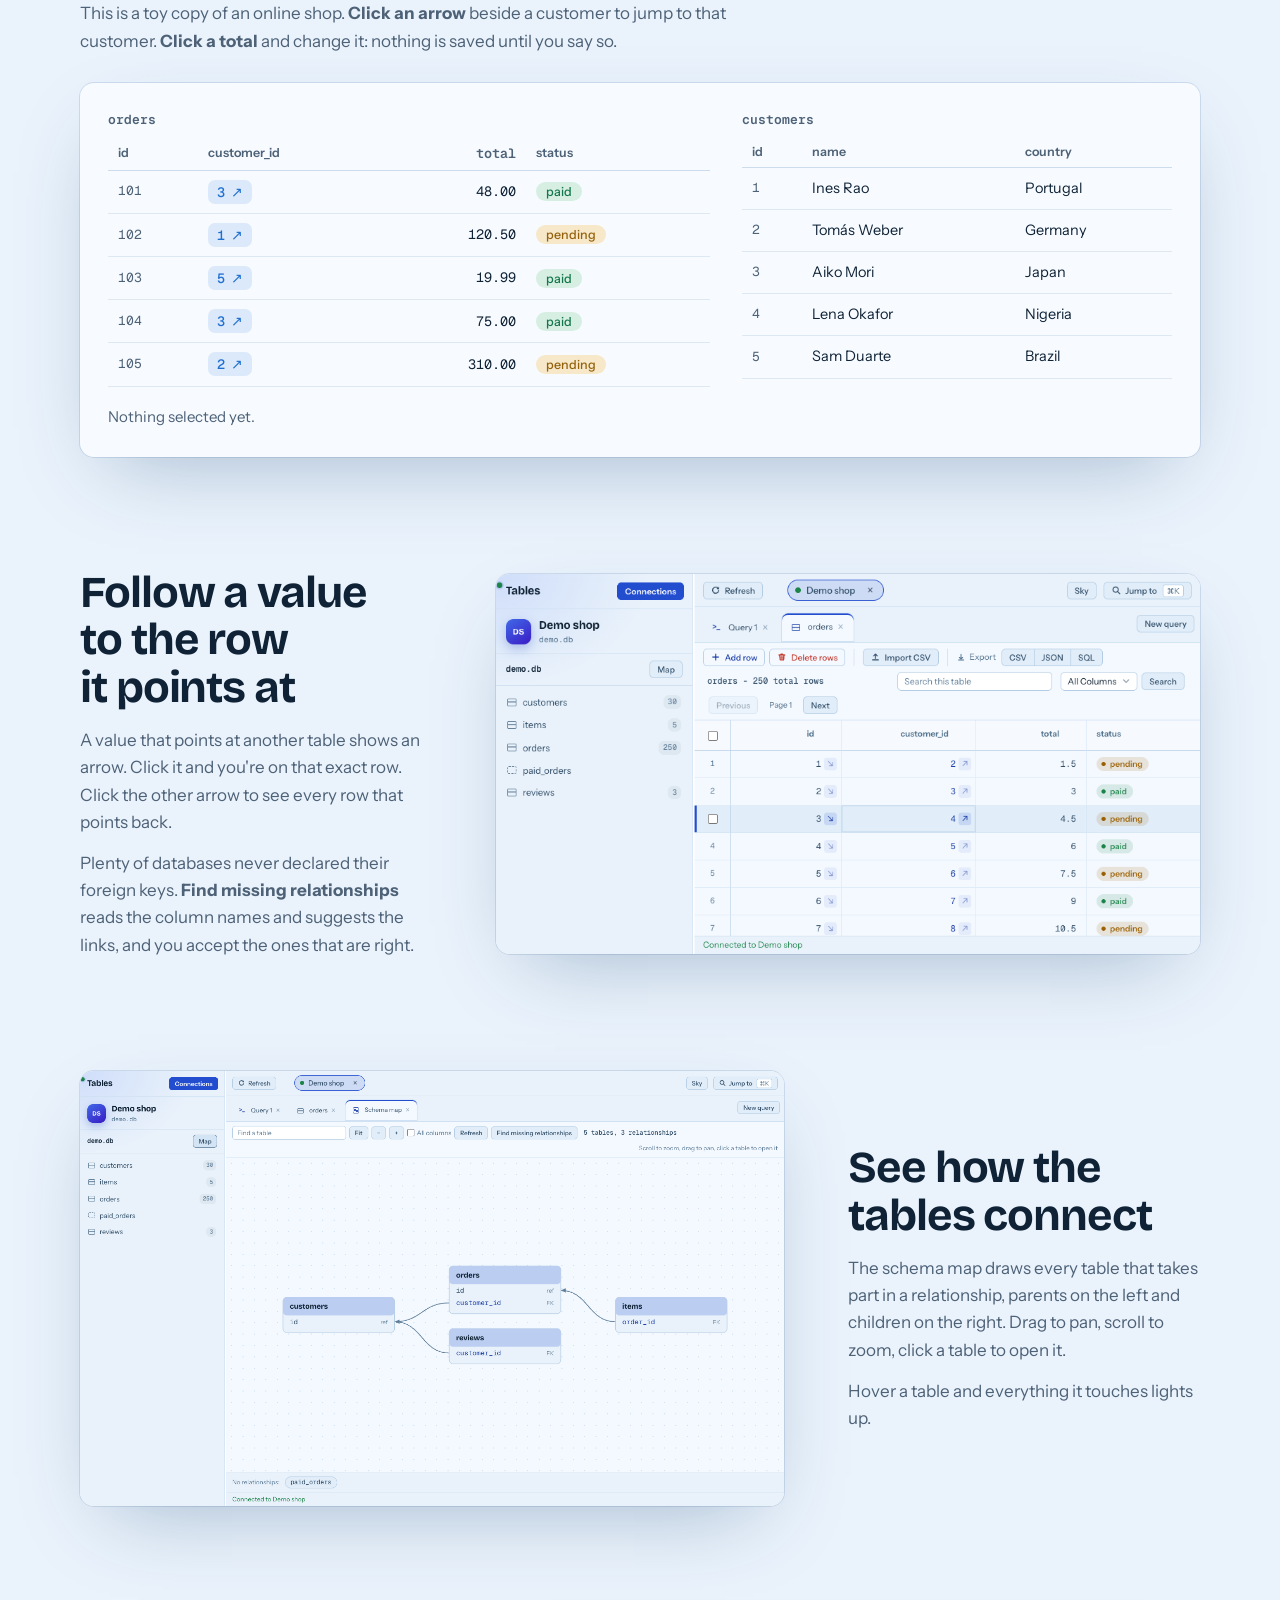
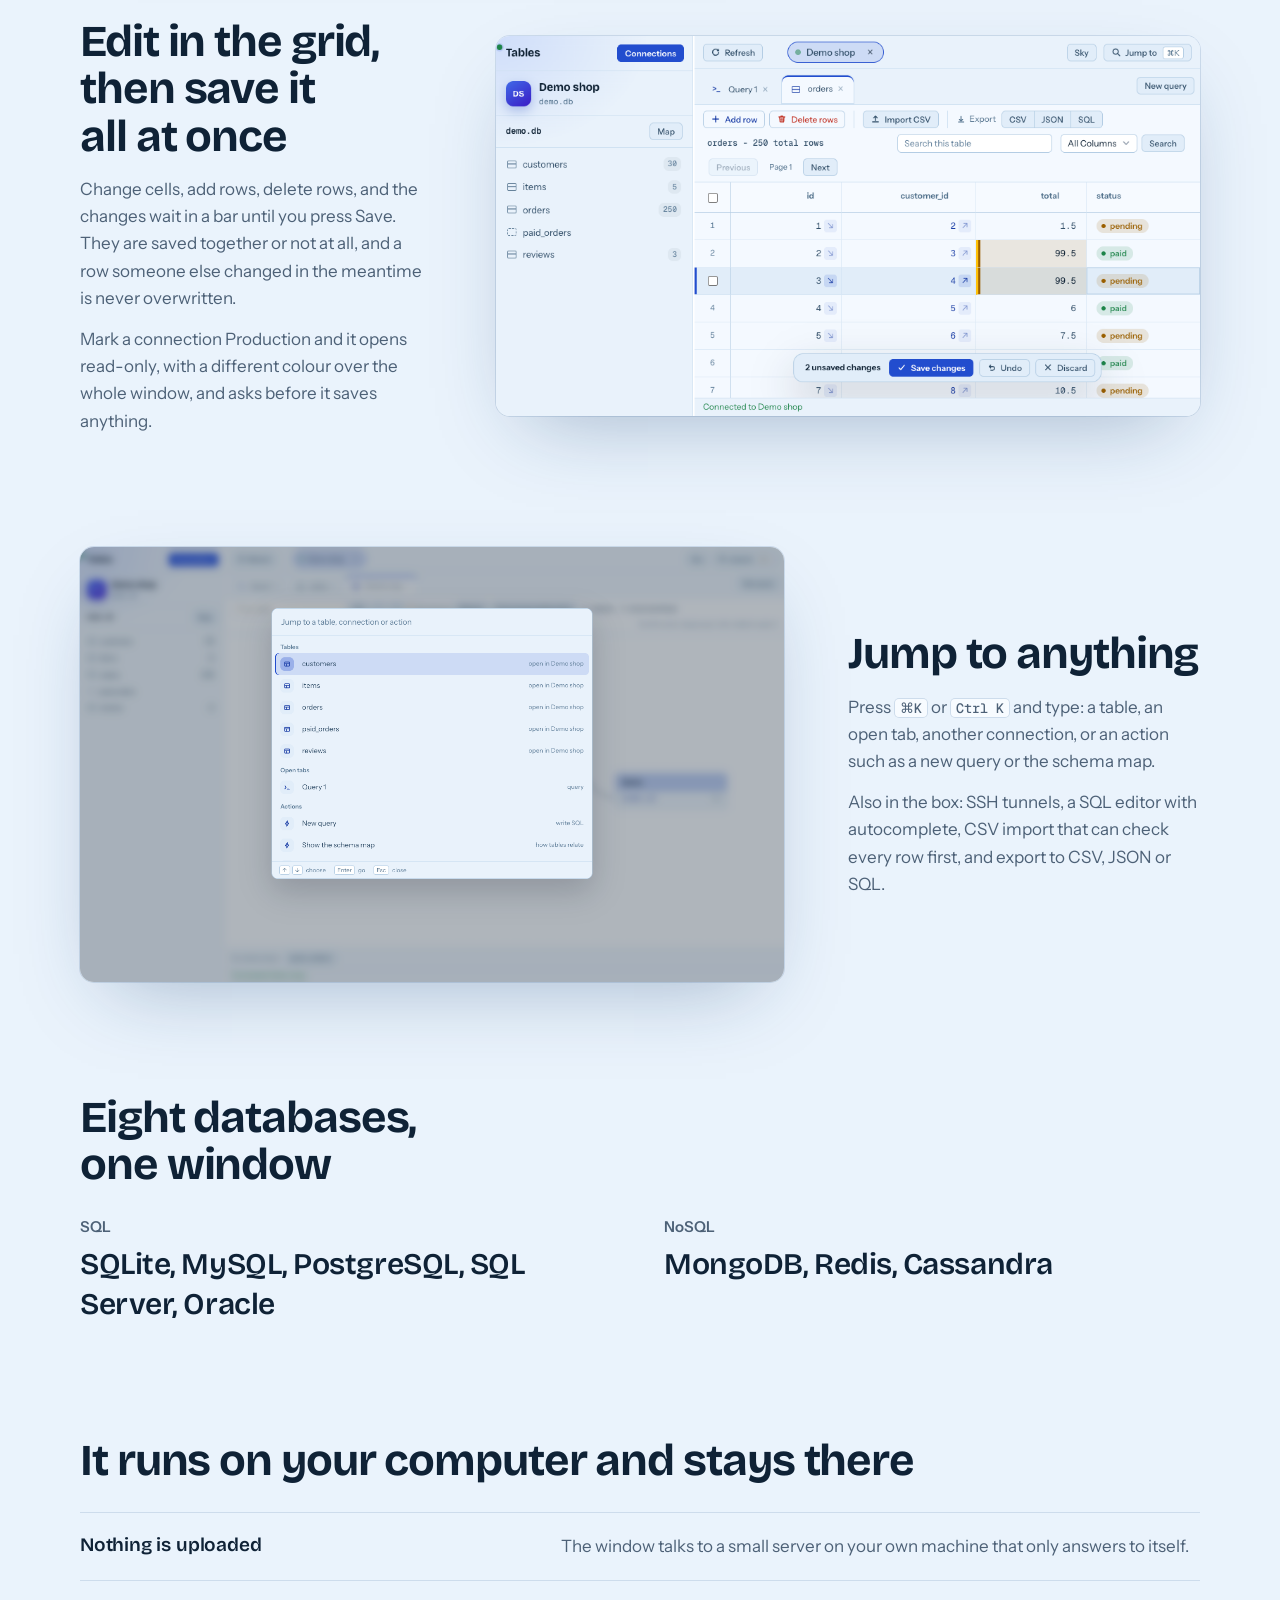
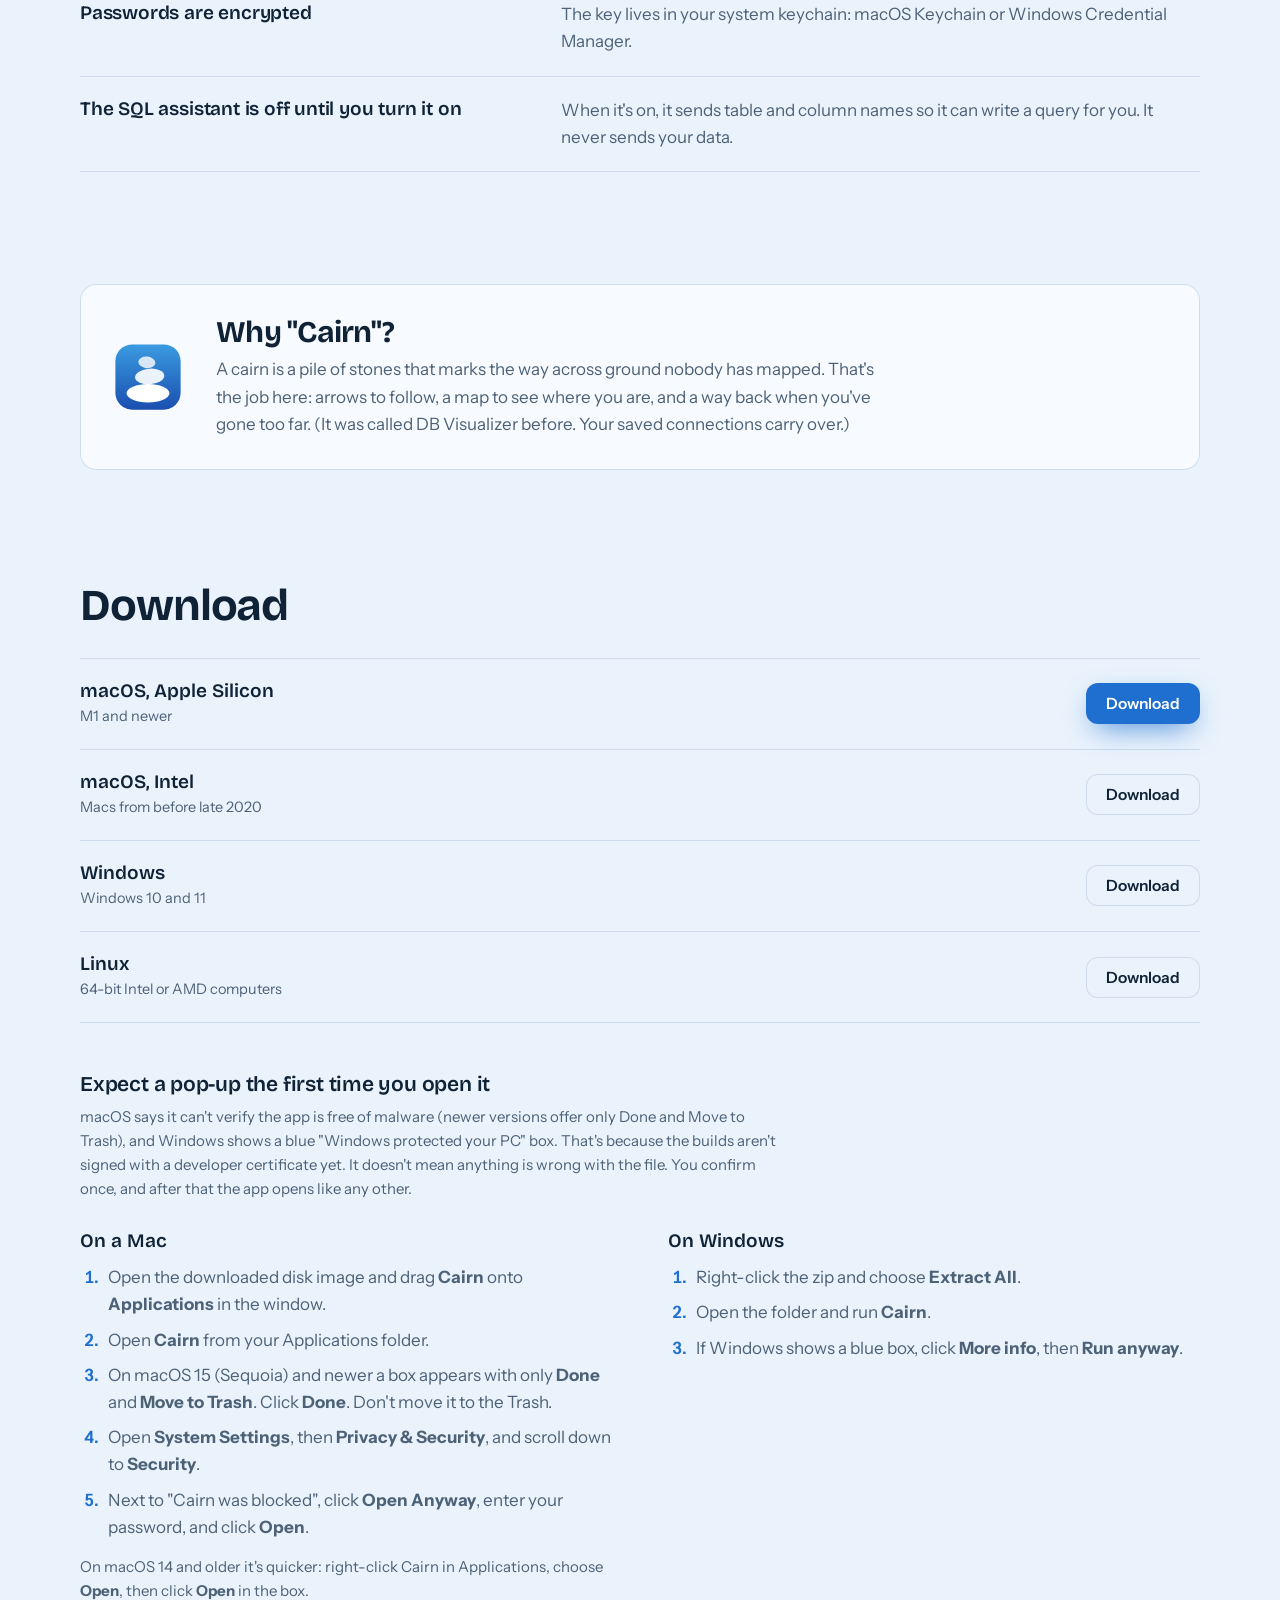
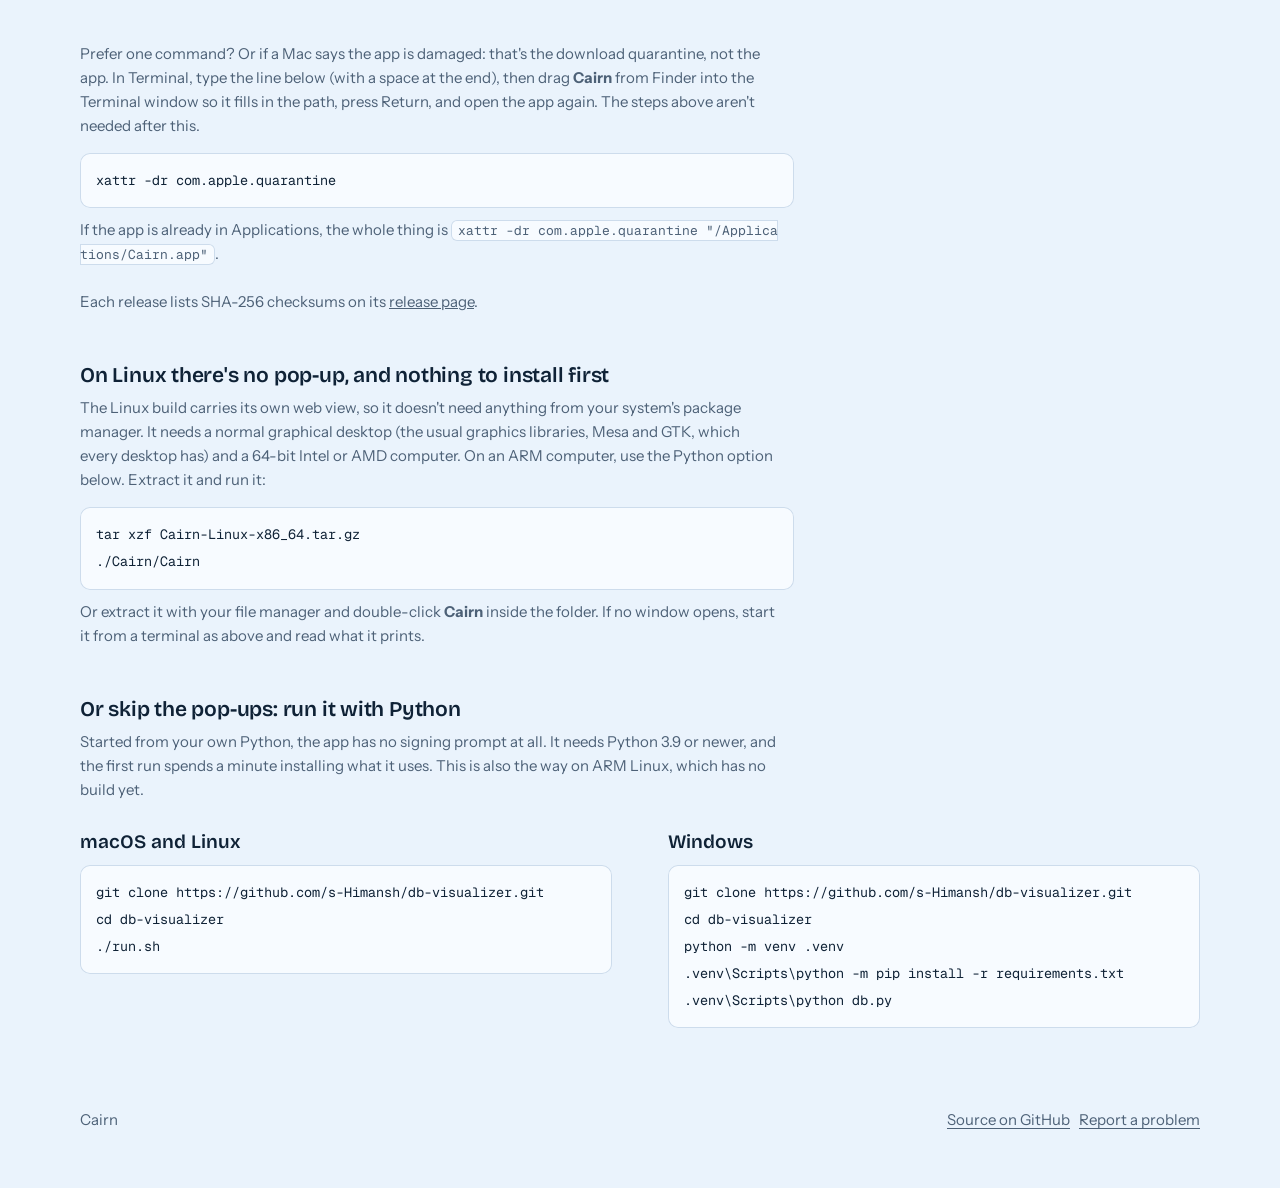
==== commit 0f529fa5: "Linux check: a desktop baseline includes Mesa and the cursor library, which bring the Wayland librar" ====
--- a/site/index.html
+++ b/site/index.html
@@ -201,7 +201,7 @@
     <p class="fine">Each release lists SHA-256 checksums on its <a href="https://github.com/s-Himansh/db-visualizer/releases/latest">release page</a>.</p>
 
     <h3 class="sub" id="linux">On Linux there's no pop-up, and nothing to install first</h3>
-    <p class="fine">The Linux build carries its own web view, so it doesn't need anything from your system's package manager. It's for 64-bit Intel or AMD computers. On an ARM computer, use the Python option below. Extract it and run it:</p>
+    <p class="fine">The Linux build carries its own web view, so it doesn't need anything from your system's package manager. It needs a normal graphical desktop (the usual graphics libraries, Mesa and GTK, which every desktop has) and a 64-bit Intel or AMD computer. On an ARM computer, use the Python option below. Extract it and run it:</p>
     <pre class="narrow"><code>tar xzf Cairn-Linux-x86_64.tar.gz
 ./Cairn/Cairn</code></pre>
     <p class="fine" style="margin-top: 10px">Or extract it with your file manager and double-click <b>Cairn</b> inside the folder. If no window opens, start it from a terminal as above and read what it prints.</p>
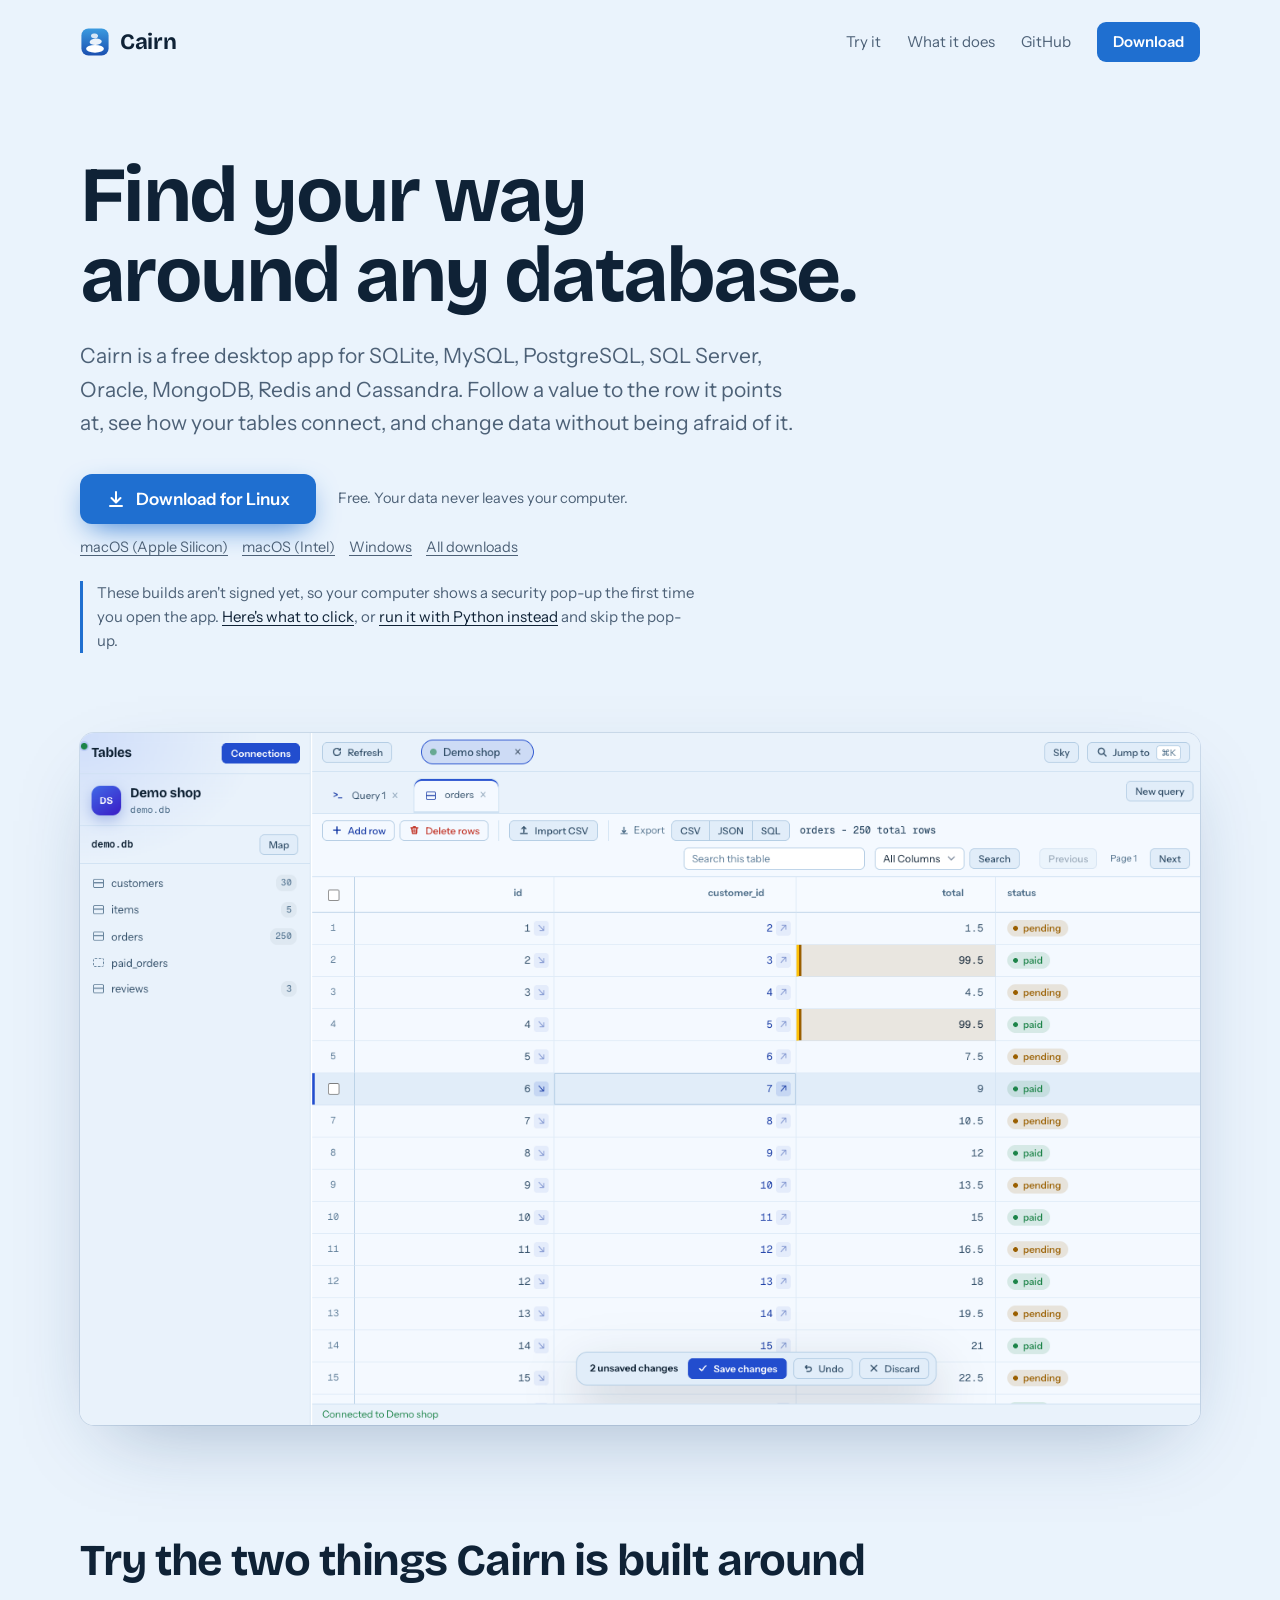
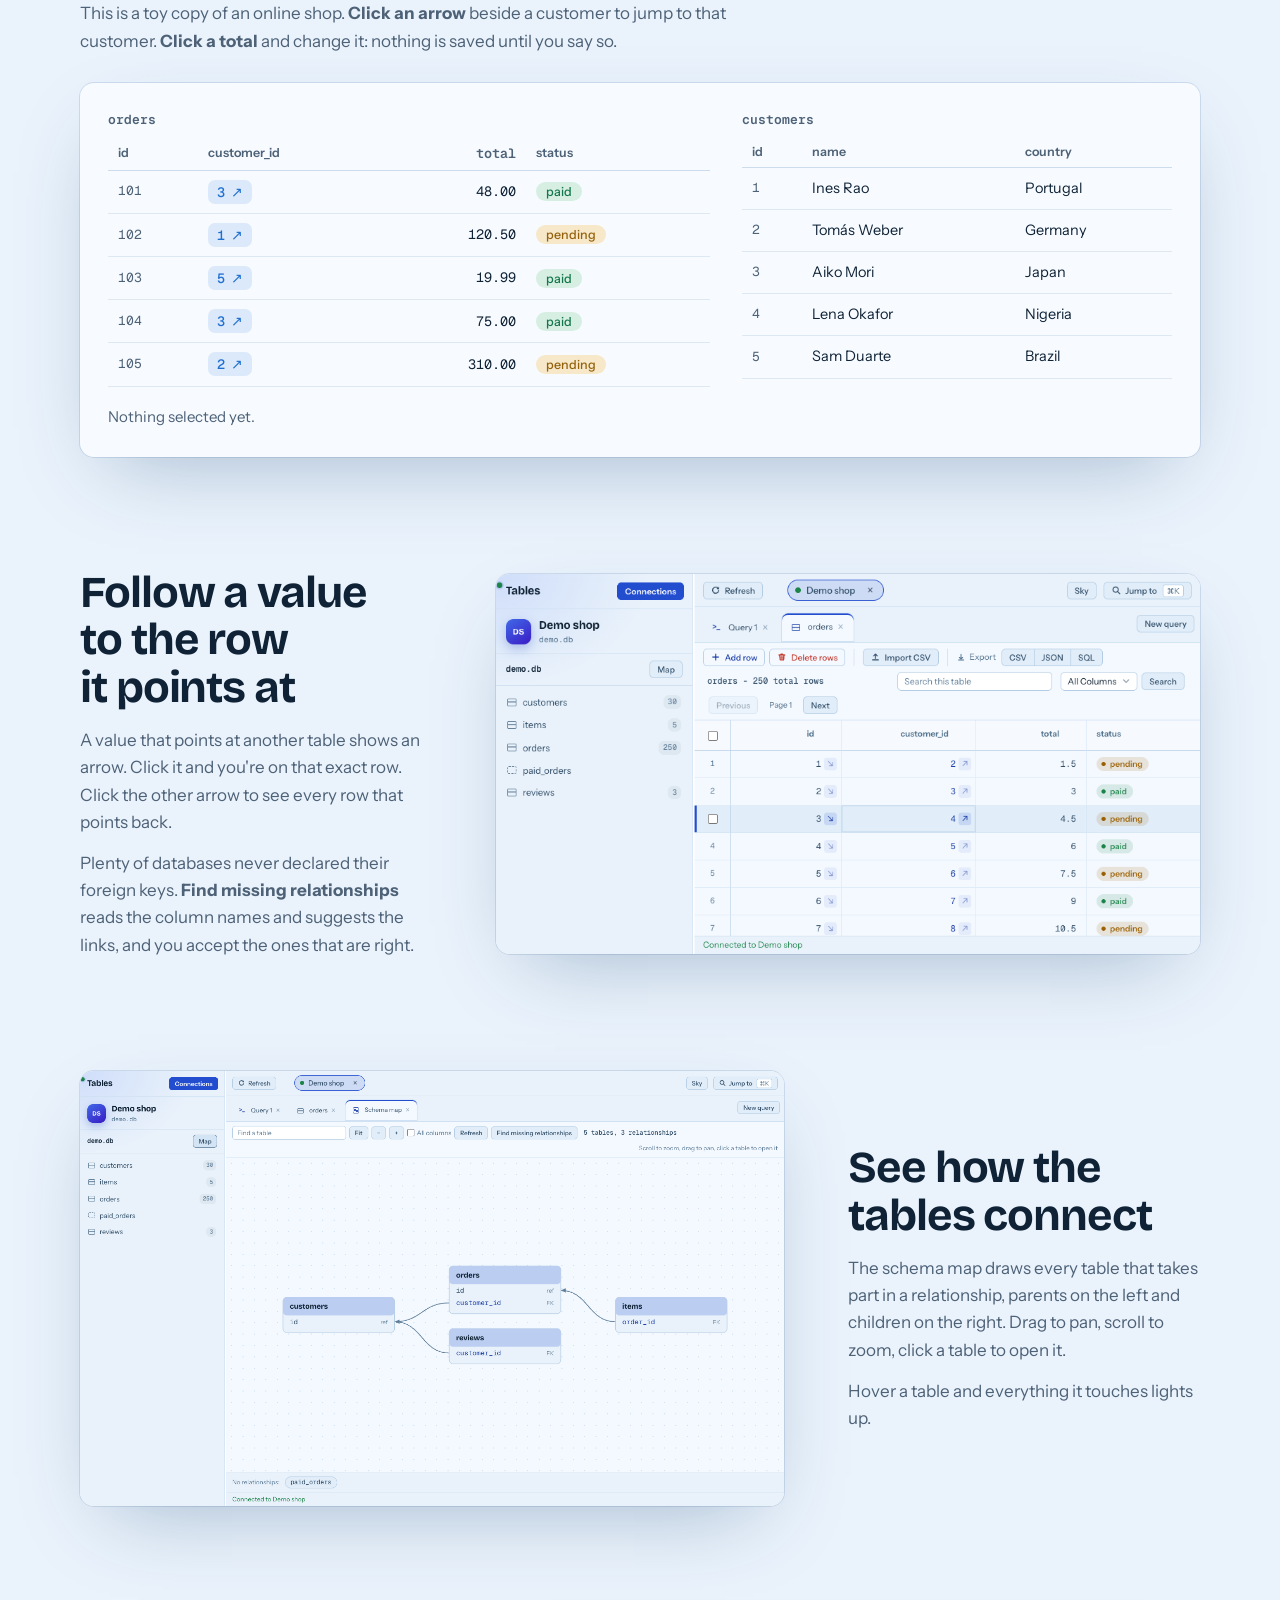
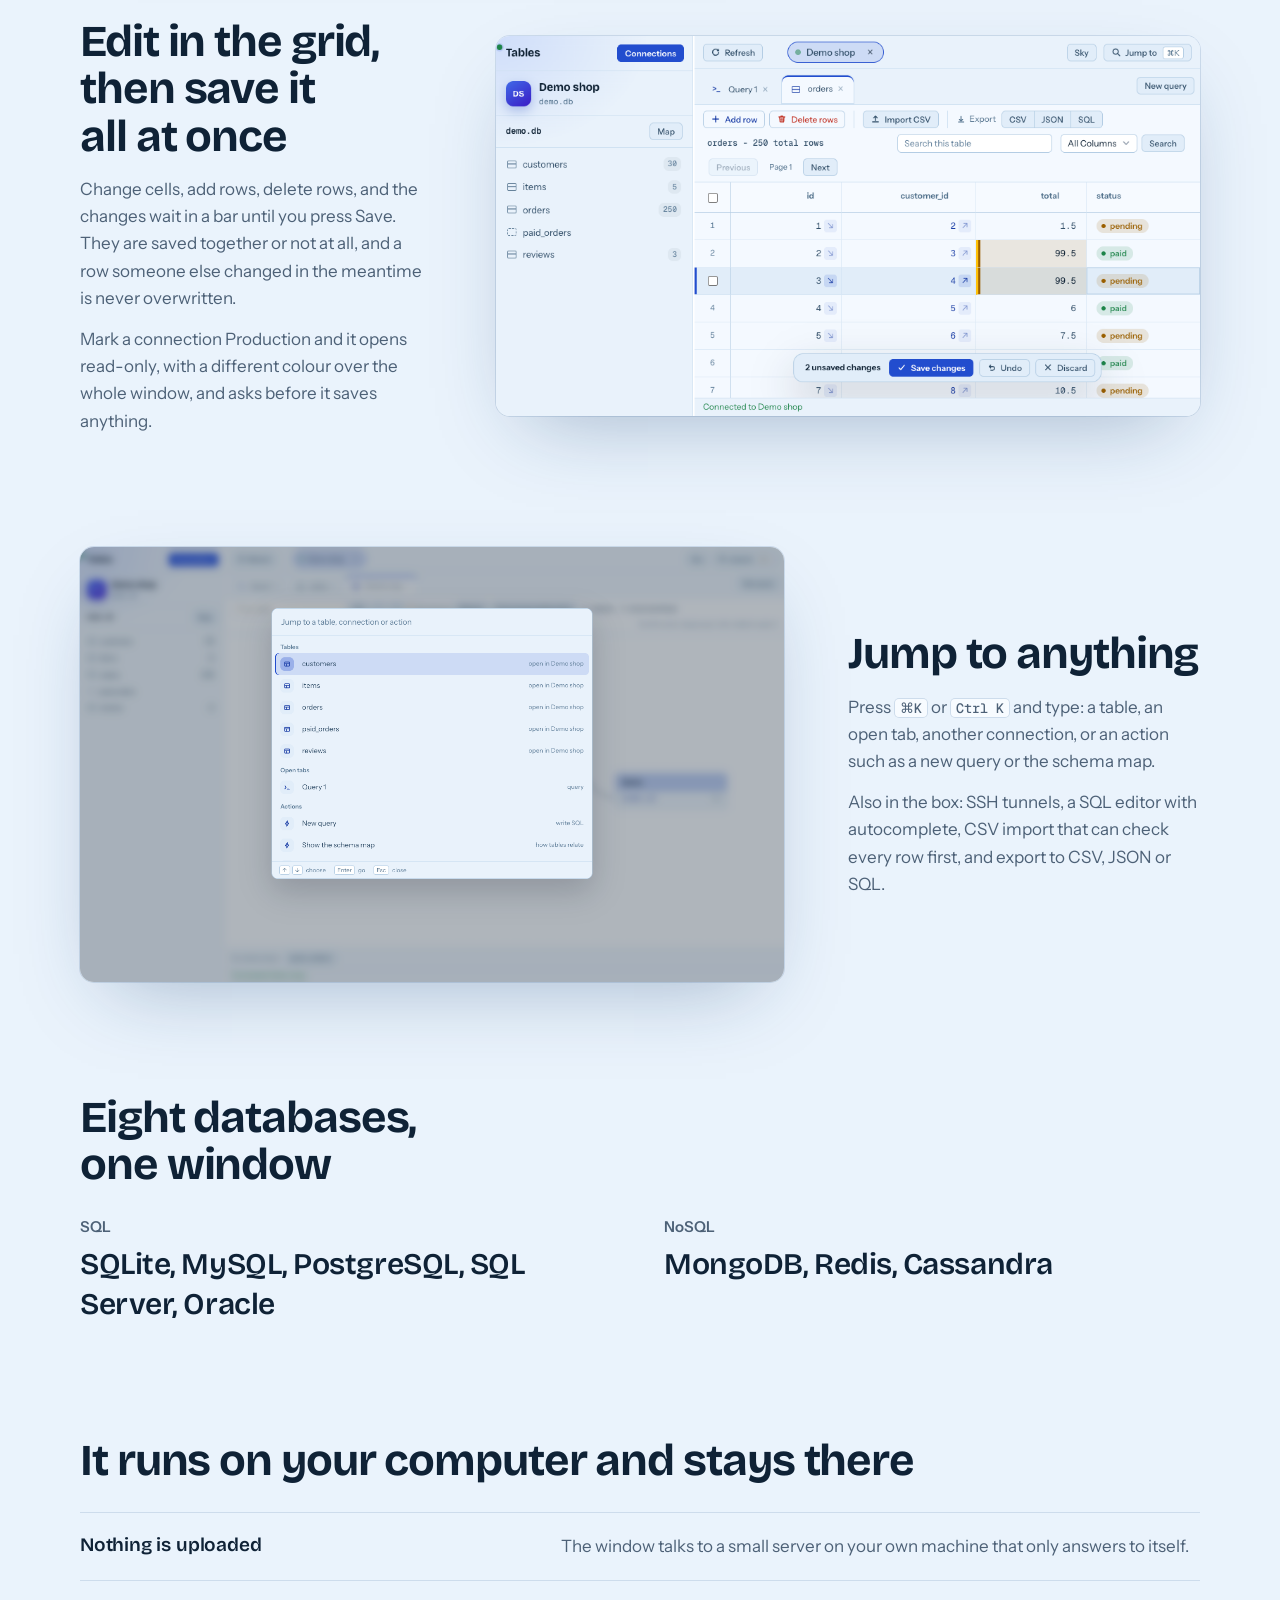
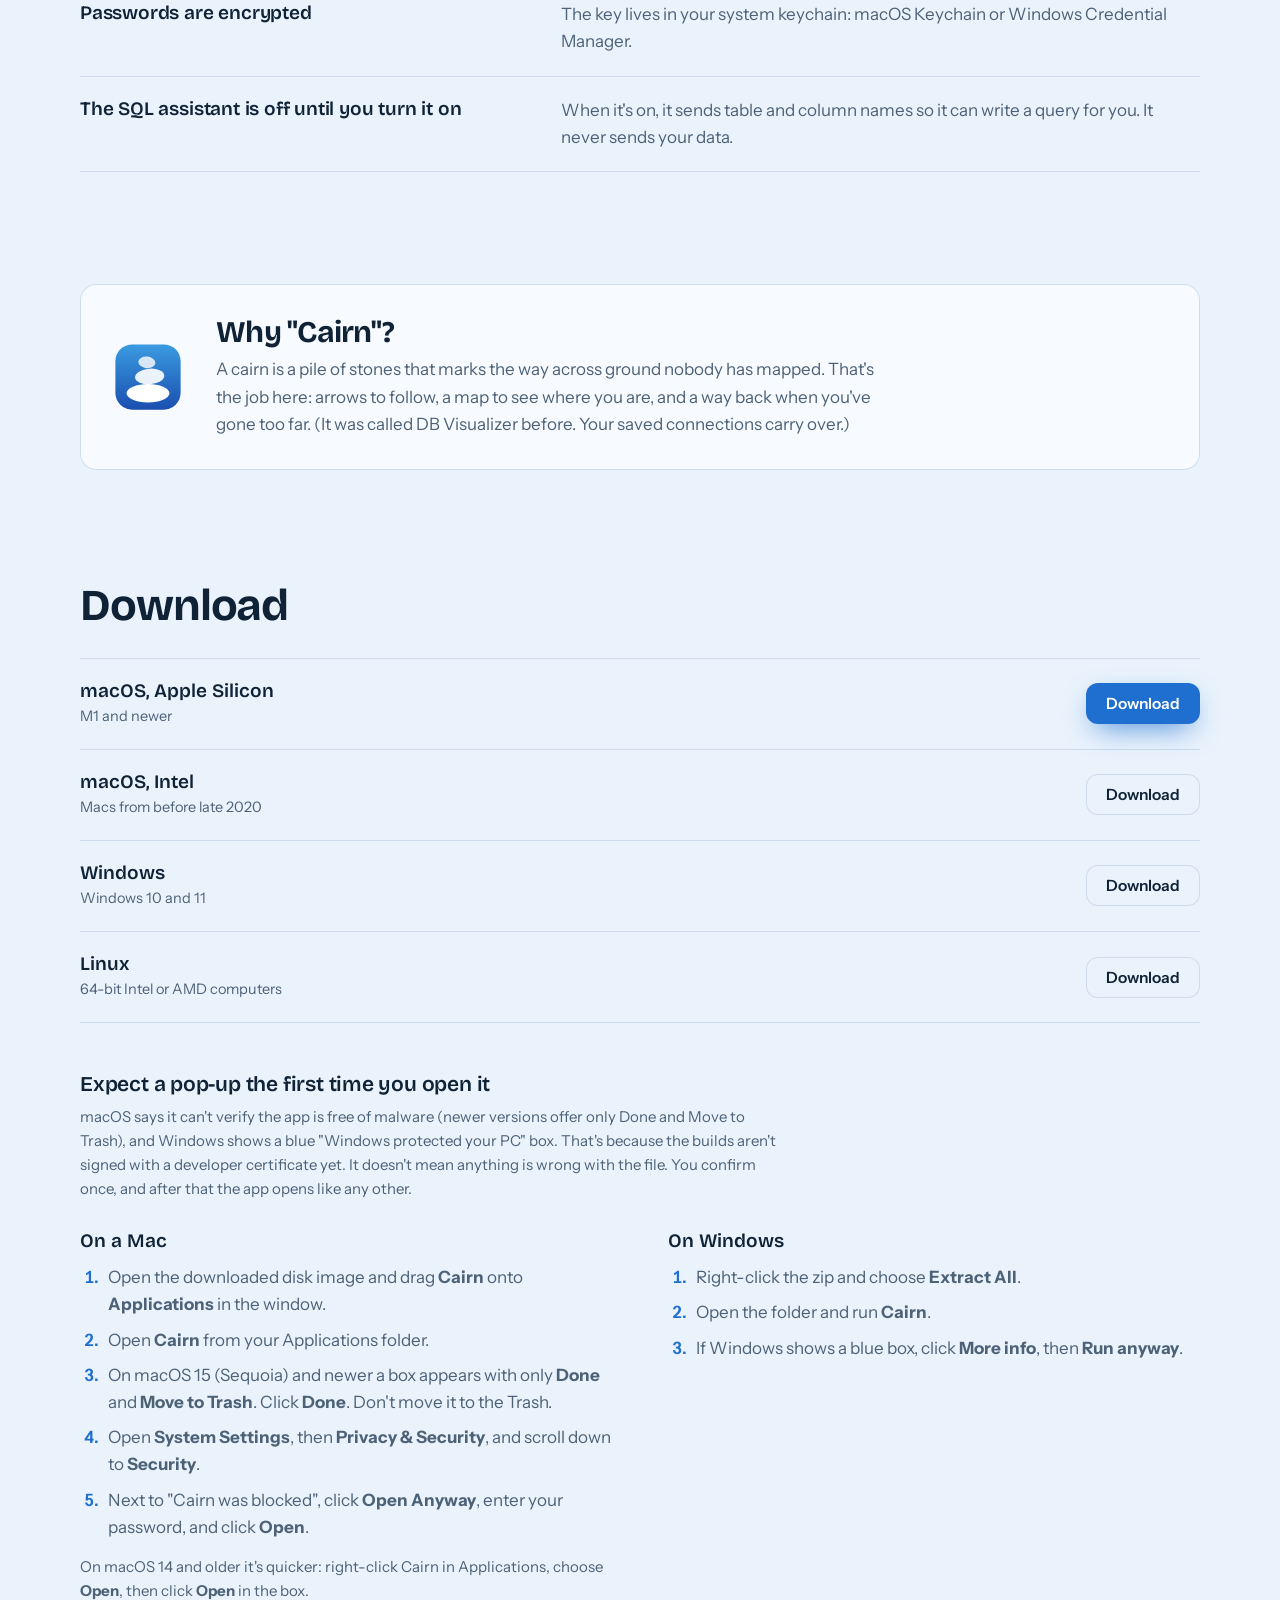
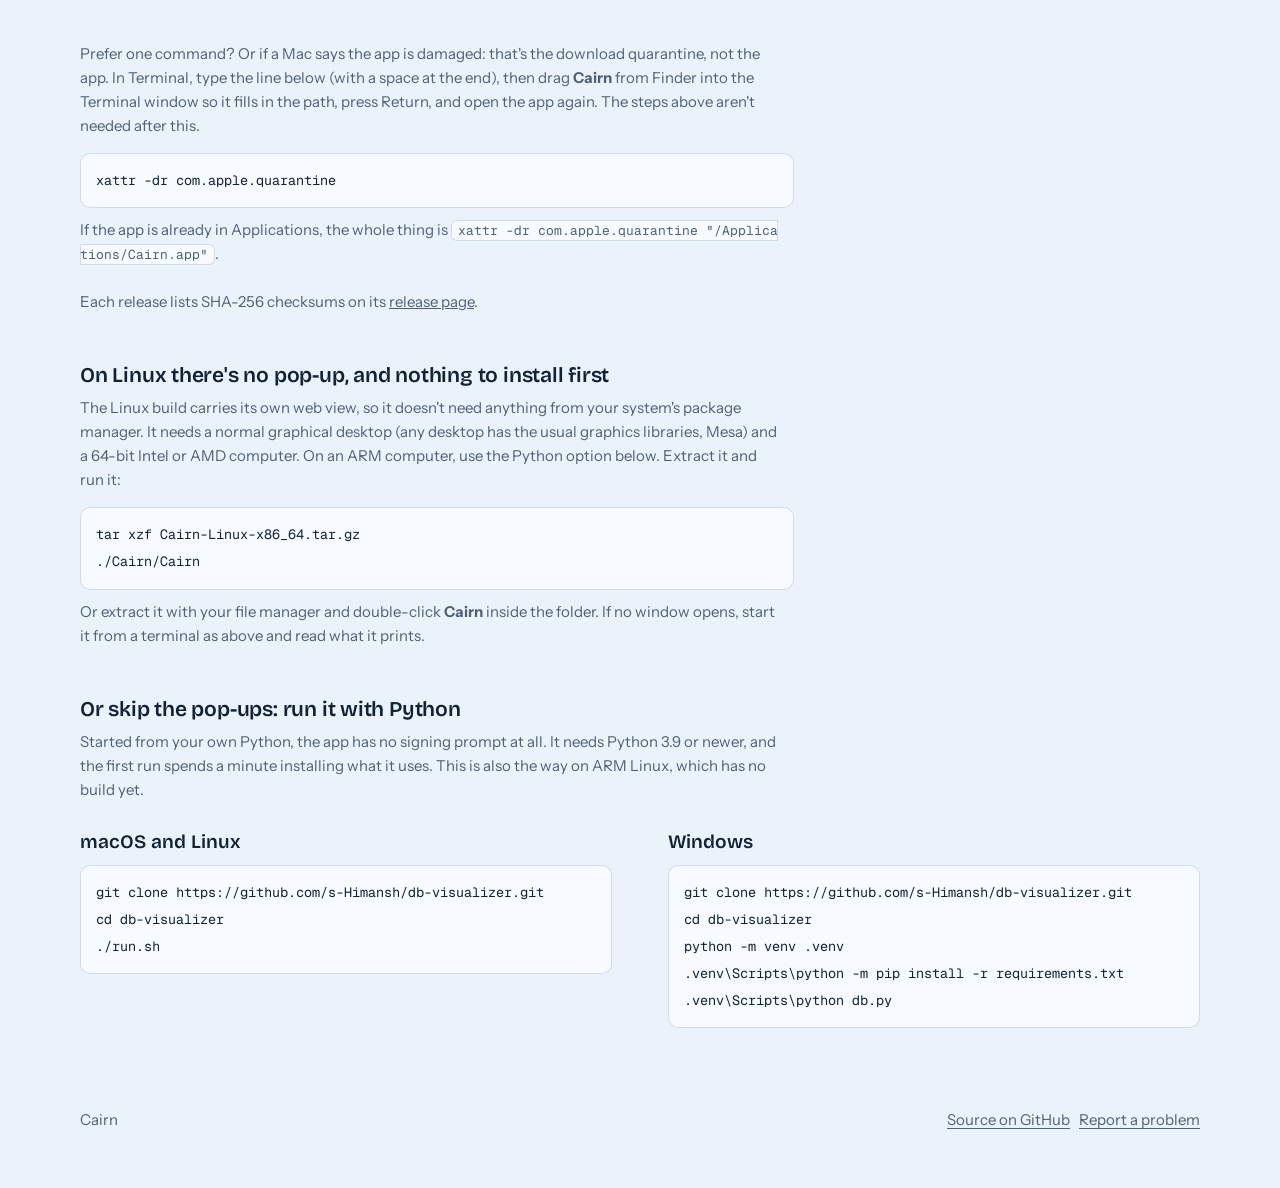
==== commit 51a9ce2a: "Linux: bundle the three small Wayland libraries Qt's web engine will not load without With an accura" ====
--- a/site/index.html
+++ b/site/index.html
@@ -201,7 +201,7 @@
     <p class="fine">Each release lists SHA-256 checksums on its <a href="https://github.com/s-Himansh/db-visualizer/releases/latest">release page</a>.</p>
 
     <h3 class="sub" id="linux">On Linux there's no pop-up, and nothing to install first</h3>
-    <p class="fine">The Linux build carries its own web view, so it doesn't need anything from your system's package manager. It needs a normal graphical desktop (the usual graphics libraries, Mesa and GTK, which every desktop has) and a 64-bit Intel or AMD computer. On an ARM computer, use the Python option below. Extract it and run it:</p>
+    <p class="fine">The Linux build carries its own web view, so it doesn't need anything from your system's package manager. It needs a normal graphical desktop (any desktop has the usual graphics libraries, Mesa) and a 64-bit Intel or AMD computer. On an ARM computer, use the Python option below. Extract it and run it:</p>
     <pre class="narrow"><code>tar xzf Cairn-Linux-x86_64.tar.gz
 ./Cairn/Cairn</code></pre>
     <p class="fine" style="margin-top: 10px">Or extract it with your file manager and double-click <b>Cairn</b> inside the folder. If no window opens, start it from a terminal as above and read what it prints.</p>
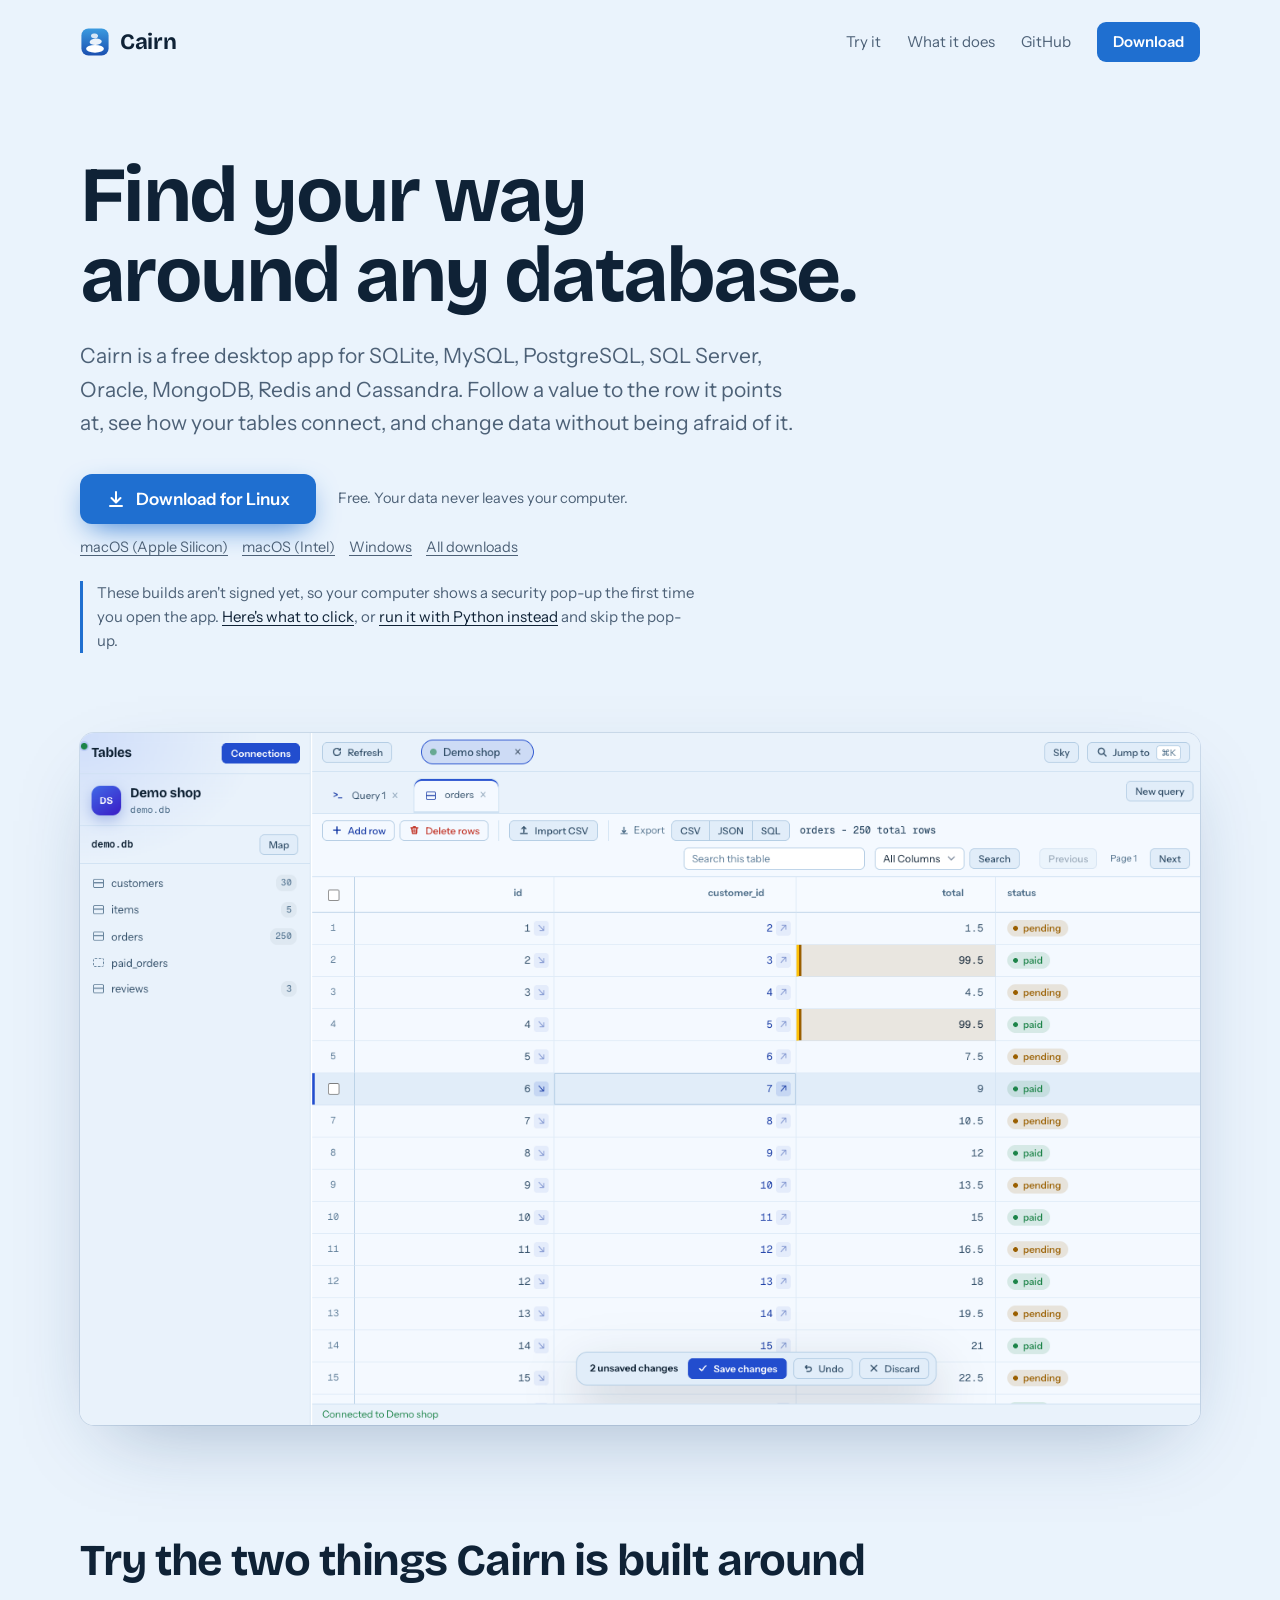
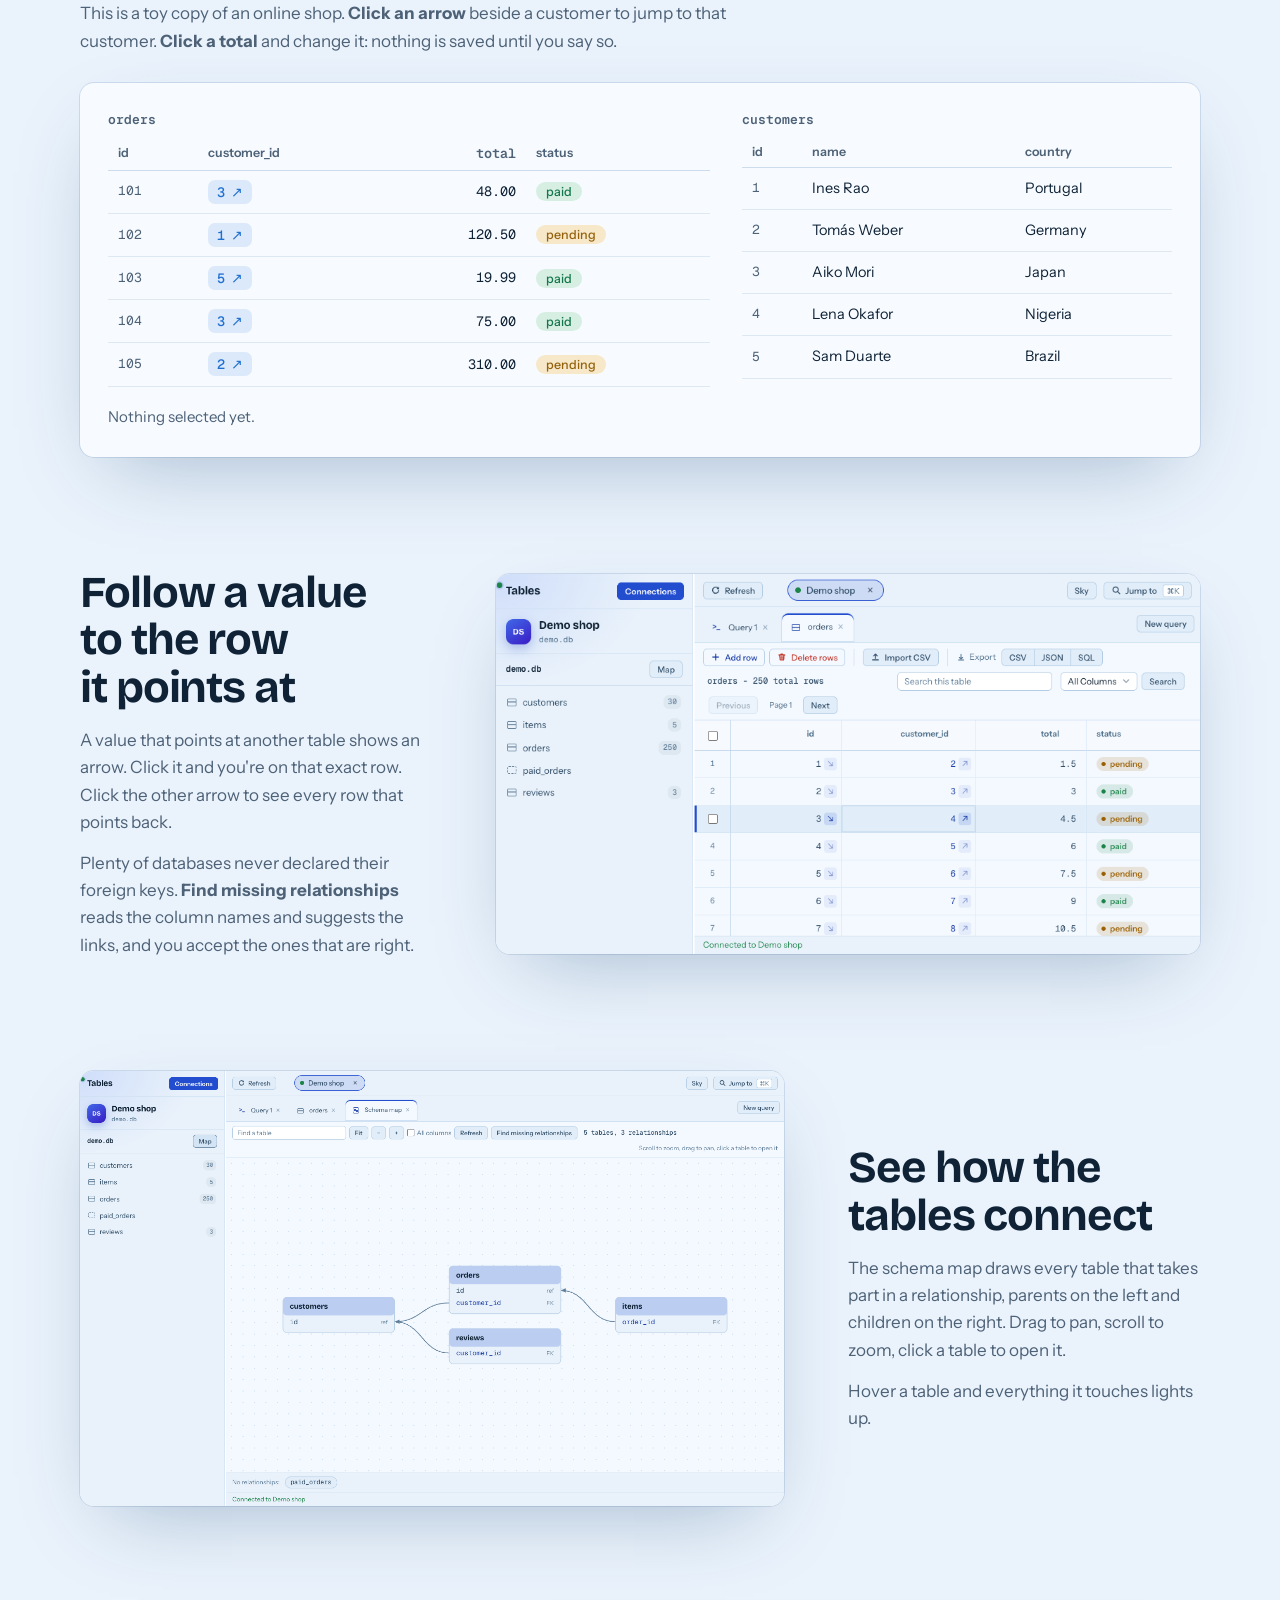
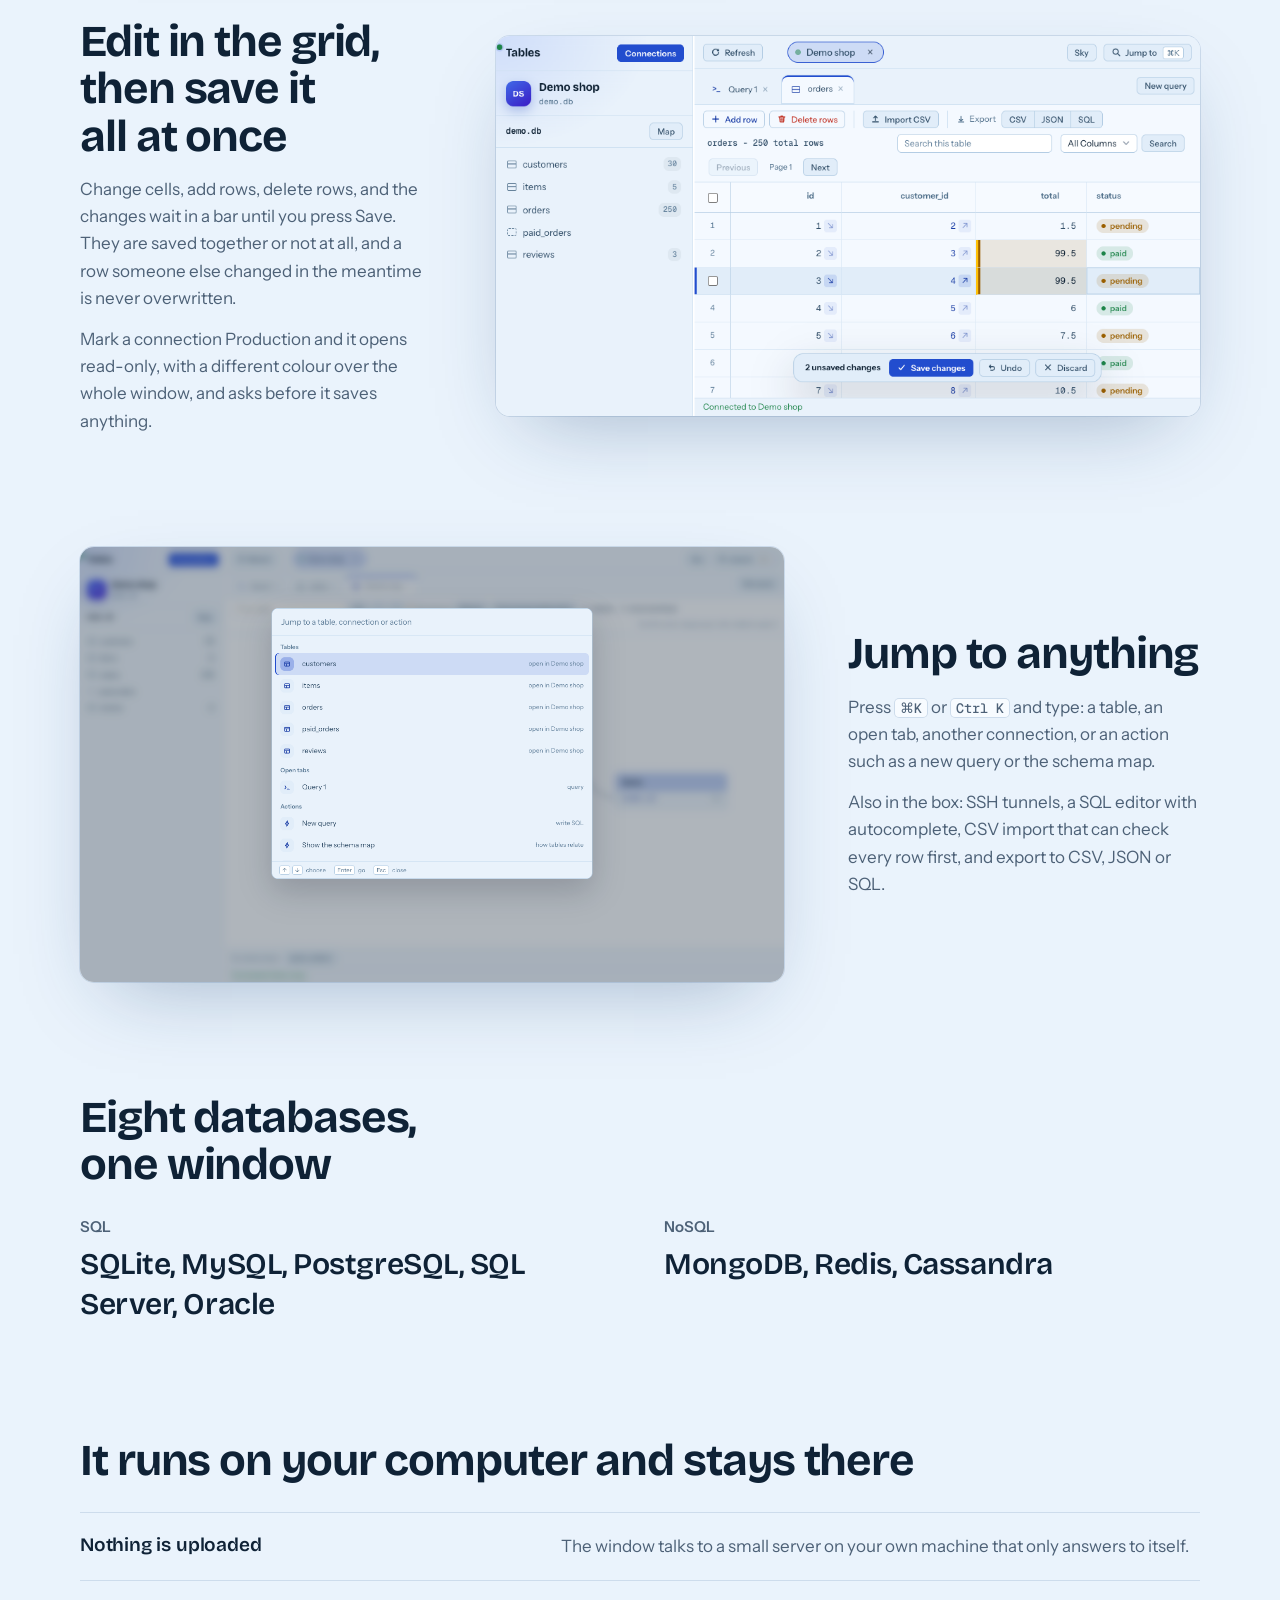
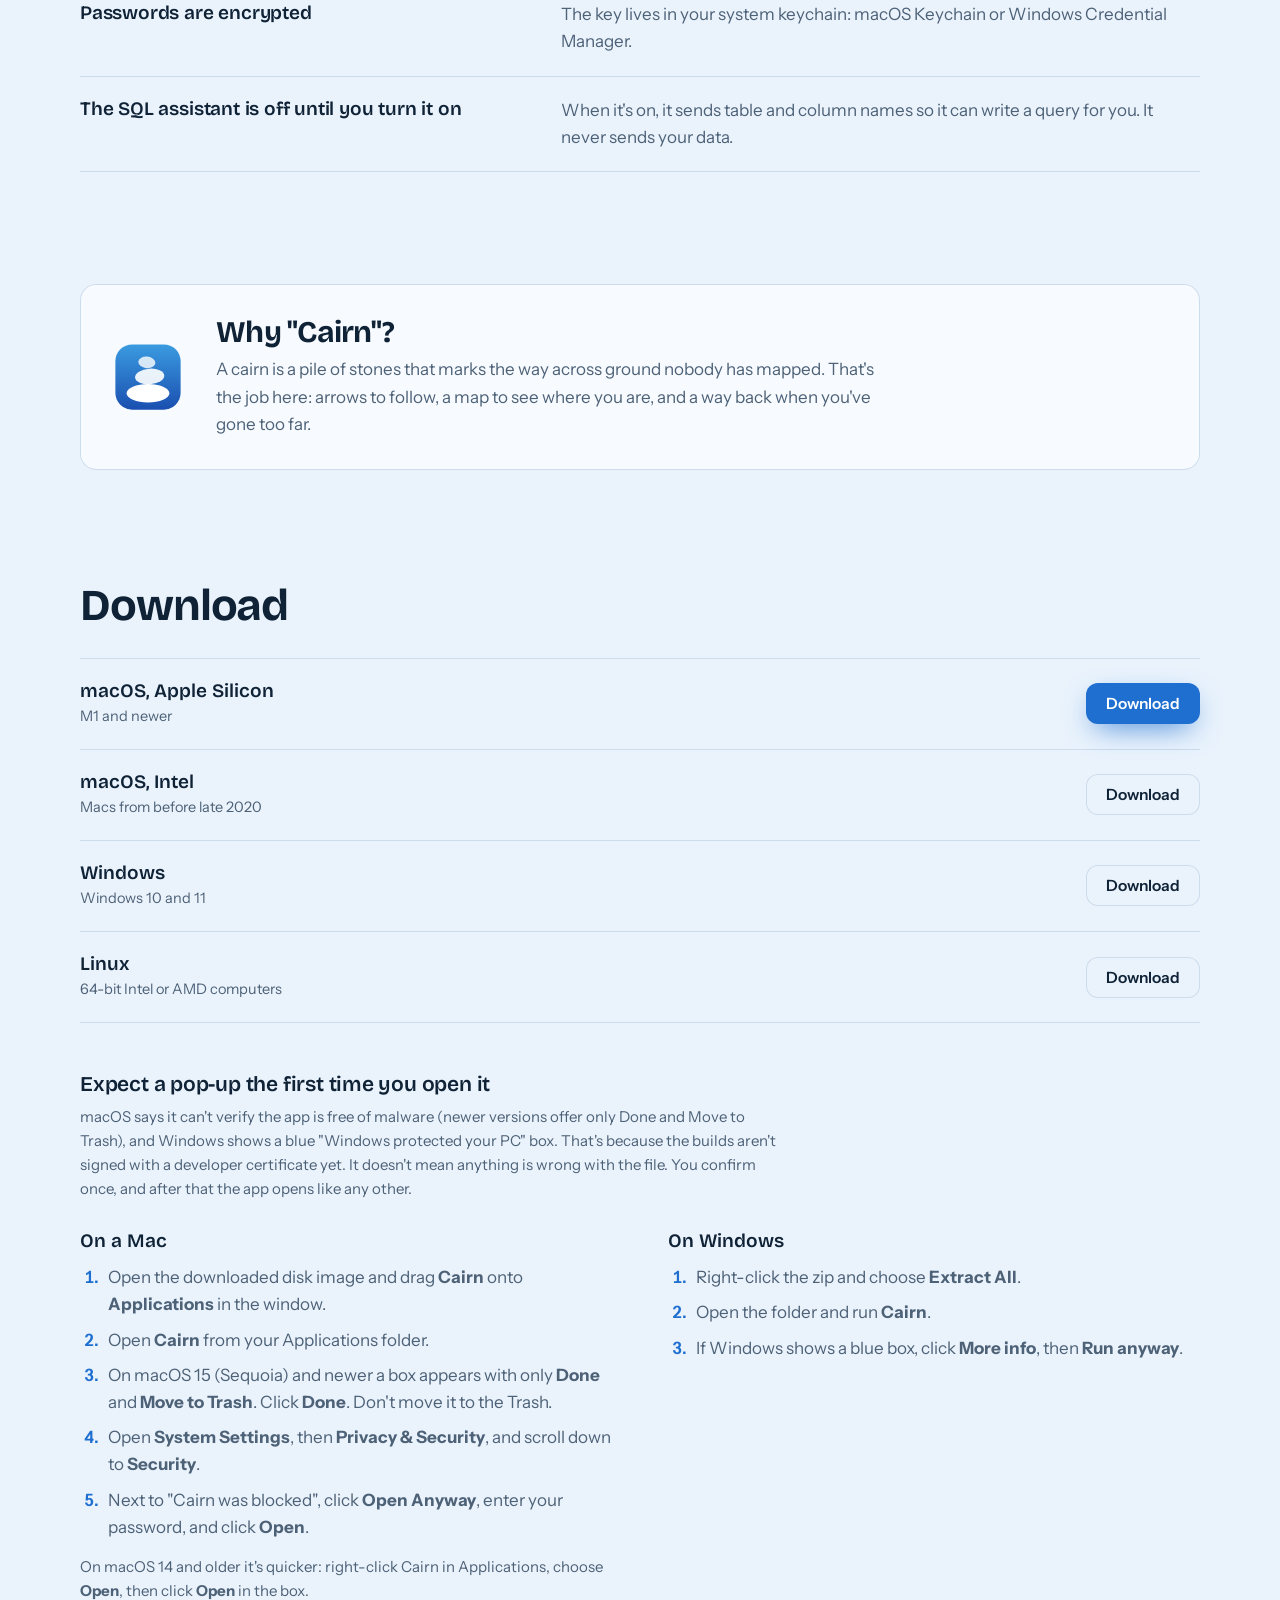
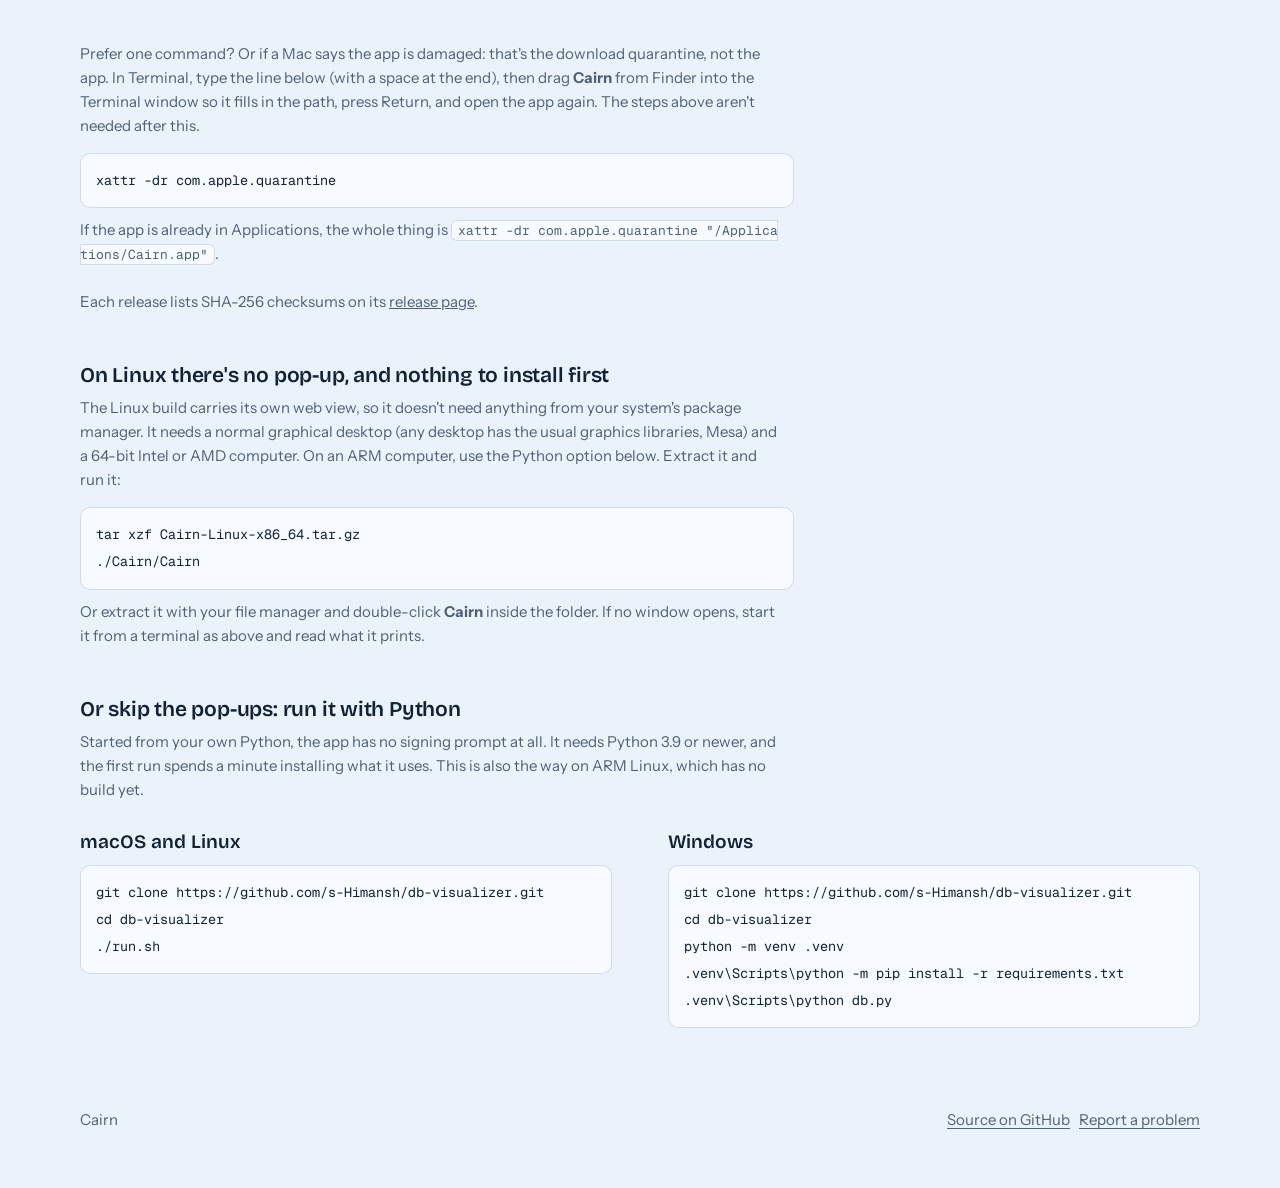
==== commit b4d33447: "Landing page: drop the line about the old name" ====
--- a/site/index.html
+++ b/site/index.html
@@ -158,7 +158,7 @@
       <img src="img/cairn.svg" width="72" height="72" alt="">
       <div>
         <h2 id="name">Why "Cairn"?</h2>
-        <p>A cairn is a pile of stones that marks the way across ground nobody has mapped. That's the job here: arrows to follow, a map to see where you are, and a way back when you've gone too far. (It was called DB Visualizer before. Your saved connections carry over.)</p>
+        <p>A cairn is a pile of stones that marks the way across ground nobody has mapped. That's the job here: arrows to follow, a map to see where you are, and a way back when you've gone too far.</p>
       </div>
     </div>
   </section>
